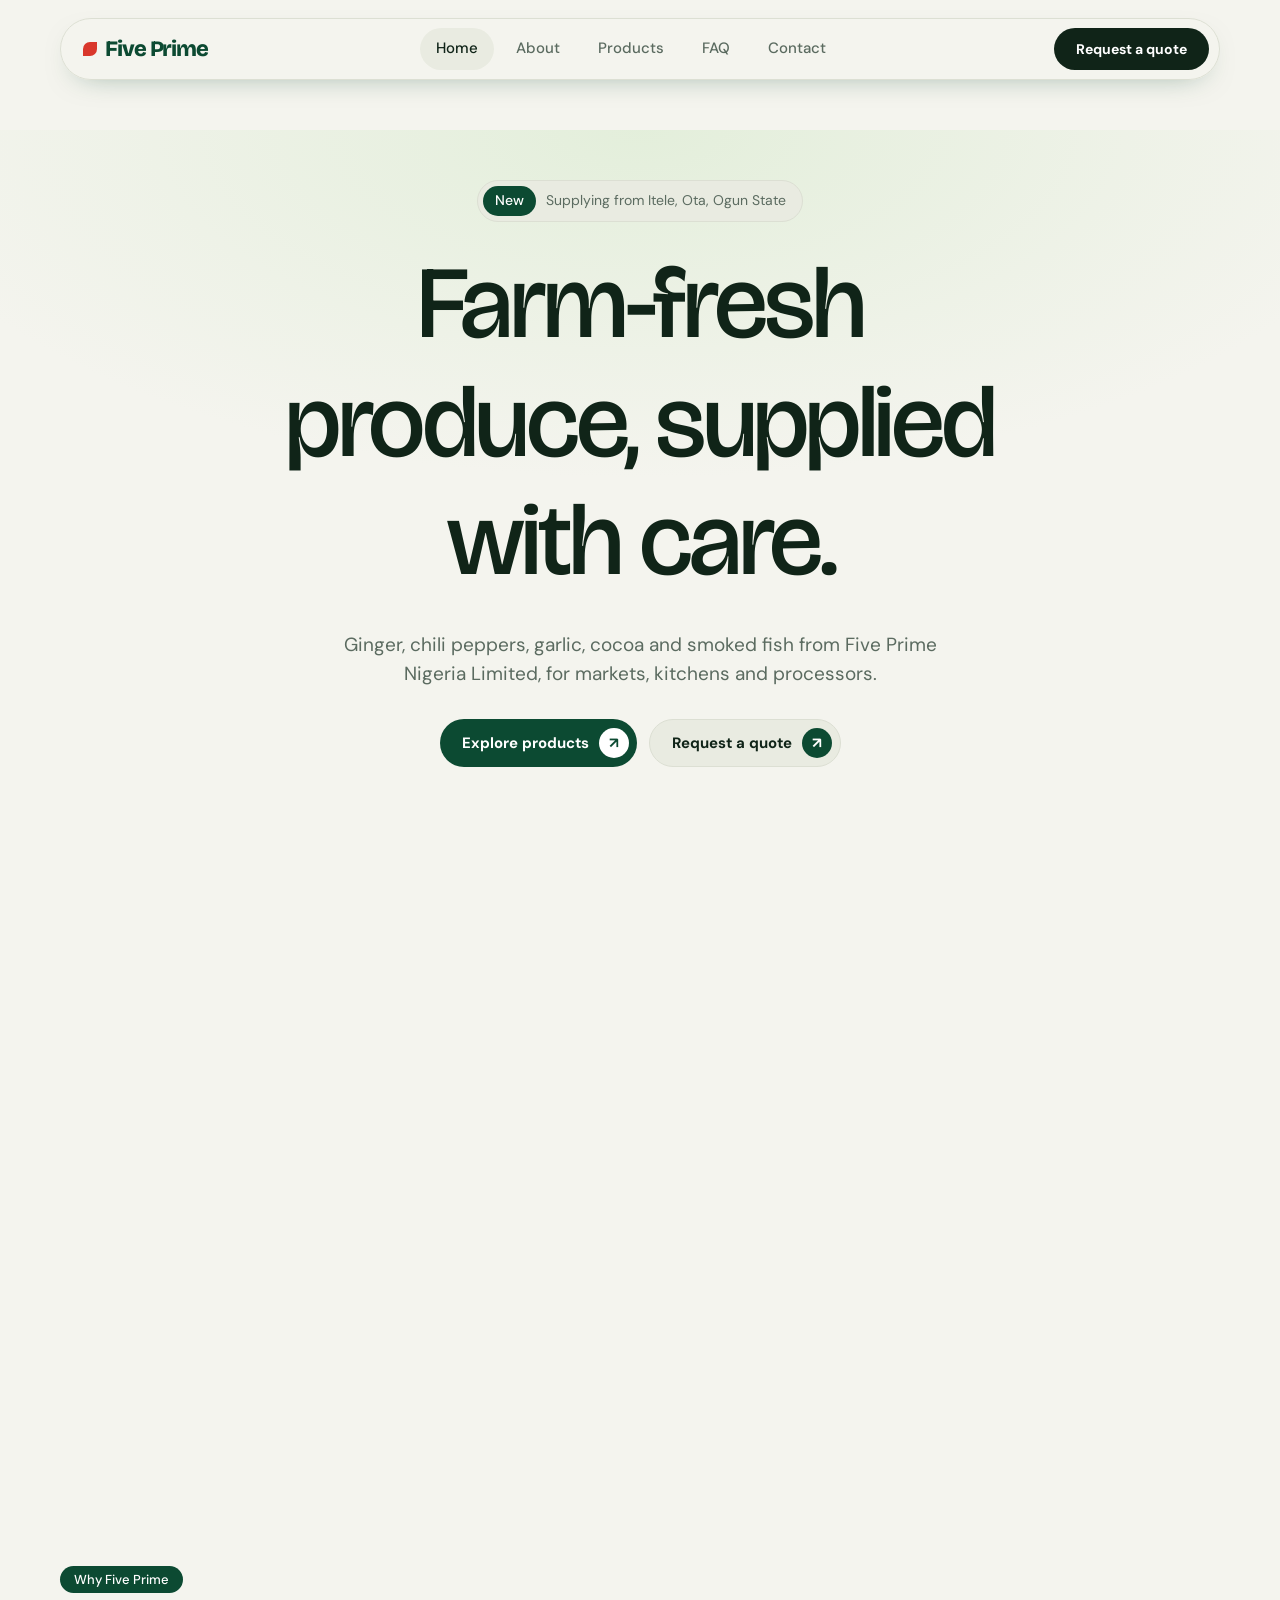
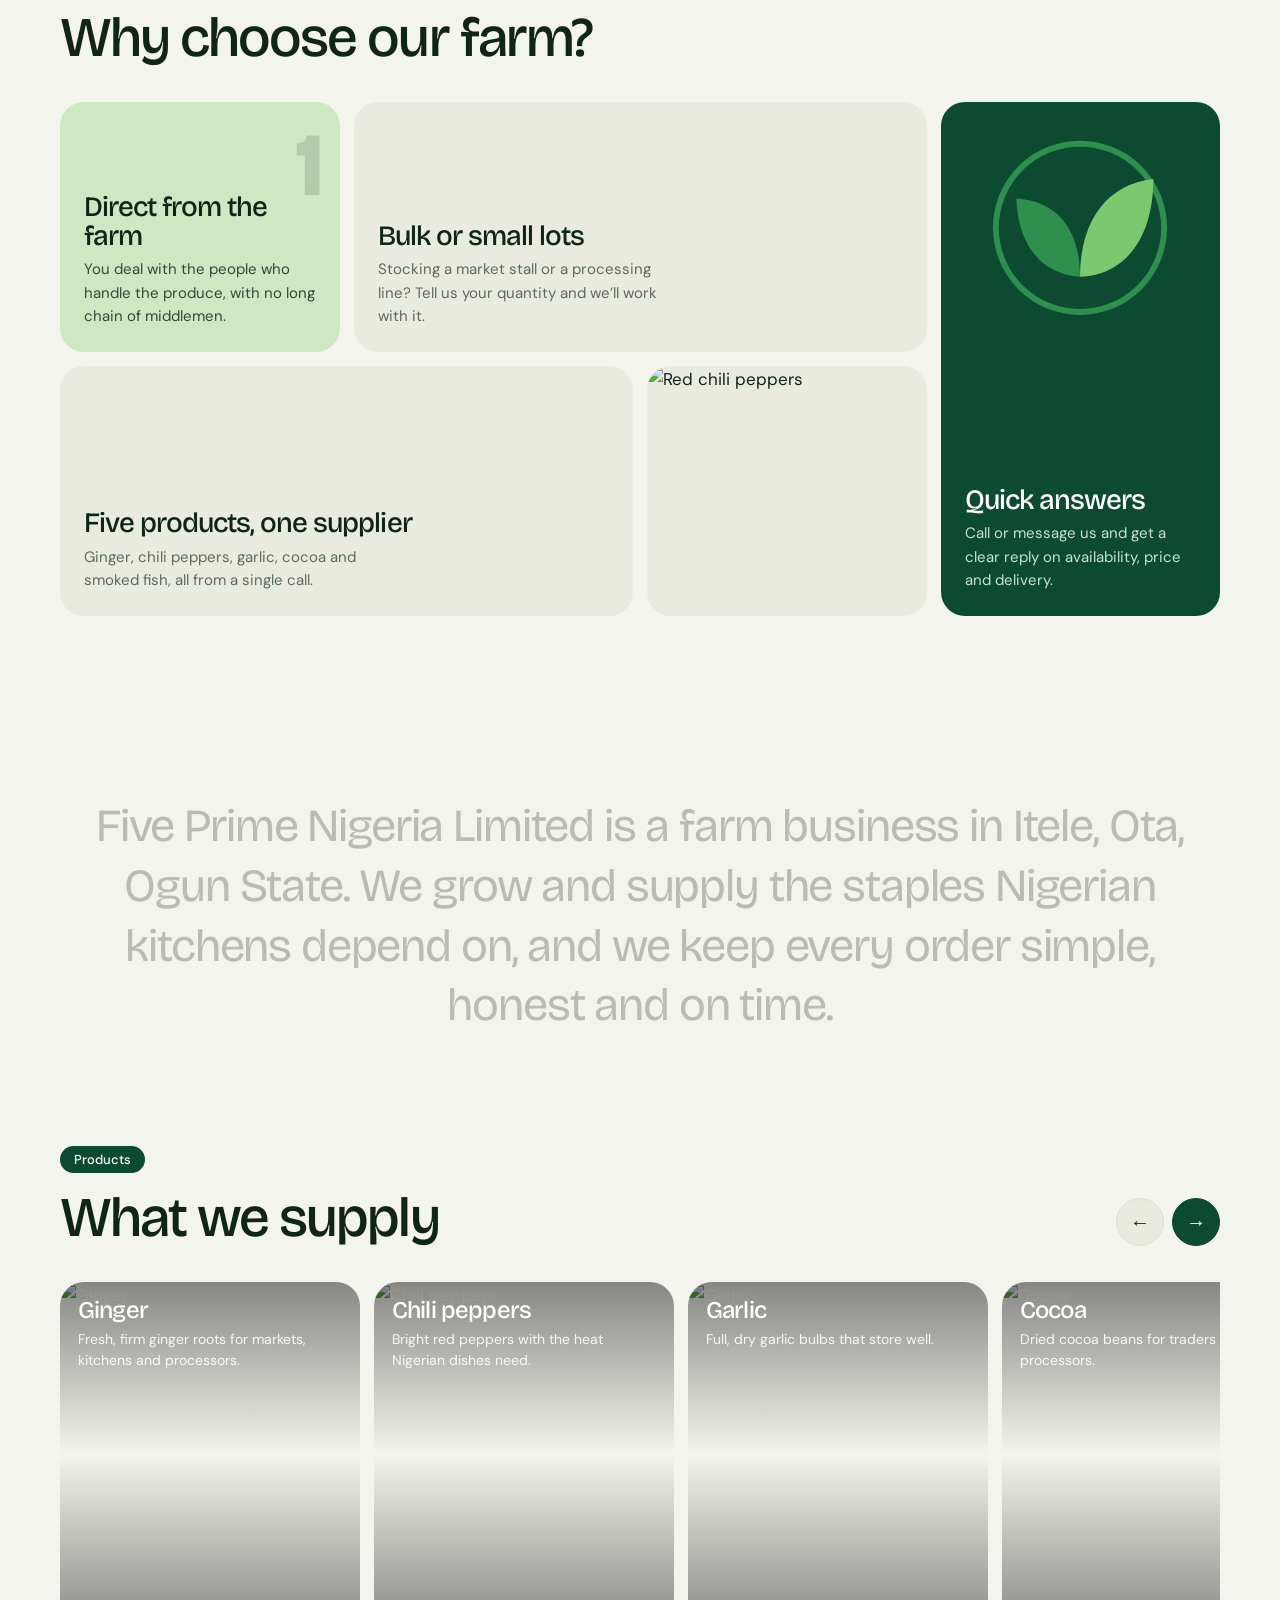
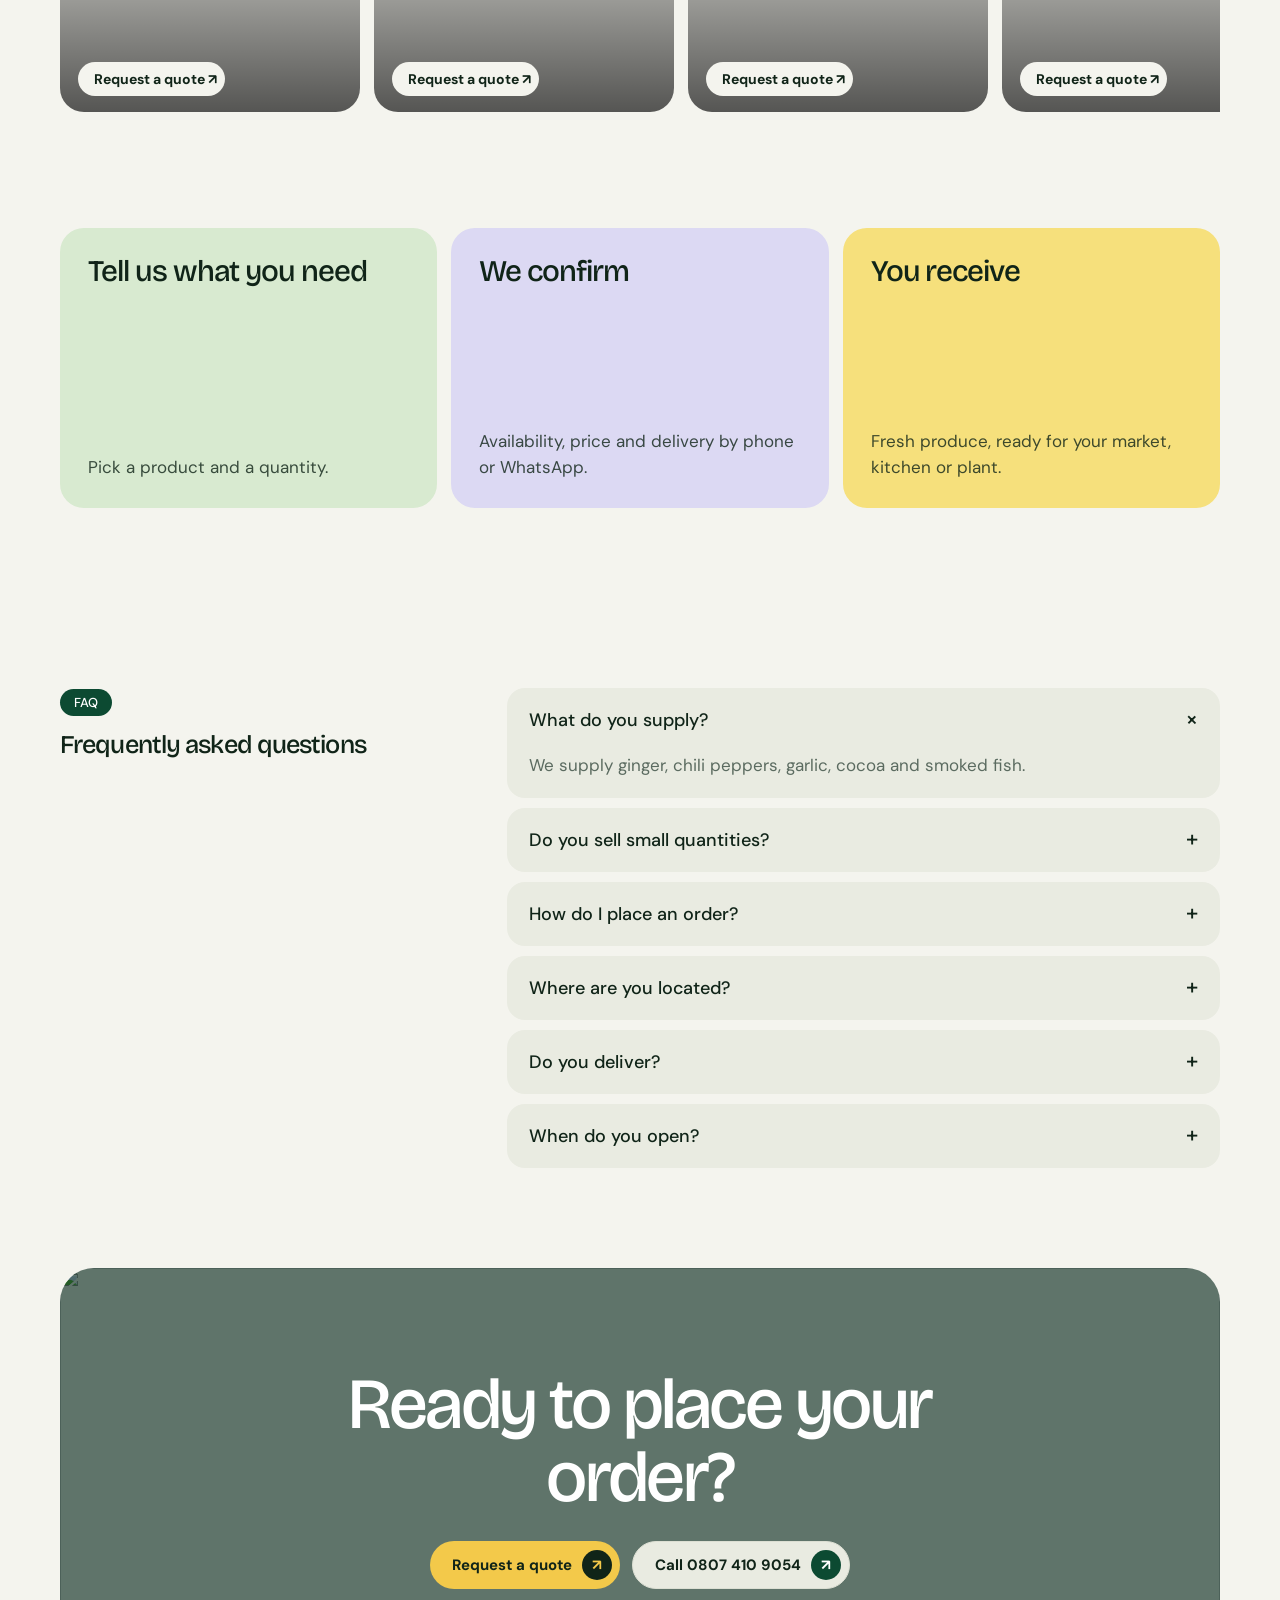
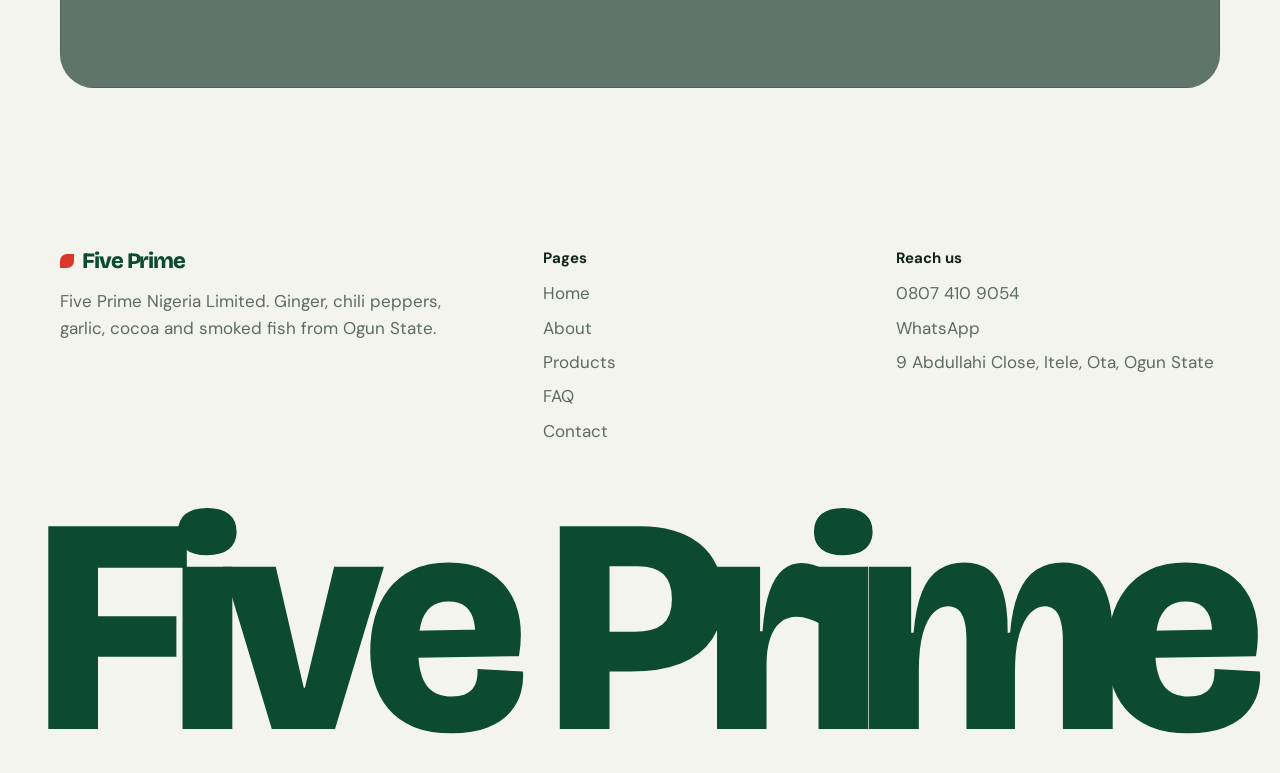
==== index.html @ 63a761da "Add files via upload" ====
<!DOCTYPE html>
<html lang="en"><head>
<meta charset="utf-8">
<meta name="viewport" content="width=device-width, initial-scale=1, viewport-fit=cover">
<link rel="icon" href="data:image/svg+xml,%3Csvg xmlns=%27http://www.w3.org/2000/svg%27 viewBox=%270 0 100 100%27%3E%3Ctext y=%27.9em%27 font-size=%2790%27%3E%F0%9F%AB%9A%3C/text%3E%3C/svg%3E">
<title>Five Prime Nigeria Limited</title>
<link href="https://fonts.googleapis.com/css2?family=Bricolage+Grotesque:opsz,wght@12..96,400;12..96,500;12..96,800&family=DM+Sans:wght@400;500;700&display=swap" rel="stylesheet">
<link rel="stylesheet" href="style.css"></head>
<body>
<div id="intro" aria-hidden="true"><div id="iw"></div></div>
<header><div class="nav">
 <a class="logo" href="#home"><i></i>Five Prime</a>
 <nav class="links" id="links" aria-label="Main"><a href="#home" data-p="home">Home</a><a href="#about" data-p="about">About</a><a href="#products" data-p="products">Products</a><a href="#faq" data-p="faq">FAQ</a><a href="#contact" data-p="contact">Contact</a></nav>
 <a class="cta" href="#contact">Request a quote</a>
 <button class="burger" id="bg" aria-label="Menu" aria-expanded="false">☰</button>
</div></header>

<main>
<!-- HOME -->
<section class="pg" id="p-home">
 <div class="hero"><div class="w">
  <div class="badge"><b>New</b>Supplying from Itele, Ota, Ogun State</div>
  <h1><span class="m" style="--n:0"><span>Farm-fresh</span></span><span class="m" style="--n:1"><span>produce, supplied</span></span><span class="m" style="--n:2"><span>with care.</span></span></h1>
  <p class="sub">Ginger, chili peppers, garlic, cocoa and smoked fish from Five Prime Nigeria Limited, for markets, kitchens and processors.</p>
  <div class="row"><a class="btn" href="#products">Explore products</a><a class="btn l" href="#contact">Request a quote</a></div>
 </div></div>
 <div class="xp" data-xp><img src="images/hero.jpg" alt="Farmer holding a basket of fresh ginger"></div>

 <div class="s"><div class="w">
  <div class="hd"><div><span class="tag rv">Why Five Prime</span><h2 class="rv">Why choose our farm?</h2></div></div>
  <div class="bn">
   <div class="bc m rv" style="--d:0"><span class="big">1</span><h3>Direct from the farm</h3><p>You deal with the people who handle the produce, with no long chain of middlemen.</p></div>
   <div class="bc w2 rv" style="--d:1"><h3>Bulk or small lots</h3><p>Stocking a market stall or a processing line? Tell us your quantity and we’ll work with it.</p></div>
   <div class="bc d rv" style="--d:2"><svg viewBox="0 0 200 200" fill="none"><circle cx="100" cy="100" r="86" stroke="#2f8f4e" stroke-width="6"/><path d="M100 150C100 90 130 55 175 50C175 105 150 148 100 150Z" fill="#7bc96f"/><path d="M100 150C100 100 75 72 35 70C36 118 62 148 100 150Z" fill="#2f8f4e"/></svg><h3>Quick answers</h3><p>Call or message us and get a clear reply on availability, price and delivery.</p></div>
   <div class="bc w2 rv" style="--d:3"><h3>Five products, one supplier</h3><p>Ginger, chili peppers, garlic, cocoa and smoked fish, all from a single call.</p></div>
   <div class="bc ph rv" style="--d:4"><img src="images/chili.jpg" alt="Red chili peppers"></div>
  </div>
 </div></div>

 <div class="s"><div class="w"><p class="st" id="st">Five Prime Nigeria Limited is a farm business in Itele, Ota, Ogun State. We grow and supply the staples Nigerian kitchens depend on, and we keep every order simple, honest and on time.</p></div></div>

 <div class="s" style="padding-top:20px"><div class="w">
  <div class="hd"><div><span class="tag rv">Products</span><h2 class="rv">What we supply</h2></div><div class="ar"><button aria-label="Previous" data-c="-1">←</button><button aria-label="Next" data-c="1">→</button></div></div>
  <div class="car" id="car"></div>
 </div></div>

 <div class="s" style="padding-top:20px"><div class="w">
  <div class="pas">
   <div class="pa rv" style="--d:0"><h3>Tell us what you need</h3><p>Pick a product and a quantity.</p></div>
   <div class="pa rv" style="--d:1"><h3>We confirm</h3><p>Availability, price and delivery by phone or WhatsApp.</p></div>
   <div class="pa rv" style="--d:2"><h3>You receive</h3><p>Fresh produce, ready for your market, kitchen or plant.</p></div>
  </div>
 </div></div>

 <div class="s"><div class="w"><div class="fq"><div><span class="tag">FAQ</span><h2>Frequently asked questions</h2></div><div class="fl"></div></div></div></div>
 <div class="w" style="padding-bottom:90px"><div class="cb rv"><img src="images/ginger.jpg" alt=""><div><h2>Ready to place your order?</h2><div class="row"><a class="btn y" href="#contact">Request a quote</a><a class="btn l" href="tel:+2348074109054">Call 0807 410 9054</a></div></div></div></div>
</section>

<!-- ABOUT -->
<section class="pg" id="p-about"><div class="w">
 <span class="tag">About us</span><h1 class="ph1">A farm business built on trust.</h1>
 <p class="lead">Five Prime Nigeria Limited is based at Onifade Bus-stop, Itele, Ota in Ogun State. We supply ginger, chili peppers, garlic, cocoa and smoked fish.</p>
 <div class="s two"><img class="rv" src="images/market.jpg" alt="Trader with smoked fish at a market"><div class="rv"><h2 style="font-size:clamp(30px,4vw,48px)">Fresh produce, honest dealing.</h2><p class="lead" style="font-size:18px">We keep things simple. You tell us what you need, we confirm what we have and the price, and we get it to you. Whether you buy for a family, a stall or a factory, you get the same attention.</p><div class="row" style="justify-content:flex-start;margin-top:26px"><a class="btn" href="#contact">Request a quote</a></div></div></div>
 <div class="bn" style="padding-bottom:90px">
  <div class="bc m rv"><h3>Direct from the farm</h3><p>No long chain of middlemen.</p></div>
  <div class="bc w2 rv" style="--d:1"><h3>Bulk or small lots</h3><p>From a few bags to large orders.</p></div>
  <div class="bc d rv" style="--d:2;grid-row:auto;grid-column:auto"><h3>Quick answers</h3><p>Clear replies by phone or WhatsApp.</p></div>
 </div>
</div></section>

<!-- PRODUCTS -->
<section class="pg" id="p-products"><div class="w">
 <span class="tag">Products</span><h1 class="ph1">Everything we supply.</h1>
 <p class="lead">Choose a product to request a quote. We confirm availability and price with you directly.</p>
 <div class="pg2" id="pgrid" style="margin:44px 0 90px"></div>
</div></section>

<!-- FAQ -->
<section class="pg" id="p-faq"><div class="w">
 <span class="tag">FAQ</span><h1 class="ph1">Questions, answered.</h1>
 <div class="s"><div class="fl"></div></div>
 <div class="row" style="padding-bottom:90px"><a class="btn" href="#contact">Still have a question? Contact us</a></div>
</div></section>

<!-- CONTACT -->
<section class="pg" id="p-contact"><div class="w">
 <span class="tag">Contact</span><h1 class="ph1" style="font-size:clamp(38px,6vw,76px)">Request a quote.</h1>
 <p class="lead" style="margin-bottom:36px">Fill in the form and send it by email or WhatsApp.</p>
 <div class="ct">
  <div class="fm" id="form">
   <div class="fr"><div><label for="fn">Your name</label><input id="fn" autocomplete="name"></div><div><label for="fp">Phone number</label><input id="fp" type="tel" autocomplete="tel"></div></div>
   <div class="fr"><div><label for="fe">Email</label><input id="fe" type="email" autocomplete="email"></div><div><label for="fq">Product</label><select id="fq"></select></div></div>
   <div class="fr"><div><label for="fa">Quantity</label><input id="fa" placeholder="e.g. 500 kg"></div><div><label for="fl">Delivery location</label><input id="fl"></div></div>
   <label for="fm">Message</label><textarea id="fm" rows="4" placeholder="Tell us what you need"></textarea>
   <div class="row"><a class="btn" id="sm" href="#contact" target="_blank" rel="noopener">Send by email</a><a class="btn y" id="sw" href="#contact" target="_blank" rel="noopener">Send on WhatsApp</a></div>
   <p class="note" id="note" role="status"></p>
  </div>
  <div class="info">
   <div class="ic"><h3>Visit us</h3><p>Onifade Bus-stop, 9 Abdullahi Close, Itele, Ota 102213, Ogun State</p></div>
   <div class="ic m"><h3>Call</h3><a href="tel:+2348074109054">0807 410 9054</a><p>Opens at 6 am</p></div>
   <div class="ic"><h3>WhatsApp</h3><a href="https://wa.me/2348074109054" target="_blank" rel="noopener">Chat with us</a></div>
  </div>
 </div>
 <div class="map"><iframe title="Five Prime Nigeria Limited on Google Maps" loading="lazy" referrerpolicy="no-referrer-when-downgrade" src="https://www.google.com/maps?q=9+Abdullahi+Close,+Itele,+Ota,+Ogun+State,+Nigeria&amp;output=embed"></iframe><p><span>9 Abdullahi Close, Itele, Ota, Ogun State</span><a href="https://www.google.com/maps/search/?api=1&amp;query=9+Abdullahi+Close+Itele+Ota+Ogun+State+Nigeria" target="_blank" rel="noopener"><b>Open in Google Maps</b></a></p></div>
 <div style="height:90px"></div>
</div></section>
</main>

<footer><div class="w"><div class="fc">
 <div><a class="logo" href="#home" style="margin-bottom:14px"><i></i>Five Prime</a><p style="max-width:34ch">Five Prime Nigeria Limited. Ginger, chili peppers, garlic, cocoa and smoked fish from Ogun State.</p></div>
 <div><h3>Pages</h3><a href="#home">Home</a><a href="#about">About</a><a href="#products">Products</a><a href="#faq">FAQ</a><a href="#contact">Contact</a></div>
 <div><h3>Reach us</h3><a href="tel:+2348074109054">0807 410 9054</a><a href="https://wa.me/2348074109054" target="_blank" rel="noopener">WhatsApp</a><p>9 Abdullahi Close, Itele, Ota, Ogun State</p></div>
</div></div><div class="wm" id="wm" aria-label="Five Prime"></div></footer>

<script src="script.js"></script>
</body></html>
---- style.css ----
:root{--bg:#f4f4ee;--ink:#102418;--mute:#5b6b60;--card:#e9ebe1;--g:#0c4a32;--mint:#cfe8c4;--gold:#f3c94a;--red:#d9372b;--line:#dcdfd3;--f1:"Bricolage Grotesque","Arial Narrow",Arial,sans-serif;--f2:"DM Sans",system-ui,Arial,sans-serif;box-sizing:border-box;padding-top:env(safe-area-inset-top,0px);padding-bottom:env(safe-area-inset-bottom,0px)}
@media(prefers-color-scheme:dark){:root:not([data-theme="light"]){--bg:#0b150f;--ink:#f0efe6;--mute:#a4b3a8;--card:#15241b;--line:#233629;--g:#1a6b49}}
:root[data-theme="dark"]{--bg:#0b150f;--ink:#f0efe6;--mute:#a4b3a8;--card:#15241b;--line:#233629;--g:#1a6b49}
html{scroll-padding-top:calc(env(safe-area-inset-top,0px) + 90px)}
*{box-sizing:border-box}
body{margin:0;background:var(--bg);color:var(--ink);font:17px/1.55 var(--f2);overflow-x:hidden}
h1,h2,h3{font-family:var(--f1);margin:0;letter-spacing:-.035em;line-height:1.02;font-weight:500}
a{color:inherit}p{margin:0}
:focus-visible{outline:3px solid var(--red);outline-offset:3px}
.w{max-width:1200px;margin:0 auto;padding:0 20px}
.btn{display:inline-flex;align-items:center;gap:10px;font:700 15px var(--f2);padding:8px 8px 8px 22px;border-radius:999px;background:var(--g);color:#fff;text-decoration:none;border:0;cursor:pointer;transition:transform .25s,box-shadow .25s}
.btn:after{content:"↗";display:grid;place-items:center;width:30px;height:30px;border-radius:50%;background:#fff;color:var(--g);transition:transform .3s}
.btn:hover{transform:translateY(-2px)}.btn:hover:after{transform:rotate(45deg)}
.btn.l{background:var(--card);color:var(--ink);border:1px solid var(--line)}.btn.l:after{background:var(--g);color:#fff}
.btn.y{background:var(--gold);color:#102418}.btn.y:after{background:#102418;color:var(--gold)}
/* intro */
#intro{position:fixed;inset:0;z-index:99;background:#f4f4f1;display:grid;place-items:center;transition:transform 1s cubic-bezier(.77,0,.18,1)}
#intro.go{transform:translateY(-100%)}
#iw{display:flex;overflow:hidden;font:800 clamp(52px,15vw,170px)/1.05 var(--f1);letter-spacing:-.05em;color:#9aa19b;padding:0 .06em}
#iw span,.wm span{display:inline-block}
#iw span{transform:translateY(105%);animation:up .8s cubic-bezier(.2,.8,.2,1) forwards,ink .6s forwards;animation-delay:calc(var(--i)*55ms),calc(1s + var(--i)*30ms)}
@keyframes up{to{transform:none}}@keyframes ink{to{color:#0c4a32}}
/* nav */
header{position:fixed;z-index:50;top:calc(env(safe-area-inset-top,0px) + 18px);left:0;right:0;pointer-events:none}
.nav{pointer-events:auto;max-width:1160px;margin:0 auto;width:calc(100% - 28px);display:flex;align-items:center;justify-content:space-between;gap:12px;padding:9px 10px 9px 22px;border-radius:999px;background:color-mix(in srgb,var(--bg) 82%,transparent);backdrop-filter:blur(14px);-webkit-backdrop-filter:blur(14px);border:1px solid var(--line);box-shadow:0 10px 30px -18px rgba(12,74,50,.5)}
.logo{font:800 22px var(--f1);letter-spacing:-.05em;text-decoration:none;color:var(--g);display:flex;align-items:center;gap:8px}
.logo i{width:14px;height:14px;border-radius:50% 0 50% 0;background:var(--red)}
.links{display:flex;gap:6px}
.links a{padding:9px 16px;border-radius:999px;text-decoration:none;font-weight:500;font-size:15px;color:var(--mute);transition:.2s}
.links a:hover{color:var(--ink)}.links a.on{background:var(--card);color:var(--ink)}
.cta{display:inline-flex;font:700 14px var(--f2);padding:12px 22px;border-radius:999px;background:#102418;color:#fff;text-decoration:none}
.burger{display:none;width:44px;height:44px;border-radius:50%;border:1px solid var(--line);background:var(--card);color:var(--ink);font-size:20px;cursor:pointer}
@media(max-width:860px){.links{position:absolute;top:calc(100% + 10px);left:0;right:0;flex-direction:column;background:var(--bg);border:1px solid var(--line);border-radius:26px;padding:10px;display:none;pointer-events:auto}.links.open{display:flex}.links a{font-size:18px}.burger{display:block}.cta{display:none}.nav{padding:8px 8px 8px 20px}}
/* pages */
.pg{display:none;padding-top:130px}.pg.on{display:block}
.rv{opacity:0;transform:translateY(46px);transition:opacity .9s,transform 1s cubic-bezier(.2,.8,.2,1);transition-delay:calc(var(--d,0)*110ms)}
.rv.in{opacity:1;transform:none}
.tag{display:inline-block;font:500 13px var(--f2);padding:5px 14px;border-radius:999px;background:var(--g);color:#fff;margin-bottom:16px}
sec,section{display:block}
.s{padding:90px 0}
.hd{display:flex;justify-content:space-between;align-items:end;gap:20px;margin-bottom:36px}
.hd h2{font-size:clamp(32px,4.6vw,56px);max-width:18ch}
/* hero */
.hero{text-align:center;padding:50px 0 60px;background:radial-gradient(60% 50% at 50% 0,rgba(207,232,196,.45),transparent)}
.badge{display:inline-flex;align-items:center;gap:10px;padding:5px 16px 5px 5px;border-radius:999px;border:1px solid var(--line);font-size:14px;color:var(--mute);margin-bottom:26px;background:var(--card)}
.badge b{background:var(--g);color:#fff;padding:4px 12px;border-radius:999px;font-weight:500}
.hero h1{font-size:clamp(42px,8vw,108px);max-width:13ch;margin:0 auto;font-weight:500}
.hero h1 .m{display:block;overflow:hidden;padding:.04em 0 .1em}
.hero h1 .m span{display:block;transform:translateY(112%);transition:transform 1.1s cubic-bezier(.2,.8,.2,1);transition-delay:calc(var(--n)*130ms + 150ms)}
.go2 .hero h1 .m span{transform:none}
.hero p.sub{max-width:46ch;margin:26px auto 30px;color:var(--mute);font-size:19px}
.row{display:flex;gap:12px;justify-content:center;flex-wrap:wrap}
/* expanding image */
.xp{height:clamp(300px,72vh,680px);overflow:hidden;clip-path:inset(0 12vw round 44px);will-change:clip-path}
.xp img{width:100%;height:100%;object-fit:cover;object-position:50% 30%;display:block;transform:scale(1.2);will-change:transform}
/* bento */
.bn{display:grid;grid-template-columns:repeat(4,1fr);gap:14px}
.bc{border-radius:24px;padding:24px;min-height:250px;display:flex;flex-direction:column;justify-content:flex-end;gap:8px;background:var(--card);overflow:hidden;position:relative;transition:transform .4s cubic-bezier(.2,.8,.2,1)}
.bc:hover{transform:translateY(-6px)}
.bc h3{font-size:28px}.bc p{font-size:15px;color:var(--mute);max-width:30ch}
.bc.m{background:var(--mint);color:#102418}.bc.m p{color:#2f4a38}
.bc.d{background:var(--g);color:#fff;grid-column:4;grid-row:1/3}.bc.d p{color:#c9e2d2}
.bc.w2{grid-column:span 2}.bc.ph{padding:0}.bc.ph img{position:absolute;inset:0;width:100%;height:100%;object-fit:cover}
.bc svg{position:absolute;top:28px;left:50%;width:70%;max-width:260px;transform:translateX(-50%)}
.bc .big{position:absolute;top:18px;right:22px;font:800 90px/1 var(--f1);opacity:.14;letter-spacing:-.06em}
@media(max-width:860px){.bn{grid-template-columns:1fr 1fr}.bc.d{grid-column:span 2;grid-row:auto;min-height:340px}.bc.w2{grid-column:span 2}.bc{min-height:210px}}
/* statement */
.st{font:400 clamp(26px,3.6vw,46px)/1.3 var(--f1);letter-spacing:-.025em;text-align:center;max-width:26em;margin:0 auto}
.st span{color:#b8bdb4;transition:color .3s}.st span.on{color:var(--ink)}
/* carousel */
.car{display:flex;gap:14px;overflow-x:auto;scroll-snap-type:x mandatory;scrollbar-width:none;padding-bottom:6px}
.car::-webkit-scrollbar{display:none}
.pc{flex:0 0 min(300px,78vw);height:430px;border-radius:24px;position:relative;overflow:hidden;scroll-snap-align:start;color:#fff;text-decoration:none;display:block}
.pc img{position:absolute;inset:0;width:100%;height:100%;object-fit:cover;transition:transform 1.2s cubic-bezier(.2,.8,.2,1)}
.pc:hover img{transform:scale(1.08)}
.pc:before{content:"";position:absolute;inset:0;background:linear-gradient(rgba(0,0,0,.45),transparent 40%,rgba(0,0,0,.65));z-index:1}
.pc div{position:absolute;z-index:2;left:18px;right:18px;top:16px}.pc h3{font-size:24px}.pc p{font-size:14px;opacity:.9;margin-top:6px}
.pc em{position:absolute;z-index:2;left:18px;bottom:16px;font:700 14px var(--f2);font-style:normal;background:var(--bg);color:var(--ink);padding:8px 8px 8px 16px;border-radius:999px}
.ar{display:flex;gap:8px}.ar button{width:48px;height:48px;border-radius:50%;border:1px solid var(--line);background:var(--card);color:var(--ink);font-size:20px;cursor:pointer}.ar button:last-child{background:var(--g);color:#fff;border-color:var(--g)}
/* pastel cards */
.pas{display:grid;grid-template-columns:repeat(3,1fr);gap:14px}
.pa{border-radius:24px;padding:28px;min-height:280px;display:flex;flex-direction:column;justify-content:space-between;color:#102418}
.pa:nth-child(1){background:#d8ead0}.pa:nth-child(2){background:#dcd9f3}.pa:nth-child(3){background:#f6e07c}
.pa h3{font-size:30px}.pa p{opacity:.8}
@media(max-width:860px){.pas{grid-template-columns:1fr}}
/* faq */
.fq{display:grid;grid-template-columns:.8fr 1.4fr;gap:40px}
.fi{background:var(--card);border-radius:18px;margin-bottom:10px;overflow:hidden}
.fi button{width:100%;text-align:left;background:none;border:0;color:inherit;font:500 18px var(--f2);padding:20px 22px;display:flex;justify-content:space-between;gap:16px;cursor:pointer}
.fi button:after{content:"+";font-size:22px;line-height:1;transition:transform .3s}
.fi.o button:after{transform:rotate(45deg)}
.fi div{max-height:0;overflow:hidden;transition:max-height .45s cubic-bezier(.2,.8,.2,1)}
.fi div p{padding:0 22px 20px;color:var(--mute)}
@media(max-width:860px){.fq{grid-template-columns:1fr}}
/* cta */
.cb{position:relative;border-radius:34px;overflow:hidden;min-height:420px;display:grid;place-items:center;text-align:center;color:#fff;padding:40px 20px}
.cb img{position:absolute;inset:0;width:100%;height:100%;object-fit:cover}.cb:before{content:"";position:absolute;inset:0;background:rgba(6,40,27,.62);z-index:1}
.cb>div{position:relative;z-index:2}.cb h2{font-size:clamp(34px,6vw,72px);max-width:14ch;margin:0 auto 26px}
/* about/products */
.two{display:grid;grid-template-columns:1fr 1fr;gap:40px;align-items:center}
.two img{width:100%;border-radius:28px;display:block}
.ph1{font-size:clamp(40px,6.4vw,84px);max-width:14ch}
.pg .lead{font-size:20px;color:var(--mute);max-width:52ch;margin-top:20px}
.pg2{display:grid;grid-template-columns:1fr 1fr;gap:14px}
.pb{border-radius:28px;overflow:hidden;background:var(--card);display:flex;flex-direction:column}
.pb img{width:100%;height:280px;object-fit:cover;display:block;transition:transform 1.2s cubic-bezier(.2,.8,.2,1)}.pb:hover img{transform:scale(1.05)}
.pb .im{overflow:hidden}.pb .tx{padding:24px;display:flex;flex-direction:column;gap:12px;align-items:flex-start}.pb h3{font-size:32px}.pb p{color:var(--mute)}
@media(max-width:860px){.two,.pg2{grid-template-columns:1fr}}
/* contact */
.ct{display:grid;grid-template-columns:1.1fr .9fr;gap:24px;align-items:start}
.fm{background:var(--card);border-radius:28px;padding:28px}
.fm label{display:block;font:500 14px var(--f2);margin:0 0 6px;color:var(--mute)}
.fm input,.fm select,.fm textarea{width:100%;font:16px var(--f2);padding:14px 16px;border-radius:14px;border:1px solid var(--line);background:var(--bg);color:var(--ink);margin-bottom:16px}
.fr{display:grid;grid-template-columns:1fr 1fr;gap:14px}
.fm .row{justify-content:flex-start;margin-top:6px}
.note{margin-top:14px;font-size:14px;color:var(--red);min-height:20px}
.info{display:grid;gap:12px}.ic{background:var(--g);color:#fff;border-radius:24px;padding:24px}.ic h3{font-size:22px;margin-bottom:6px}.ic p,.ic a{color:#d4e9dc;display:block}
.ic.m{background:var(--mint);color:#102418}.ic.m p,.ic.m a{color:#2f4a38}
.map{margin-top:24px;border-radius:28px;overflow:hidden;border:1px solid var(--line);background:var(--card)}
.map iframe{width:100%;height:420px;border:0;display:block}
.map p{padding:14px 20px;display:flex;justify-content:space-between;flex-wrap:wrap;gap:10px;font-size:15px}
@media(max-width:860px){.ct{grid-template-columns:1fr}.fr{grid-template-columns:1fr}}
/* footer */
footer{padding:70px 0 0;overflow:hidden}
.fc{display:grid;grid-template-columns:1.4fr 1fr 1fr;gap:30px;padding-bottom:50px}
footer h3{font:700 15px var(--f2);margin-bottom:12px;letter-spacing:0}footer a,footer p{display:block;margin-bottom:8px;text-decoration:none;color:var(--mute)}footer a:hover{color:var(--ink)}
.wm{font:800 clamp(70px,24vw,330px)/.82 var(--f1);letter-spacing:-.07em;color:var(--g);display:flex;justify-content:center;white-space:nowrap;overflow:hidden;padding:0 0 1.5vw;user-select:none}
.wm span{transform:translateY(105%);transition:transform 1.1s cubic-bezier(.2,.8,.2,1);transition-delay:calc(var(--i)*60ms)}
.wm.in span{transform:none}
@media(max-width:760px){.fc{grid-template-columns:1fr}}
@media(prefers-reduced-motion:reduce){*{animation:none!important;transition:none!important}#intro{display:none}.rv{opacity:1;transform:none}.hero h1 .m span,.wm span{transform:none}.xp{clip-path:none}.xp img{transform:none}}
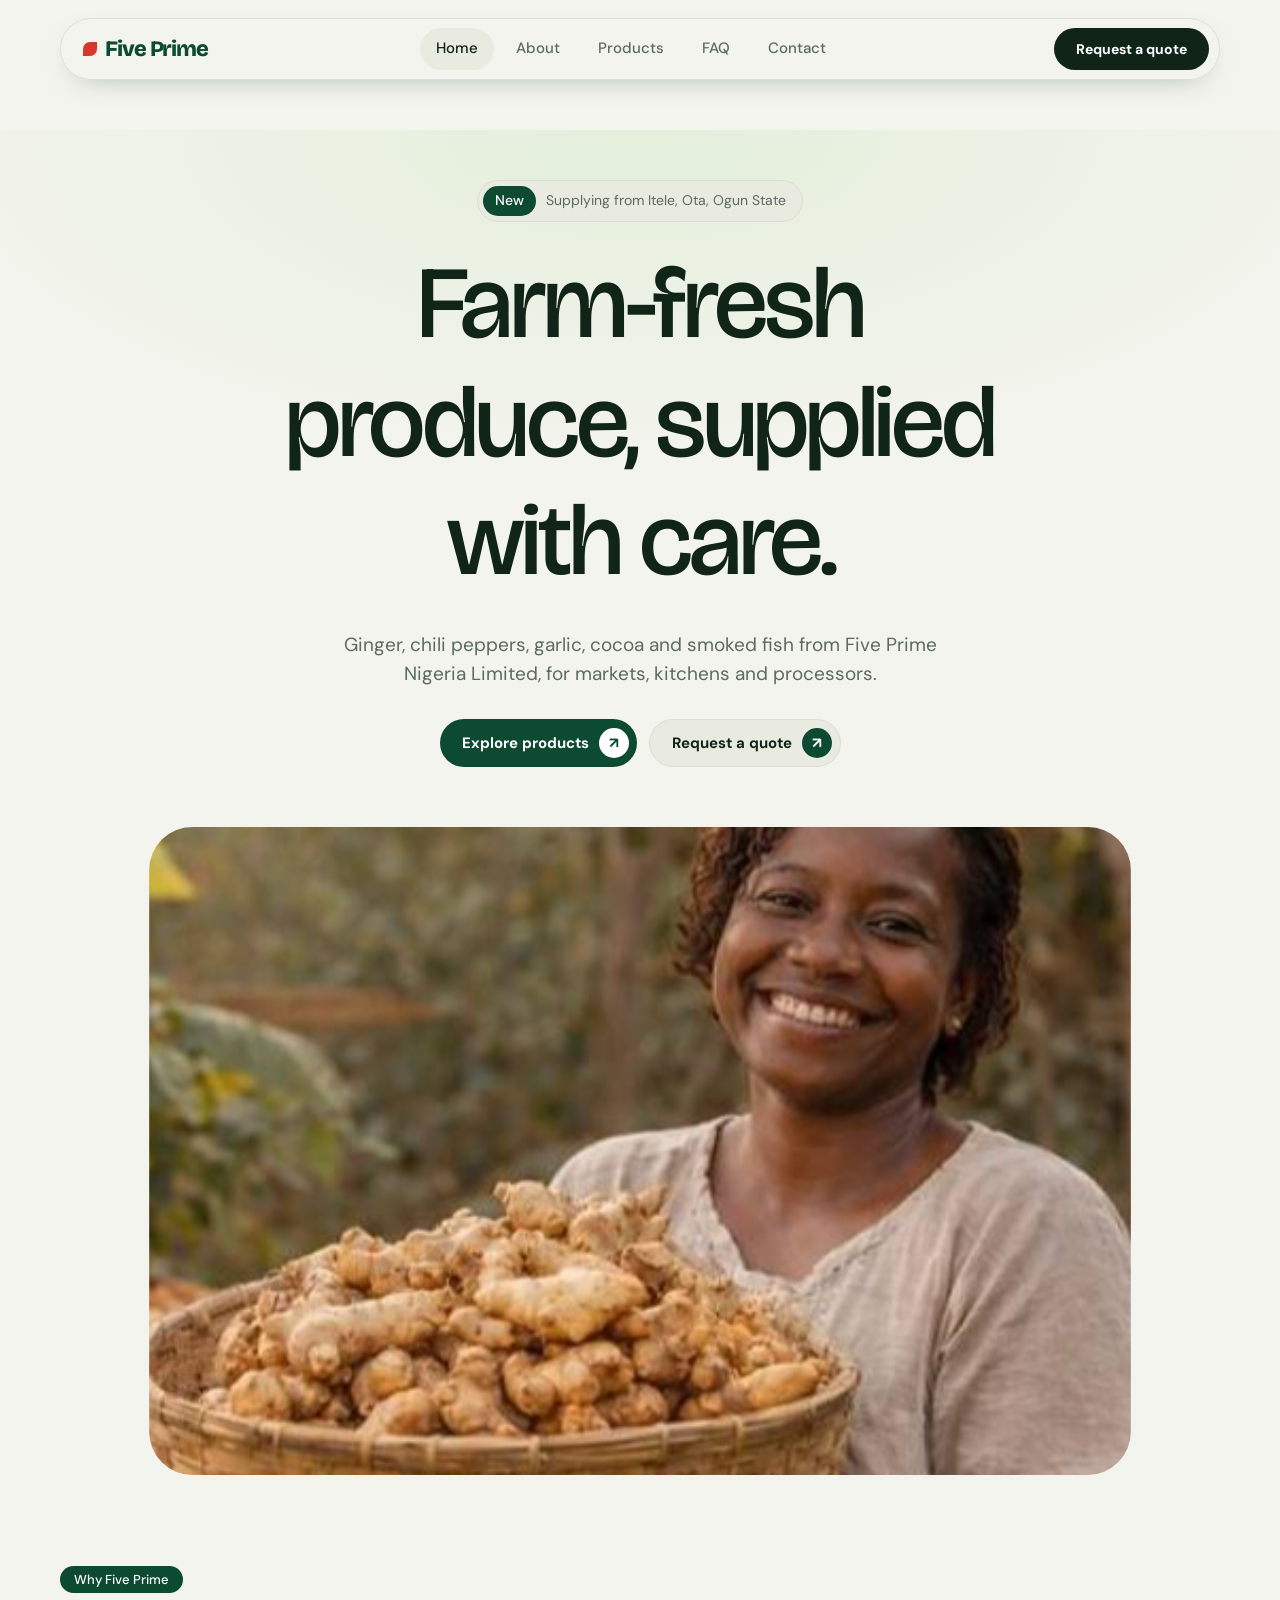
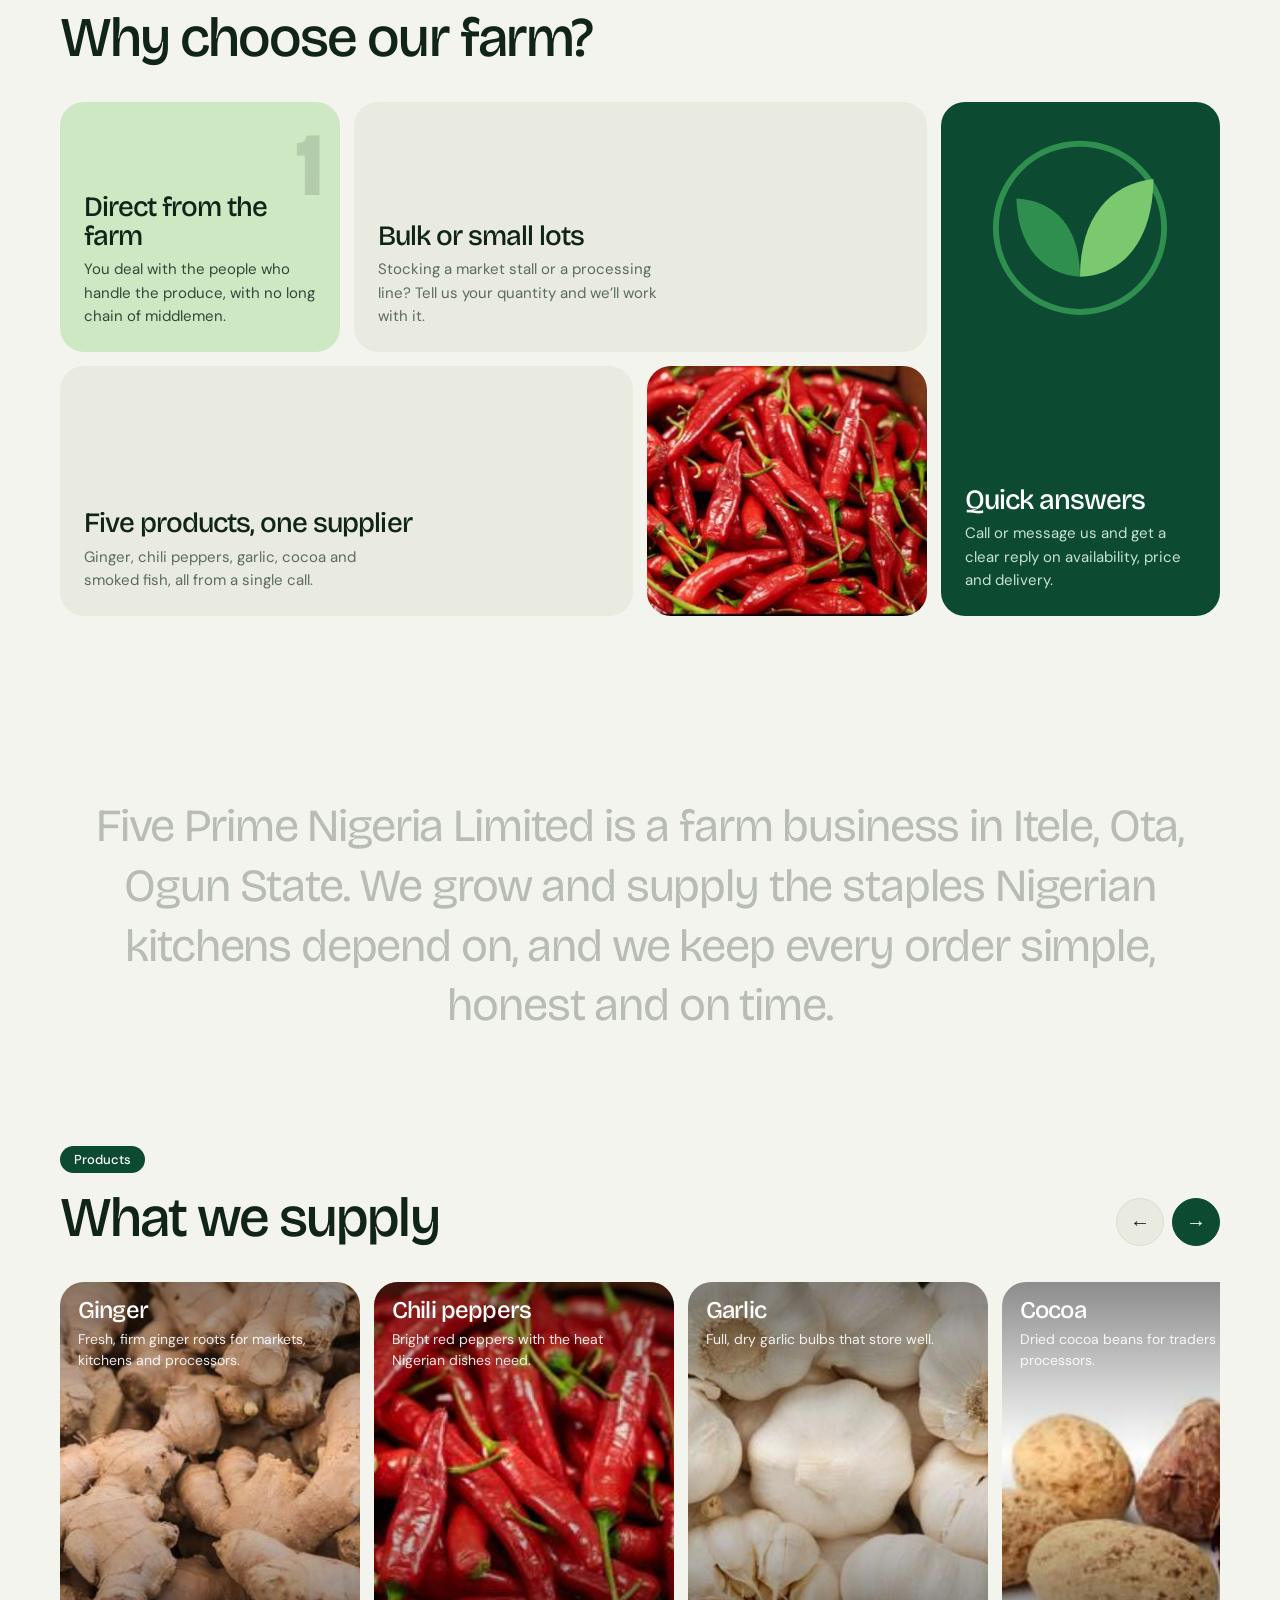
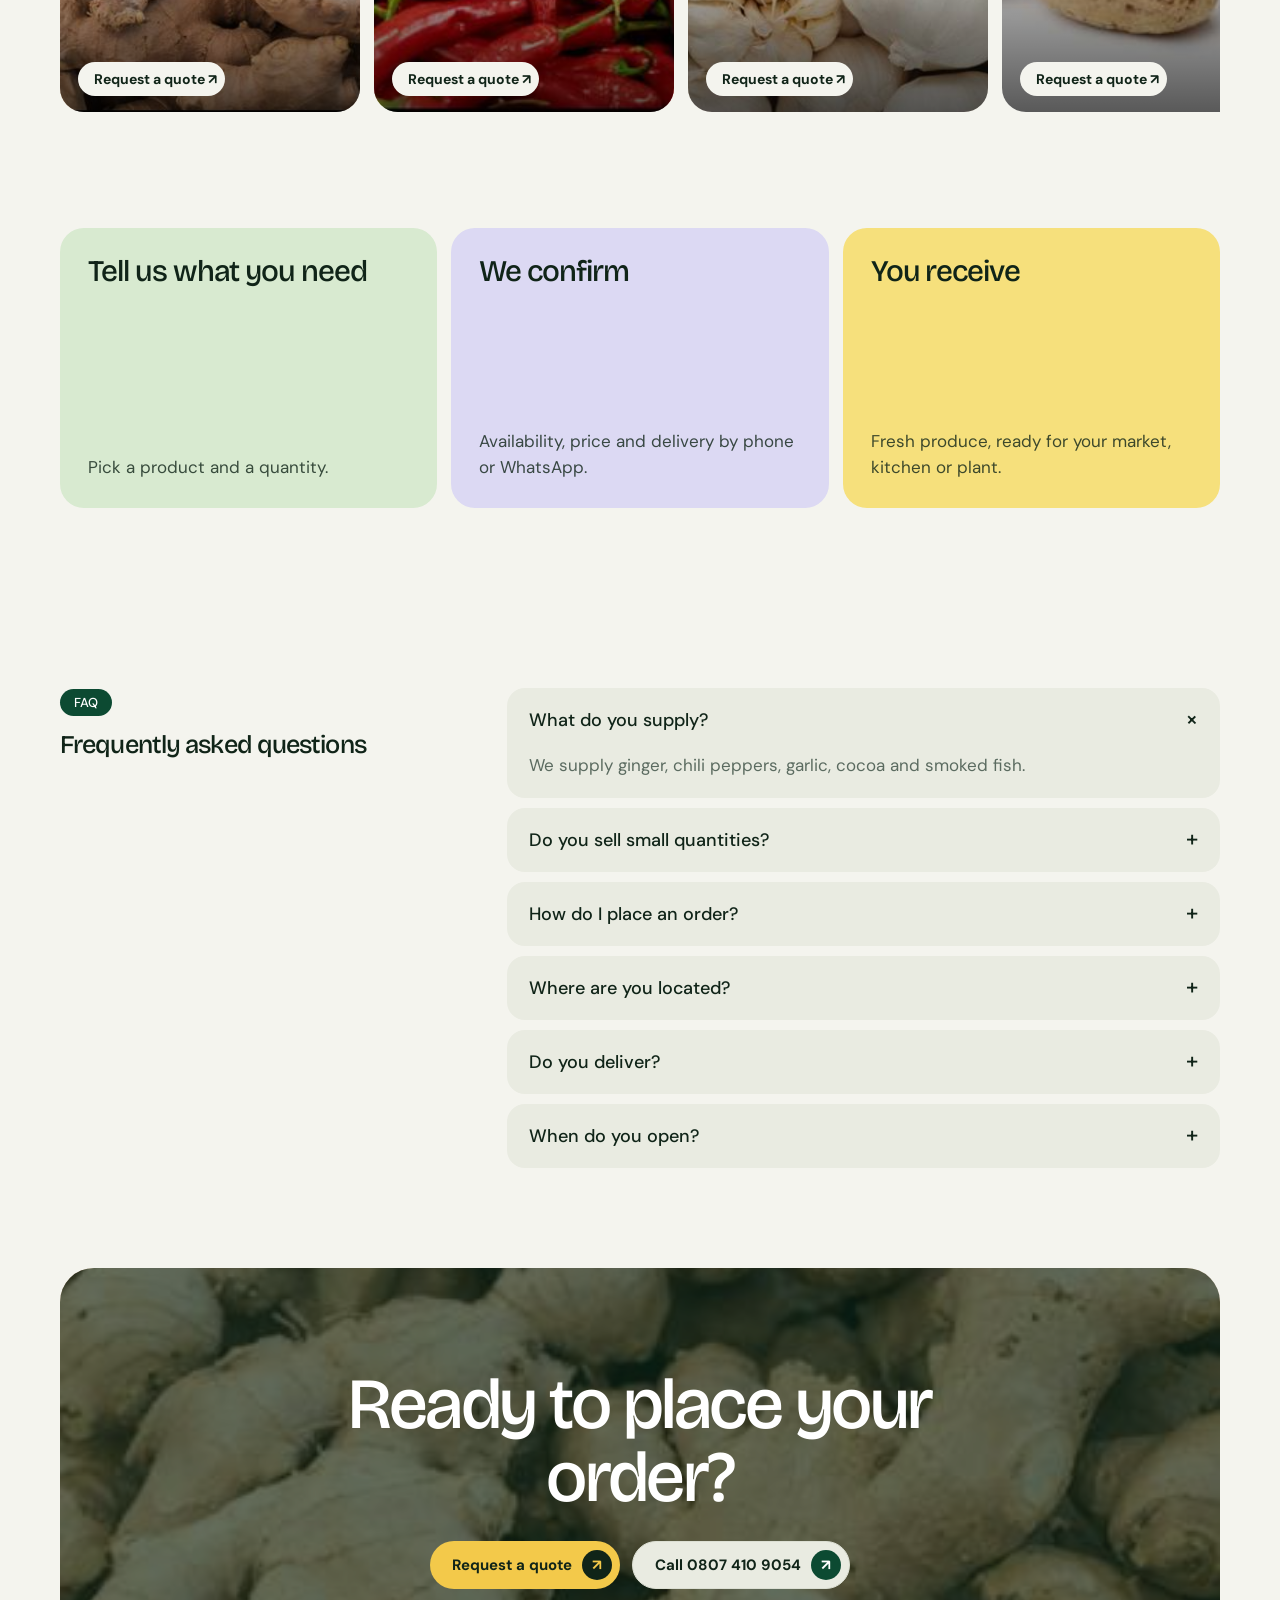
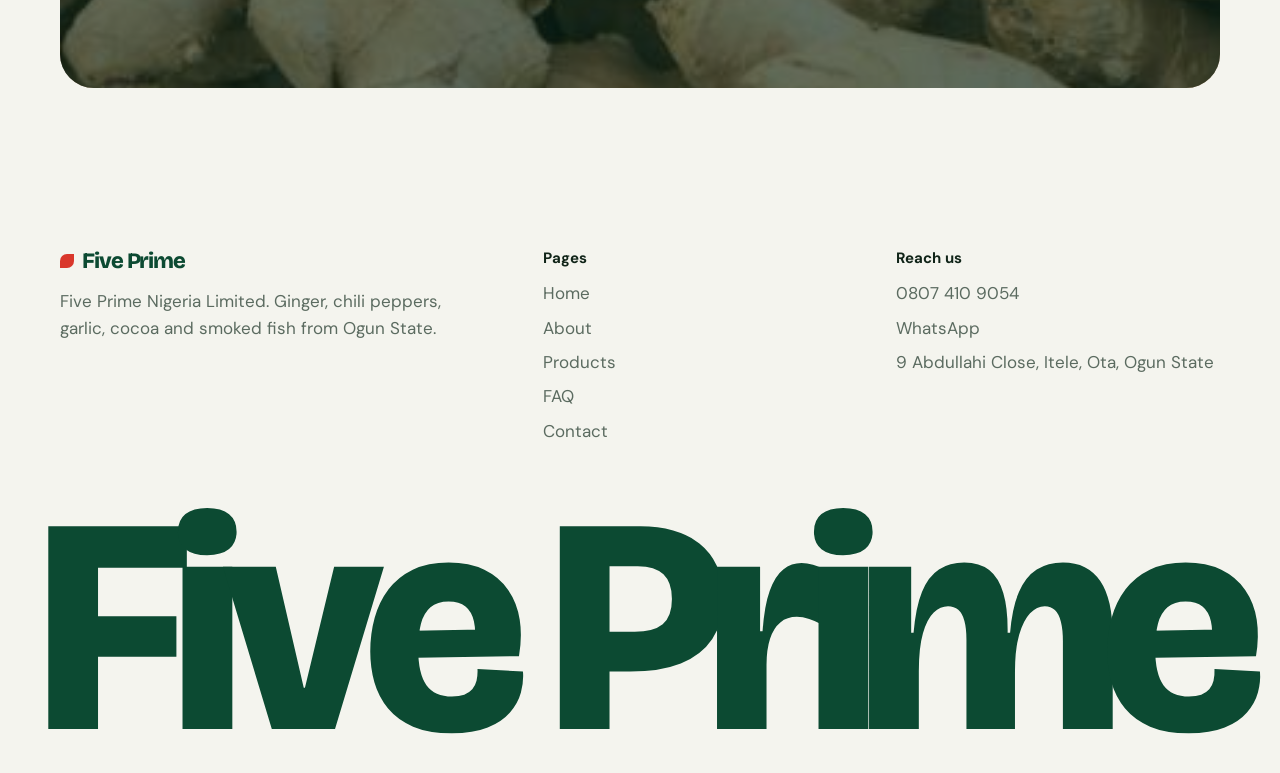
==== commit 5ff05b91: "Fix css and js paths" ====
--- a/index.html
+++ b/index.html
@@ -5,7 +5,7 @@
 <link rel="icon" href="data:image/svg+xml,%3Csvg xmlns=%27http://www.w3.org/2000/svg%27 viewBox=%270 0 100 100%27%3E%3Ctext y=%27.9em%27 font-size=%2790%27%3E%F0%9F%AB%9A%3C/text%3E%3C/svg%3E">
 <title>Five Prime Nigeria Limited</title>
 <link href="https://fonts.googleapis.com/css2?family=Bricolage+Grotesque:opsz,wght@12..96,400;12..96,500;12..96,800&family=DM+Sans:wght@400;500;700&display=swap" rel="stylesheet">
-<link rel="stylesheet" href="style.css"></head>
+<link rel="stylesheet" href="css/style.css"></head>
 <body>
 <div id="intro" aria-hidden="true"><div id="iw"></div></div>
 <header><div class="nav">
@@ -112,5 +112,5 @@
  <div><h3>Reach us</h3><a href="tel:+2348074109054">0807 410 9054</a><a href="https://wa.me/2348074109054" target="_blank" rel="noopener">WhatsApp</a><p>9 Abdullahi Close, Itele, Ota, Ogun State</p></div>
 </div></div><div class="wm" id="wm" aria-label="Five Prime"></div></footer>
 
-<script src="script.js"></script>
+<script src="js/script.js"></script>
 </body></html>
--- a/css/style.css
+++ b/css/style.css
@@ -0,0 +1,131 @@
+:root{--bg:#f4f4ee;--ink:#102418;--mute:#5b6b60;--card:#e9ebe1;--g:#0c4a32;--mint:#cfe8c4;--gold:#f3c94a;--red:#d9372b;--line:#dcdfd3;--f1:"Bricolage Grotesque","Arial Narrow",Arial,sans-serif;--f2:"DM Sans",system-ui,Arial,sans-serif;box-sizing:border-box;padding-top:env(safe-area-inset-top,0px);padding-bottom:env(safe-area-inset-bottom,0px)}
+@media(prefers-color-scheme:dark){:root:not([data-theme="light"]){--bg:#0b150f;--ink:#f0efe6;--mute:#a4b3a8;--card:#15241b;--line:#233629;--g:#1a6b49}}
+:root[data-theme="dark"]{--bg:#0b150f;--ink:#f0efe6;--mute:#a4b3a8;--card:#15241b;--line:#233629;--g:#1a6b49}
+html{scroll-padding-top:calc(env(safe-area-inset-top,0px) + 90px)}
+*{box-sizing:border-box}
+body{margin:0;background:var(--bg);color:var(--ink);font:17px/1.55 var(--f2);overflow-x:hidden}
+h1,h2,h3{font-family:var(--f1);margin:0;letter-spacing:-.035em;line-height:1.02;font-weight:500}
+a{color:inherit}p{margin:0}
+:focus-visible{outline:3px solid var(--red);outline-offset:3px}
+.w{max-width:1200px;margin:0 auto;padding:0 20px}
+.btn{display:inline-flex;align-items:center;gap:10px;font:700 15px var(--f2);padding:8px 8px 8px 22px;border-radius:999px;background:var(--g);color:#fff;text-decoration:none;border:0;cursor:pointer;transition:transform .25s,box-shadow .25s}
+.btn:after{content:"↗";display:grid;place-items:center;width:30px;height:30px;border-radius:50%;background:#fff;color:var(--g);transition:transform .3s}
+.btn:hover{transform:translateY(-2px)}.btn:hover:after{transform:rotate(45deg)}
+.btn.l{background:var(--card);color:var(--ink);border:1px solid var(--line)}.btn.l:after{background:var(--g);color:#fff}
+.btn.y{background:var(--gold);color:#102418}.btn.y:after{background:#102418;color:var(--gold)}
+/* intro */
+#intro{position:fixed;inset:0;z-index:99;background:#f4f4f1;display:grid;place-items:center;transition:transform 1s cubic-bezier(.77,0,.18,1)}
+#intro.go{transform:translateY(-100%)}
+#iw{display:flex;overflow:hidden;font:800 clamp(52px,15vw,170px)/1.05 var(--f1);letter-spacing:-.05em;color:#9aa19b;padding:0 .06em}
+#iw span,.wm span{display:inline-block}
+#iw span{transform:translateY(105%);animation:up .8s cubic-bezier(.2,.8,.2,1) forwards,ink .6s forwards;animation-delay:calc(var(--i)*55ms),calc(1s + var(--i)*30ms)}
+@keyframes up{to{transform:none}}@keyframes ink{to{color:#0c4a32}}
+/* nav */
+header{position:fixed;z-index:50;top:calc(env(safe-area-inset-top,0px) + 18px);left:0;right:0;pointer-events:none}
+.nav{pointer-events:auto;max-width:1160px;margin:0 auto;width:calc(100% - 28px);display:flex;align-items:center;justify-content:space-between;gap:12px;padding:9px 10px 9px 22px;border-radius:999px;background:color-mix(in srgb,var(--bg) 82%,transparent);backdrop-filter:blur(14px);-webkit-backdrop-filter:blur(14px);border:1px solid var(--line);box-shadow:0 10px 30px -18px rgba(12,74,50,.5)}
+.logo{font:800 22px var(--f1);letter-spacing:-.05em;text-decoration:none;color:var(--g);display:flex;align-items:center;gap:8px}
+.logo i{width:14px;height:14px;border-radius:50% 0 50% 0;background:var(--red)}
+.links{display:flex;gap:6px}
+.links a{padding:9px 16px;border-radius:999px;text-decoration:none;font-weight:500;font-size:15px;color:var(--mute);transition:.2s}
+.links a:hover{color:var(--ink)}.links a.on{background:var(--card);color:var(--ink)}
+.cta{display:inline-flex;font:700 14px var(--f2);padding:12px 22px;border-radius:999px;background:#102418;color:#fff;text-decoration:none}
+.burger{display:none;width:44px;height:44px;border-radius:50%;border:1px solid var(--line);background:var(--card);color:var(--ink);font-size:20px;cursor:pointer}
+@media(max-width:860px){.links{position:absolute;top:calc(100% + 10px);left:0;right:0;flex-direction:column;background:var(--bg);border:1px solid var(--line);border-radius:26px;padding:10px;display:none;pointer-events:auto}.links.open{display:flex}.links a{font-size:18px}.burger{display:block}.cta{display:none}.nav{padding:8px 8px 8px 20px}}
+/* pages */
+.pg{display:none;padding-top:130px}.pg.on{display:block}
+.rv{opacity:0;transform:translateY(46px);transition:opacity .9s,transform 1s cubic-bezier(.2,.8,.2,1);transition-delay:calc(var(--d,0)*110ms)}
+.rv.in{opacity:1;transform:none}
+.tag{display:inline-block;font:500 13px var(--f2);padding:5px 14px;border-radius:999px;background:var(--g);color:#fff;margin-bottom:16px}
+sec,section{display:block}
+.s{padding:90px 0}
+.hd{display:flex;justify-content:space-between;align-items:end;gap:20px;margin-bottom:36px}
+.hd h2{font-size:clamp(32px,4.6vw,56px);max-width:18ch}
+/* hero */
+.hero{text-align:center;padding:50px 0 60px;background:radial-gradient(60% 50% at 50% 0,rgba(207,232,196,.45),transparent)}
+.badge{display:inline-flex;align-items:center;gap:10px;padding:5px 16px 5px 5px;border-radius:999px;border:1px solid var(--line);font-size:14px;color:var(--mute);margin-bottom:26px;background:var(--card)}
+.badge b{background:var(--g);color:#fff;padding:4px 12px;border-radius:999px;font-weight:500}
+.hero h1{font-size:clamp(42px,8vw,108px);max-width:13ch;margin:0 auto;font-weight:500}
+.hero h1 .m{display:block;overflow:hidden;padding:.04em 0 .1em}
+.hero h1 .m span{display:block;transform:translateY(112%);transition:transform 1.1s cubic-bezier(.2,.8,.2,1);transition-delay:calc(var(--n)*130ms + 150ms)}
+.go2 .hero h1 .m span{transform:none}
+.hero p.sub{max-width:46ch;margin:26px auto 30px;color:var(--mute);font-size:19px}
+.row{display:flex;gap:12px;justify-content:center;flex-wrap:wrap}
+/* expanding image */
+.xp{height:clamp(300px,72vh,680px);overflow:hidden;clip-path:inset(0 12vw round 44px);will-change:clip-path}
+.xp img{width:100%;height:100%;object-fit:cover;object-position:50% 30%;display:block;transform:scale(1.2);will-change:transform}
+/* bento */
+.bn{display:grid;grid-template-columns:repeat(4,1fr);gap:14px}
+.bc{border-radius:24px;padding:24px;min-height:250px;display:flex;flex-direction:column;justify-content:flex-end;gap:8px;background:var(--card);overflow:hidden;position:relative;transition:transform .4s cubic-bezier(.2,.8,.2,1)}
+.bc:hover{transform:translateY(-6px)}
+.bc h3{font-size:28px}.bc p{font-size:15px;color:var(--mute);max-width:30ch}
+.bc.m{background:var(--mint);color:#102418}.bc.m p{color:#2f4a38}
+.bc.d{background:var(--g);color:#fff;grid-column:4;grid-row:1/3}.bc.d p{color:#c9e2d2}
+.bc.w2{grid-column:span 2}.bc.ph{padding:0}.bc.ph img{position:absolute;inset:0;width:100%;height:100%;object-fit:cover}
+.bc svg{position:absolute;top:28px;left:50%;width:70%;max-width:260px;transform:translateX(-50%)}
+.bc .big{position:absolute;top:18px;right:22px;font:800 90px/1 var(--f1);opacity:.14;letter-spacing:-.06em}
+@media(max-width:860px){.bn{grid-template-columns:1fr 1fr}.bc.d{grid-column:span 2;grid-row:auto;min-height:340px}.bc.w2{grid-column:span 2}.bc{min-height:210px}}
+/* statement */
+.st{font:400 clamp(26px,3.6vw,46px)/1.3 var(--f1);letter-spacing:-.025em;text-align:center;max-width:26em;margin:0 auto}
+.st span{color:#b8bdb4;transition:color .3s}.st span.on{color:var(--ink)}
+/* carousel */
+.car{display:flex;gap:14px;overflow-x:auto;scroll-snap-type:x mandatory;scrollbar-width:none;padding-bottom:6px}
+.car::-webkit-scrollbar{display:none}
+.pc{flex:0 0 min(300px,78vw);height:430px;border-radius:24px;position:relative;overflow:hidden;scroll-snap-align:start;color:#fff;text-decoration:none;display:block}
+.pc img{position:absolute;inset:0;width:100%;height:100%;object-fit:cover;transition:transform 1.2s cubic-bezier(.2,.8,.2,1)}
+.pc:hover img{transform:scale(1.08)}
+.pc:before{content:"";position:absolute;inset:0;background:linear-gradient(rgba(0,0,0,.45),transparent 40%,rgba(0,0,0,.65));z-index:1}
+.pc div{position:absolute;z-index:2;left:18px;right:18px;top:16px}.pc h3{font-size:24px}.pc p{font-size:14px;opacity:.9;margin-top:6px}
+.pc em{position:absolute;z-index:2;left:18px;bottom:16px;font:700 14px var(--f2);font-style:normal;background:var(--bg);color:var(--ink);padding:8px 8px 8px 16px;border-radius:999px}
+.ar{display:flex;gap:8px}.ar button{width:48px;height:48px;border-radius:50%;border:1px solid var(--line);background:var(--card);color:var(--ink);font-size:20px;cursor:pointer}.ar button:last-child{background:var(--g);color:#fff;border-color:var(--g)}
+/* pastel cards */
+.pas{display:grid;grid-template-columns:repeat(3,1fr);gap:14px}
+.pa{border-radius:24px;padding:28px;min-height:280px;display:flex;flex-direction:column;justify-content:space-between;color:#102418}
+.pa:nth-child(1){background:#d8ead0}.pa:nth-child(2){background:#dcd9f3}.pa:nth-child(3){background:#f6e07c}
+.pa h3{font-size:30px}.pa p{opacity:.8}
+@media(max-width:860px){.pas{grid-template-columns:1fr}}
+/* faq */
+.fq{display:grid;grid-template-columns:.8fr 1.4fr;gap:40px}
+.fi{background:var(--card);border-radius:18px;margin-bottom:10px;overflow:hidden}
+.fi button{width:100%;text-align:left;background:none;border:0;color:inherit;font:500 18px var(--f2);padding:20px 22px;display:flex;justify-content:space-between;gap:16px;cursor:pointer}
+.fi button:after{content:"+";font-size:22px;line-height:1;transition:transform .3s}
+.fi.o button:after{transform:rotate(45deg)}
+.fi div{max-height:0;overflow:hidden;transition:max-height .45s cubic-bezier(.2,.8,.2,1)}
+.fi div p{padding:0 22px 20px;color:var(--mute)}
+@media(max-width:860px){.fq{grid-template-columns:1fr}}
+/* cta */
+.cb{position:relative;border-radius:34px;overflow:hidden;min-height:420px;display:grid;place-items:center;text-align:center;color:#fff;padding:40px 20px}
+.cb img{position:absolute;inset:0;width:100%;height:100%;object-fit:cover}.cb:before{content:"";position:absolute;inset:0;background:rgba(6,40,27,.62);z-index:1}
+.cb>div{position:relative;z-index:2}.cb h2{font-size:clamp(34px,6vw,72px);max-width:14ch;margin:0 auto 26px}
+/* about/products */
+.two{display:grid;grid-template-columns:1fr 1fr;gap:40px;align-items:center}
+.two img{width:100%;border-radius:28px;display:block}
+.ph1{font-size:clamp(40px,6.4vw,84px);max-width:14ch}
+.pg .lead{font-size:20px;color:var(--mute);max-width:52ch;margin-top:20px}
+.pg2{display:grid;grid-template-columns:1fr 1fr;gap:14px}
+.pb{border-radius:28px;overflow:hidden;background:var(--card);display:flex;flex-direction:column}
+.pb img{width:100%;height:280px;object-fit:cover;display:block;transition:transform 1.2s cubic-bezier(.2,.8,.2,1)}.pb:hover img{transform:scale(1.05)}
+.pb .im{overflow:hidden}.pb .tx{padding:24px;display:flex;flex-direction:column;gap:12px;align-items:flex-start}.pb h3{font-size:32px}.pb p{color:var(--mute)}
+@media(max-width:860px){.two,.pg2{grid-template-columns:1fr}}
+/* contact */
+.ct{display:grid;grid-template-columns:1.1fr .9fr;gap:24px;align-items:start}
+.fm{background:var(--card);border-radius:28px;padding:28px}
+.fm label{display:block;font:500 14px var(--f2);margin:0 0 6px;color:var(--mute)}
+.fm input,.fm select,.fm textarea{width:100%;font:16px var(--f2);padding:14px 16px;border-radius:14px;border:1px solid var(--line);background:var(--bg);color:var(--ink);margin-bottom:16px}
+.fr{display:grid;grid-template-columns:1fr 1fr;gap:14px}
+.fm .row{justify-content:flex-start;margin-top:6px}
+.note{margin-top:14px;font-size:14px;color:var(--red);min-height:20px}
+.info{display:grid;gap:12px}.ic{background:var(--g);color:#fff;border-radius:24px;padding:24px}.ic h3{font-size:22px;margin-bottom:6px}.ic p,.ic a{color:#d4e9dc;display:block}
+.ic.m{background:var(--mint);color:#102418}.ic.m p,.ic.m a{color:#2f4a38}
+.map{margin-top:24px;border-radius:28px;overflow:hidden;border:1px solid var(--line);background:var(--card)}
+.map iframe{width:100%;height:420px;border:0;display:block}
+.map p{padding:14px 20px;display:flex;justify-content:space-between;flex-wrap:wrap;gap:10px;font-size:15px}
+@media(max-width:860px){.ct{grid-template-columns:1fr}.fr{grid-template-columns:1fr}}
+/* footer */
+footer{padding:70px 0 0;overflow:hidden}
+.fc{display:grid;grid-template-columns:1.4fr 1fr 1fr;gap:30px;padding-bottom:50px}
+footer h3{font:700 15px var(--f2);margin-bottom:12px;letter-spacing:0}footer a,footer p{display:block;margin-bottom:8px;text-decoration:none;color:var(--mute)}footer a:hover{color:var(--ink)}
+.wm{font:800 clamp(70px,24vw,330px)/.82 var(--f1);letter-spacing:-.07em;color:var(--g);display:flex;justify-content:center;white-space:nowrap;overflow:hidden;padding:0 0 1.5vw;user-select:none}
+.wm span{transform:translateY(105%);transition:transform 1.1s cubic-bezier(.2,.8,.2,1);transition-delay:calc(var(--i)*60ms)}
+.wm.in span{transform:none}
+@media(max-width:760px){.fc{grid-template-columns:1fr}}
+@media(prefers-reduced-motion:reduce){*{animation:none!important;transition:none!important}#intro{display:none}.rv{opacity:1;transform:none}.hero h1 .m span,.wm span{transform:none}.xp{clip-path:none}.xp img{transform:none}}
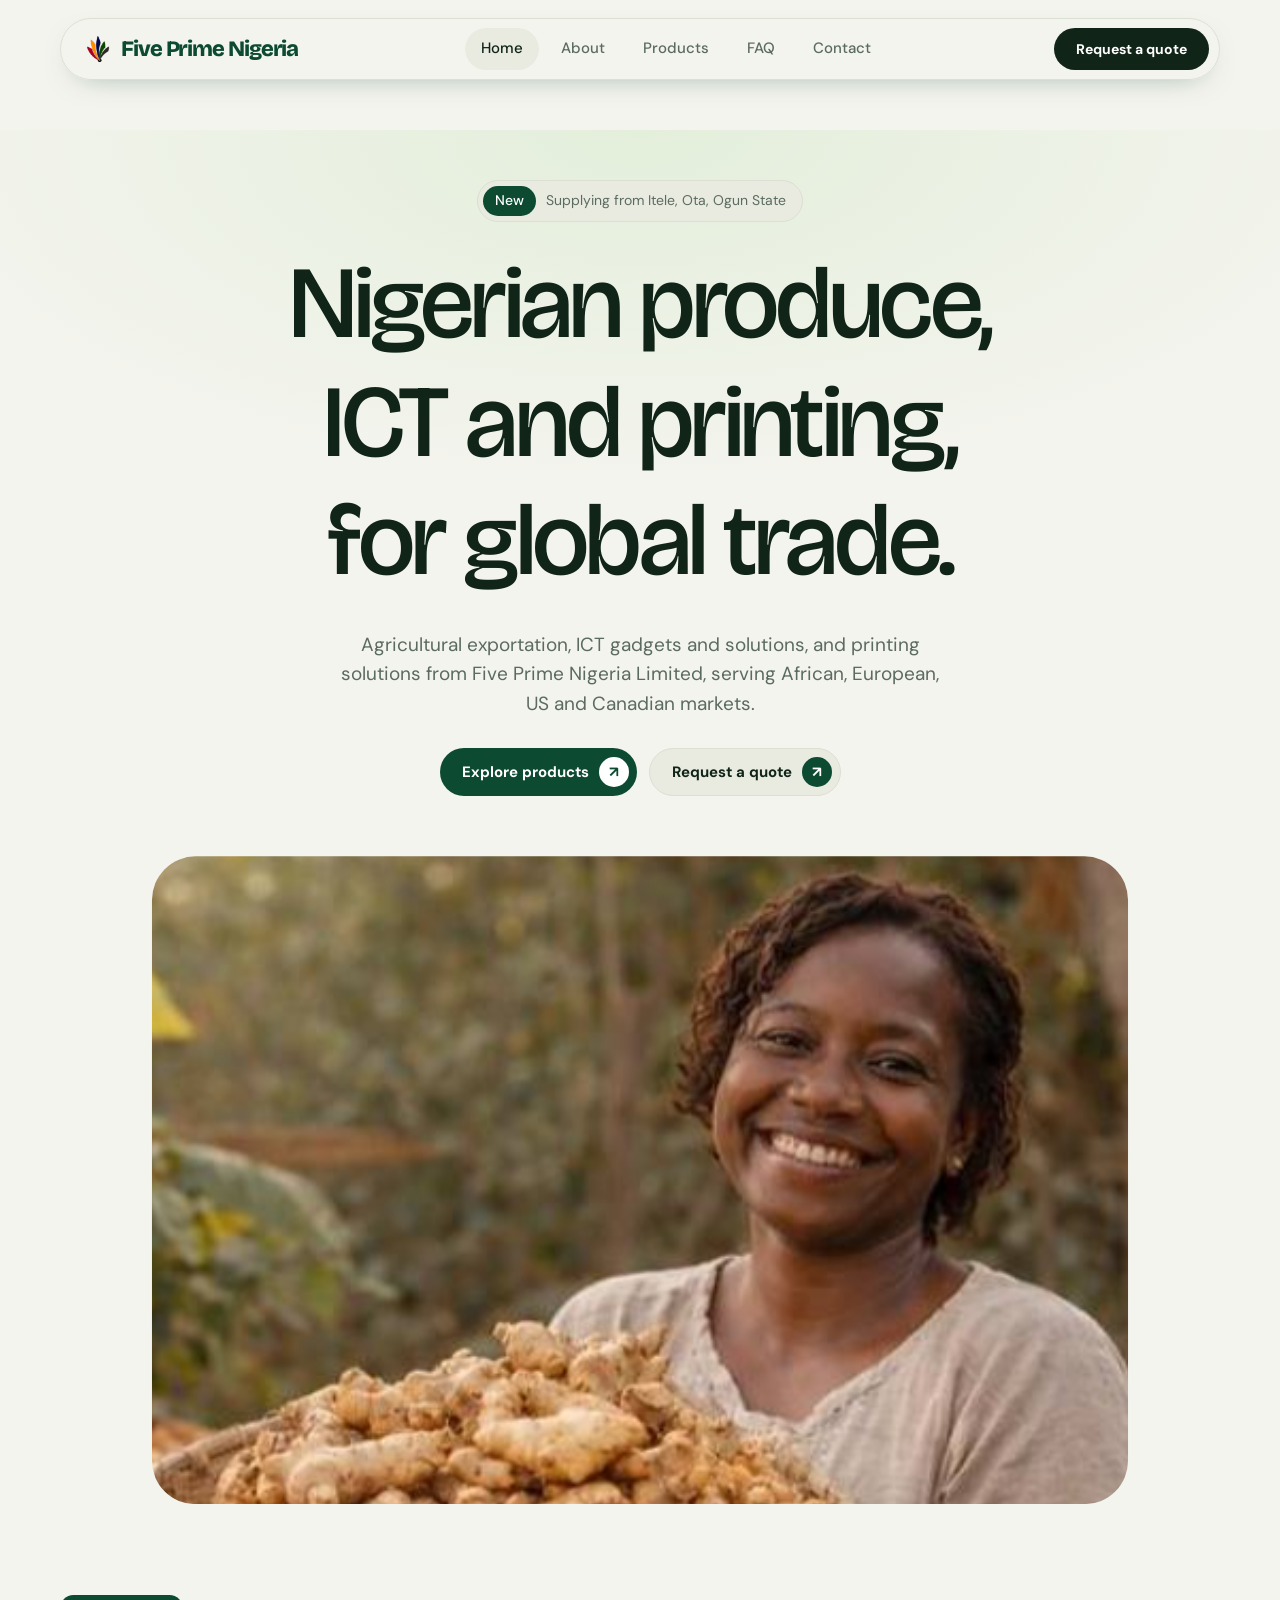
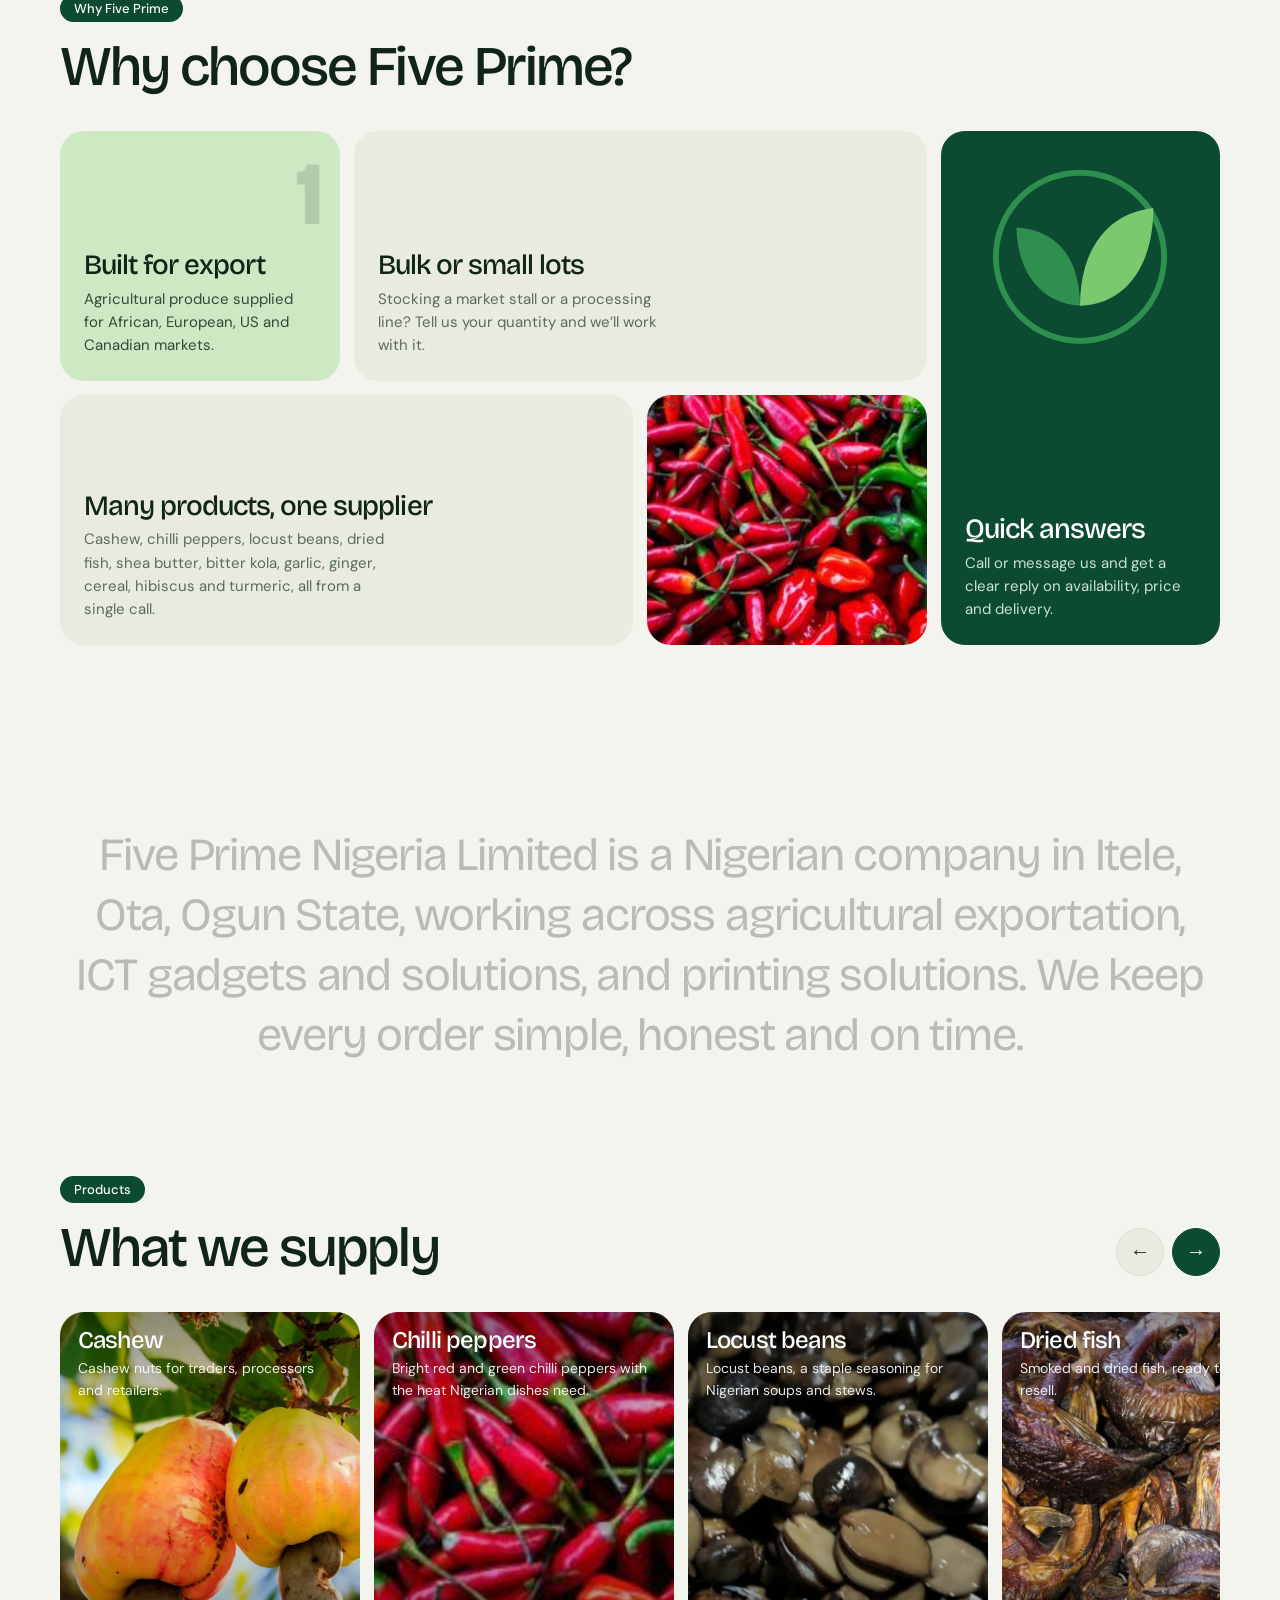
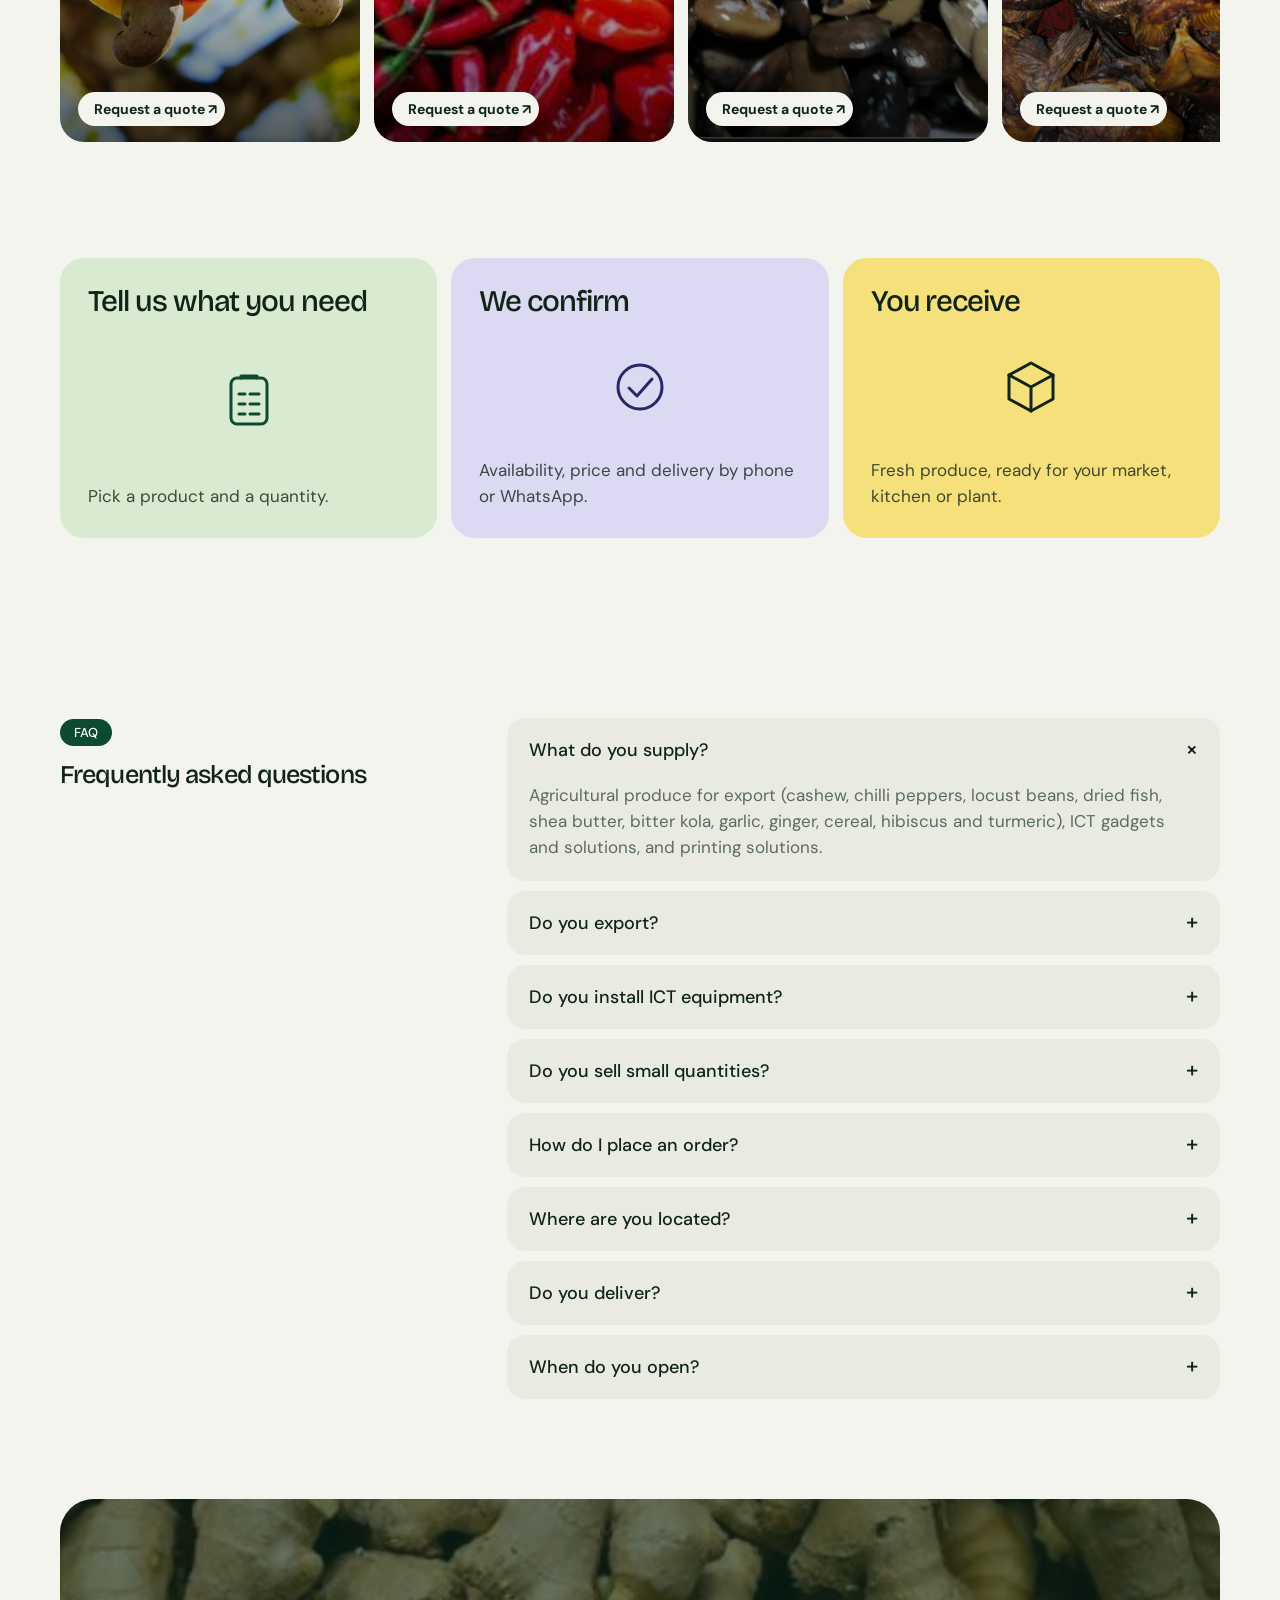
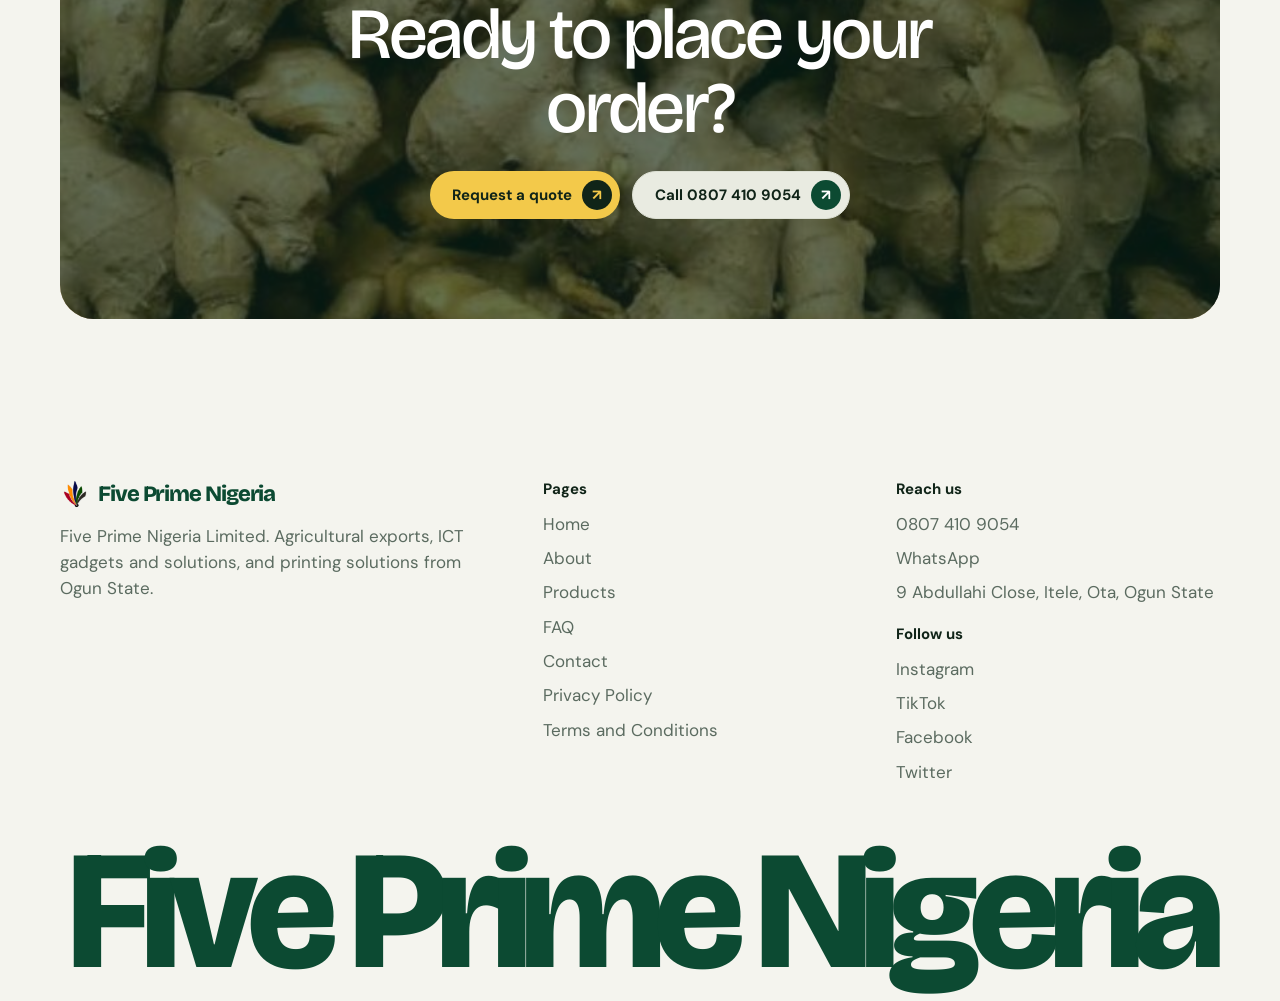
==== commit 1d321333: "Replace Five Prime website with updated version" ====
--- a/index.html
+++ b/index.html
@@ -2,14 +2,34 @@
 <html lang="en"><head>
 <meta charset="utf-8">
 <meta name="viewport" content="width=device-width, initial-scale=1, viewport-fit=cover">
-<link rel="icon" href="data:image/svg+xml,%3Csvg xmlns=%27http://www.w3.org/2000/svg%27 viewBox=%270 0 100 100%27%3E%3Ctext y=%27.9em%27 font-size=%2790%27%3E%F0%9F%AB%9A%3C/text%3E%3C/svg%3E">
-<title>Five Prime Nigeria Limited</title>
+<link rel="icon" href="/favicon.ico" sizes="48x48">
+<link rel="icon" type="image/png" sizes="32x32" href="/favicon-32.png">
+<link rel="icon" type="image/png" sizes="192x192" href="/images/favicon-192.png">
+<link rel="apple-touch-icon" href="/images/apple-touch-icon.png">
+<meta name="theme-color" content="#0c4a32">
+<title>Five Prime Nigeria Limited | Agricultural Exports, ICT Solutions and Printing</title>
+<meta name="description" content="Five Prime Nigeria Limited, Itele, Ota, Ogun State: agricultural exportation, ICT gadgets and solutions, and printing solutions. Request a quote by phone, email or WhatsApp.">
+<link rel="canonical" href="https://fiveprimenigeria.com/">
+<meta property="og:type" content="website">
+<meta property="og:site_name" content="Five Prime Nigeria Limited">
+<meta property="og:title" content="Five Prime Nigeria Limited | Agricultural Exports, ICT Solutions and Printing">
+<meta property="og:description" content="Agricultural exportation, ICT gadgets and solutions, and printing solutions from Nigeria. Request a quote today.">
+<meta property="og:url" content="https://fiveprimenigeria.com/">
+<meta property="og:image" content="https://fiveprimenigeria.com/images/og-image.jpg">
+<meta property="og:image:width" content="1200"><meta property="og:image:height" content="630">
+<meta property="og:image:alt" content="Smiling woman holding a basket of fresh ginger">
+<meta property="og:locale" content="en_NG">
+<meta name="twitter:card" content="summary_large_image">
+<meta name="twitter:title" content="Five Prime Nigeria Limited">
+<meta name="twitter:description" content="Agricultural exportation, ICT gadgets and solutions, and printing solutions from Nigeria.">
+<meta name="twitter:image" content="https://fiveprimenigeria.com/images/og-image.jpg">
+<script type="application/ld+json">{"@context":"https://schema.org","@type":"Organization","name":"Five Prime Nigeria Limited","url":"https://fiveprimenigeria.com/","logo":"https://fiveprimenigeria.com/images/favicon-512.png","telephone":"+2348074109054","address":{"@type":"PostalAddress","streetAddress":"Onifade Bus-stop, 9 Abdullahi Close, Itele","addressLocality":"Ota","addressRegion":"Ogun State","postalCode":"102213","addressCountry":"NG"},"contactPoint":{"@type":"ContactPoint","telephone":"+2348074109054","contactType":"sales","availableLanguage":"English"},"description":"Agricultural exportation, ICT gadgets and solutions, and printing solutions."}</script>
 <link href="https://fonts.googleapis.com/css2?family=Bricolage+Grotesque:opsz,wght@12..96,400;12..96,500;12..96,800&family=DM+Sans:wght@400;500;700&display=swap" rel="stylesheet">
 <link rel="stylesheet" href="css/style.css"></head>
 <body>
-<div id="intro" aria-hidden="true"><div id="iw"></div></div>
+<div id="intro" aria-hidden="true"><div id="il"><img src="images/logo-red.png" alt="" style="--k:0;--x:-80%;--y:35%;--r:-75deg"><img src="images/logo-orange.png" alt="" style="--k:1;--x:-55%;--y:-35%;--r:-50deg"><img src="images/logo-navy.png" alt="" style="--k:2;--x:0%;--y:-80%;--r:25deg"><img src="images/logo-green.png" alt="" style="--k:3;--x:55%;--y:-35%;--r:50deg"><img src="images/logo-dark.png" alt="" style="--k:4;--x:80%;--y:35%;--r:75deg"><img src="images/logo-dot.png" alt="" style="--k:5;--x:0%;--y:0%;--r:0deg"></div><div id="iw"></div></div>
 <header><div class="nav">
- <a class="logo" href="#home"><i></i>Five Prime</a>
+ <a class="logo" href="#home" aria-label="Five Prime Nigeria Limited, home"><img class="lm" src="images/logo-mark.png" alt="" width="30" height="30">Five Prime Nigeria</a>
  <nav class="links" id="links" aria-label="Main"><a href="#home" data-p="home">Home</a><a href="#about" data-p="about">About</a><a href="#products" data-p="products">Products</a><a href="#faq" data-p="faq">FAQ</a><a href="#contact" data-p="contact">Contact</a></nav>
  <a class="cta" href="#contact">Request a quote</a>
  <button class="burger" id="bg" aria-label="Menu" aria-expanded="false">☰</button>
@@ -20,24 +40,24 @@
 <section class="pg" id="p-home">
  <div class="hero"><div class="w">
   <div class="badge"><b>New</b>Supplying from Itele, Ota, Ogun State</div>
-  <h1><span class="m" style="--n:0"><span>Farm-fresh</span></span><span class="m" style="--n:1"><span>produce, supplied</span></span><span class="m" style="--n:2"><span>with care.</span></span></h1>
-  <p class="sub">Ginger, chili peppers, garlic, cocoa and smoked fish from Five Prime Nigeria Limited, for markets, kitchens and processors.</p>
+  <h1><span class="m" style="--n:0"><span>Nigerian produce,</span></span><span class="m" style="--n:1"><span>ICT and printing,</span></span><span class="m" style="--n:2"><span>for global trade.</span></span></h1>
+  <p class="sub">Agricultural exportation, ICT gadgets and solutions, and printing solutions from Five Prime Nigeria Limited, serving African, European, US and Canadian markets.</p>
   <div class="row"><a class="btn" href="#products">Explore products</a><a class="btn l" href="#contact">Request a quote</a></div>
  </div></div>
- <div class="xp" data-xp><img src="images/hero.jpg" alt="Farmer holding a basket of fresh ginger"></div>
+ <div class="xp" data-xp><img src="images/hero.jpg" alt="Smiling woman holding a basket of fresh ginger"></div>
 
  <div class="s"><div class="w">
-  <div class="hd"><div><span class="tag rv">Why Five Prime</span><h2 class="rv">Why choose our farm?</h2></div></div>
+  <div class="hd"><div><span class="tag rv">Why Five Prime</span><h2 class="rv">Why choose Five Prime?</h2></div></div>
   <div class="bn">
-   <div class="bc m rv" style="--d:0"><span class="big">1</span><h3>Direct from the farm</h3><p>You deal with the people who handle the produce, with no long chain of middlemen.</p></div>
+   <div class="bc m rv" style="--d:0"><span class="big">1</span><h3>Built for export</h3><p>Agricultural produce supplied for African, European, US and Canadian markets.</p></div>
    <div class="bc w2 rv" style="--d:1"><h3>Bulk or small lots</h3><p>Stocking a market stall or a processing line? Tell us your quantity and we’ll work with it.</p></div>
    <div class="bc d rv" style="--d:2"><svg viewBox="0 0 200 200" fill="none"><circle cx="100" cy="100" r="86" stroke="#2f8f4e" stroke-width="6"/><path d="M100 150C100 90 130 55 175 50C175 105 150 148 100 150Z" fill="#7bc96f"/><path d="M100 150C100 100 75 72 35 70C36 118 62 148 100 150Z" fill="#2f8f4e"/></svg><h3>Quick answers</h3><p>Call or message us and get a clear reply on availability, price and delivery.</p></div>
-   <div class="bc w2 rv" style="--d:3"><h3>Five products, one supplier</h3><p>Ginger, chili peppers, garlic, cocoa and smoked fish, all from a single call.</p></div>
-   <div class="bc ph rv" style="--d:4"><img src="images/chili.jpg" alt="Red chili peppers"></div>
+   <div class="bc w2 rv" style="--d:3"><h3>Many products, one supplier</h3><p>Cashew, chilli peppers, locust beans, dried fish, shea butter, bitter kola, garlic, ginger, cereal, hibiscus and turmeric, all from a single call.</p></div>
+   <div class="bc ph rv" style="--d:4"><img src="images/products/chili.jpg" alt="Red and green chilli peppers" loading="lazy" decoding="async"></div>
   </div>
  </div></div>
 
- <div class="s"><div class="w"><p class="st" id="st">Five Prime Nigeria Limited is a farm business in Itele, Ota, Ogun State. We grow and supply the staples Nigerian kitchens depend on, and we keep every order simple, honest and on time.</p></div></div>
+ <div class="s"><div class="w"><p class="st" id="st">Five Prime Nigeria Limited is a Nigerian company in Itele, Ota, Ogun State, working across agricultural exportation, ICT gadgets and solutions, and printing solutions. We keep every order simple, honest and on time.</p></div></div>
 
  <div class="s" style="padding-top:20px"><div class="w">
   <div class="hd"><div><span class="tag rv">Products</span><h2 class="rv">What we supply</h2></div><div class="ar"><button aria-label="Previous" data-c="-1">←</button><button aria-label="Next" data-c="1">→</button></div></div>
@@ -46,32 +66,42 @@
 
  <div class="s" style="padding-top:20px"><div class="w">
   <div class="pas">
-   <div class="pa rv" style="--d:0"><h3>Tell us what you need</h3><p>Pick a product and a quantity.</p></div>
-   <div class="pa rv" style="--d:1"><h3>We confirm</h3><p>Availability, price and delivery by phone or WhatsApp.</p></div>
-   <div class="pa rv" style="--d:2"><h3>You receive</h3><p>Fresh produce, ready for your market, kitchen or plant.</p></div>
+   <div class="pa rv" style="--d:0"><h3>Tell us what you need</h3><svg viewBox="0 0 64 64" width="64" height="64" fill="none" stroke="#0c4a32" stroke-width="3" stroke-linecap="round" stroke-linejoin="round" aria-hidden="true"><rect x="14" y="10" width="36" height="46" rx="6"/><path d="M24 10v-2h16v2M22 26h6M33 26h9M22 36h6M33 36h9M22 46h6M33 46h9"/></svg><p>Pick a product and a quantity.</p></div>
+   <div class="pa rv" style="--d:1"><h3>We confirm</h3><svg viewBox="0 0 64 64" width="64" height="64" fill="none" stroke="#2b2766" stroke-width="3" stroke-linecap="round" stroke-linejoin="round" aria-hidden="true"><circle cx="32" cy="32" r="22"/><path d="M21 33l8 8 15-17"/></svg><p>Availability, price and delivery by phone or WhatsApp.</p></div>
+   <div class="pa rv" style="--d:2"><h3>You receive</h3><svg viewBox="0 0 64 64" width="64" height="64" fill="none" stroke="#102418" stroke-width="3" stroke-linecap="round" stroke-linejoin="round" aria-hidden="true"><path d="M32 8l22 12v24L32 56 10 44V20z"/><path d="M10 20l22 12 22-12M32 32v24"/></svg><p>Fresh produce, ready for your market, kitchen or plant.</p></div>
   </div>
  </div></div>
 
  <div class="s"><div class="w"><div class="fq"><div><span class="tag">FAQ</span><h2>Frequently asked questions</h2></div><div class="fl"></div></div></div></div>
- <div class="w" style="padding-bottom:90px"><div class="cb rv"><img src="images/ginger.jpg" alt=""><div><h2>Ready to place your order?</h2><div class="row"><a class="btn y" href="#contact">Request a quote</a><a class="btn l" href="tel:+2348074109054">Call 0807 410 9054</a></div></div></div></div>
+ <div class="w" style="padding-bottom:90px"><div class="cb rv"><img src="images/products/ginger.jpg" alt="" loading="lazy" decoding="async"><div><h2>Ready to place your order?</h2><div class="row"><a class="btn y" href="#contact">Request a quote</a><a class="btn l" href="tel:+2348074109054">Call 0807 410 9054</a></div></div></div></div>
 </section>
 
 <!-- ABOUT -->
 <section class="pg" id="p-about"><div class="w">
  <span class="tag">About us</span><h1 class="ph1">A farm business built on trust.</h1>
- <p class="lead">Five Prime Nigeria Limited is based at Onifade Bus-stop, Itele, Ota in Ogun State. We supply ginger, chili peppers, garlic, cocoa and smoked fish.</p>
- <div class="s two"><img class="rv" src="images/market.jpg" alt="Trader with smoked fish at a market"><div class="rv"><h2 style="font-size:clamp(30px,4vw,48px)">Fresh produce, honest dealing.</h2><p class="lead" style="font-size:18px">We keep things simple. You tell us what you need, we confirm what we have and the price, and we get it to you. Whether you buy for a family, a stall or a factory, you get the same attention.</p><div class="row" style="justify-content:flex-start;margin-top:26px"><a class="btn" href="#contact">Request a quote</a></div></div></div>
+ <p class="lead">Five Prime Nigeria Limited is based at Onifade Bus-stop, Itele, Ota in Ogun State. We work across agricultural exportation, ICT gadgets and solutions, and printing solutions.</p>
+ <div class="s two"><img class="rv" src="images/market.jpg" alt="Trader with smoked fish at a market" loading="lazy" decoding="async"><div class="rv"><h2 style="font-size:clamp(30px,4vw,48px)">Fresh produce, honest dealing.</h2><p class="lead" style="font-size:18px">We keep things simple. You tell us what you need, we confirm what we have and the price, and we get it to you. Whether you buy for a family, a stall or a factory, you get the same attention.</p><div class="row" style="justify-content:flex-start;margin-top:26px"><a class="btn" href="#contact">Request a quote</a></div></div></div>
  <div class="bn" style="padding-bottom:90px">
-  <div class="bc m rv"><h3>Direct from the farm</h3><p>No long chain of middlemen.</p></div>
+  <div class="bc m rv"><h3>Built for export</h3><p>Produce supplied for export markets.</p></div>
   <div class="bc w2 rv" style="--d:1"><h3>Bulk or small lots</h3><p>From a few bags to large orders.</p></div>
   <div class="bc d rv" style="--d:2;grid-row:auto;grid-column:auto"><h3>Quick answers</h3><p>Clear replies by phone or WhatsApp.</p></div>
  </div>
+
+ <div class="s" style="padding:0 0 90px"><div class="hd"><div><span class="tag rv">Our divisions</span><h2 class="rv">Three divisions, one company.</h2></div></div>
+  <div class="pas">
+   <div class="pa rv" style="--d:0"><h3>Agricultural Exportation</h3><p>Fresh and dried agricultural produce, raw commodities and processed products for international supply and distribution.</p></div>
+   <div class="pa rv" style="--d:1"><h3>ICT Gadgets and Solutions</h3><p>Supply and sales of ICT gadgets and equipment, installation of ICT infrastructure, and technology and connectivity solutions.</p></div>
+   <div class="pa rv" style="--d:2"><h3>Printing Solutions</h3><p>Printing solutions and corporate communication services.</p></div>
+  </div></div>
+ <div class="s two" style="padding-top:0"><div class="rv"><span class="tag">Vision</span><h2 style="font-size:clamp(30px,4vw,48px)">Our vision</h2><p class="lead" style="font-size:18px">To be the leading Nigerian conglomerate driving economic growth by connecting local agricultural excellence to global markets, enabling technological transformation through cutting-edge ICT, and setting the benchmark for printing solutions.</p></div><img class="rv" src="images/products/ict.jpg" alt="Technicians installing networking equipment in a server rack" loading="lazy" decoding="async"></div>
+ <div class="s two" style="padding-top:0"><img class="rv" src="images/products/printing-press.jpg" alt="Industrial digital printing press producing printed packaging" loading="lazy" decoding="async"><div class="rv"><span class="tag">Mission</span><h2 style="font-size:clamp(30px,4vw,48px)">Our mission</h2><p class="lead" style="font-size:18px">At Five Prime Nigeria Limited, our mission is to build long-term trust and drive economic growth by connecting Nigerian agriculture to the world and empowering global trade, digital connectivity, and corporate communication by consistently supplying high-grade agricultural exports, cutting-edge ICT infrastructure, and precision printing services that exceed client expectations.</p></div></div>
+ <div class="s" style="padding-top:0;padding-bottom:90px"><span class="tag rv">Export markets</span><h2 class="rv" style="font-size:clamp(30px,4vw,48px);margin-bottom:22px">Where we supply</h2><div class="row rv" style="justify-content:flex-start"><span class="tag">African countries</span><span class="tag">Europe</span><span class="tag">United States of America</span><span class="tag">Canada</span></div></div>
 </div></section>
 
 <!-- PRODUCTS -->
 <section class="pg" id="p-products"><div class="w">
  <span class="tag">Products</span><h1 class="ph1">Everything we supply.</h1>
- <p class="lead">Choose a product to request a quote. We confirm availability and price with you directly.</p>
+ <p class="lead">Choose a product or service to request a quote. We confirm availability and price with you directly.</p>
  <div class="pg2" id="pgrid" style="margin:44px 0 90px"></div>
 </div></section>
 
@@ -89,7 +119,7 @@
  <div class="ct">
   <div class="fm" id="form">
    <div class="fr"><div><label for="fn">Your name</label><input id="fn" autocomplete="name"></div><div><label for="fp">Phone number</label><input id="fp" type="tel" autocomplete="tel"></div></div>
-   <div class="fr"><div><label for="fe">Email</label><input id="fe" type="email" autocomplete="email"></div><div><label for="fq">Product</label><select id="fq"></select></div></div>
+   <div class="fr"><div><label for="fe">Email</label><input id="fe" type="email" autocomplete="email"></div><div><label for="fq">Product or service</label><select id="fq"></select></div></div>
    <div class="fr"><div><label for="fa">Quantity</label><input id="fa" placeholder="e.g. 500 kg"></div><div><label for="fl">Delivery location</label><input id="fl"></div></div>
    <label for="fm">Message</label><textarea id="fm" rows="4" placeholder="Tell us what you need"></textarea>
    <div class="row"><a class="btn" id="sm" href="#contact" target="_blank" rel="noopener">Send by email</a><a class="btn y" id="sw" href="#contact" target="_blank" rel="noopener">Send on WhatsApp</a></div>
@@ -107,10 +137,10 @@
 </main>
 
 <footer><div class="w"><div class="fc">
- <div><a class="logo" href="#home" style="margin-bottom:14px"><i></i>Five Prime</a><p style="max-width:34ch">Five Prime Nigeria Limited. Ginger, chili peppers, garlic, cocoa and smoked fish from Ogun State.</p></div>
- <div><h3>Pages</h3><a href="#home">Home</a><a href="#about">About</a><a href="#products">Products</a><a href="#faq">FAQ</a><a href="#contact">Contact</a></div>
- <div><h3>Reach us</h3><a href="tel:+2348074109054">0807 410 9054</a><a href="https://wa.me/2348074109054" target="_blank" rel="noopener">WhatsApp</a><p>9 Abdullahi Close, Itele, Ota, Ogun State</p></div>
-</div></div><div class="wm" id="wm" aria-label="Five Prime"></div></footer>
+ <div><a class="logo" href="#home" style="margin-bottom:14px"><img class="lm" src="images/logo-mark.png" alt="" width="30" height="30">Five Prime Nigeria</a><p style="max-width:34ch">Five Prime Nigeria Limited. Agricultural exports, ICT gadgets and solutions, and printing solutions from Ogun State.</p></div>
+ <div><h3>Pages</h3><a href="#home">Home</a><a href="#about">About</a><a href="#products">Products</a><a href="#faq">FAQ</a><a href="#contact">Contact</a><a href="/privacy.html">Privacy Policy</a><a href="/terms.html">Terms and Conditions</a></div>
+ <div><h3>Reach us</h3><a href="tel:+2348074109054">0807 410 9054</a><a href="https://wa.me/2348074109054" target="_blank" rel="noopener">WhatsApp</a><p>9 Abdullahi Close, Itele, Ota, Ogun State</p><h3 style="margin-top:18px">Follow us</h3><a href="https://www.instagram.com/" target="_blank" rel="noopener">Instagram</a><a href="https://www.tiktok.com/" target="_blank" rel="noopener">TikTok</a><a href="https://www.facebook.com/" target="_blank" rel="noopener">Facebook</a><a href="https://x.com/" target="_blank" rel="noopener">Twitter</a></div>
+</div></div><div class="wm" id="wm" aria-label="Five Prime Nigeria"></div></footer>
 
 <script src="js/script.js"></script>
 </body></html>
--- a/css/style.css
+++ b/css/style.css
@@ -14,9 +14,12 @@
 .btn.l{background:var(--card);color:var(--ink);border:1px solid var(--line)}.btn.l:after{background:var(--g);color:#fff}
 .btn.y{background:var(--gold);color:#102418}.btn.y:after{background:#102418;color:var(--gold)}
 /* intro */
-#intro{position:fixed;inset:0;z-index:99;background:#f4f4f1;display:grid;place-items:center;transition:transform 1s cubic-bezier(.77,0,.18,1)}
+#intro{position:fixed;inset:0;z-index:99;background:#f4f4f1;display:flex;flex-direction:column;align-items:center;justify-content:center;gap:clamp(6px,2vh,20px);transition:transform 1s cubic-bezier(.77,0,.18,1)}
+#il{position:relative;width:clamp(84px,17vw,170px);aspect-ratio:360/419}
+#il img{position:absolute;inset:0;width:100%;height:100%;opacity:0;transform-origin:57% 92%;animation:pj .95s cubic-bezier(.2,.8,.2,1) forwards;animation-delay:calc(var(--k)*90ms)}
+@keyframes pj{from{opacity:0;transform:translate(var(--x),var(--y)) rotate(var(--r)) scale(.5)}to{opacity:1;transform:none}}
 #intro.go{transform:translateY(-100%)}
-#iw{display:flex;overflow:hidden;font:800 clamp(52px,15vw,170px)/1.05 var(--f1);letter-spacing:-.05em;color:#9aa19b;padding:0 .06em}
+#iw{display:flex;overflow:hidden;font:800 clamp(28px,8.4vw,116px)/1.05 var(--f1);letter-spacing:-.05em;color:#9aa19b;padding:0 .06em}
 #iw span,.wm span{display:inline-block}
 #iw span{transform:translateY(105%);animation:up .8s cubic-bezier(.2,.8,.2,1) forwards,ink .6s forwards;animation-delay:calc(var(--i)*55ms),calc(1s + var(--i)*30ms)}
 @keyframes up{to{transform:none}}@keyframes ink{to{color:#0c4a32}}
@@ -24,7 +27,7 @@
 header{position:fixed;z-index:50;top:calc(env(safe-area-inset-top,0px) + 18px);left:0;right:0;pointer-events:none}
 .nav{pointer-events:auto;max-width:1160px;margin:0 auto;width:calc(100% - 28px);display:flex;align-items:center;justify-content:space-between;gap:12px;padding:9px 10px 9px 22px;border-radius:999px;background:color-mix(in srgb,var(--bg) 82%,transparent);backdrop-filter:blur(14px);-webkit-backdrop-filter:blur(14px);border:1px solid var(--line);box-shadow:0 10px 30px -18px rgba(12,74,50,.5)}
 .logo{font:800 22px var(--f1);letter-spacing:-.05em;text-decoration:none;color:var(--g);display:flex;align-items:center;gap:8px}
-.logo i{width:14px;height:14px;border-radius:50% 0 50% 0;background:var(--red)}
+.logo img.lm{width:30px;height:30px;display:block}.logo i{width:14px;height:14px;border-radius:50% 0 50% 0;background:var(--red)}
 .links{display:flex;gap:6px}
 .links a{padding:9px 16px;border-radius:999px;text-decoration:none;font-weight:500;font-size:15px;color:var(--mute);transition:.2s}
 .links a:hover{color:var(--ink)}.links a.on{background:var(--card);color:var(--ink)}
@@ -52,7 +55,7 @@
 .row{display:flex;gap:12px;justify-content:center;flex-wrap:wrap}
 /* expanding image */
 .xp{height:clamp(300px,72vh,680px);overflow:hidden;clip-path:inset(0 12vw round 44px);will-change:clip-path}
-.xp img{width:100%;height:100%;object-fit:cover;object-position:50% 30%;display:block;transform:scale(1.2);will-change:transform}
+.xp img{width:100%;height:100%;object-fit:cover;object-position:50% 6%;transform-origin:50% 10%;display:block;transform:scale(1.2);will-change:transform}
 /* bento */
 .bn{display:grid;grid-template-columns:repeat(4,1fr);gap:14px}
 .bc{border-radius:24px;padding:24px;min-height:250px;display:flex;flex-direction:column;justify-content:flex-end;gap:8px;background:var(--card);overflow:hidden;position:relative;transition:transform .4s cubic-bezier(.2,.8,.2,1)}
@@ -81,7 +84,7 @@
 .pas{display:grid;grid-template-columns:repeat(3,1fr);gap:14px}
 .pa{border-radius:24px;padding:28px;min-height:280px;display:flex;flex-direction:column;justify-content:space-between;color:#102418}
 .pa:nth-child(1){background:#d8ead0}.pa:nth-child(2){background:#dcd9f3}.pa:nth-child(3){background:#f6e07c}
-.pa h3{font-size:30px}.pa p{opacity:.8}
+.pa h3{font-size:30px}.pa svg{align-self:center;flex:none}.pa p{opacity:.8}
 @media(max-width:860px){.pas{grid-template-columns:1fr}}
 /* faq */
 .fq{display:grid;grid-template-columns:.8fr 1.4fr;gap:40px}
@@ -124,7 +127,7 @@
 footer{padding:70px 0 0;overflow:hidden}
 .fc{display:grid;grid-template-columns:1.4fr 1fr 1fr;gap:30px;padding-bottom:50px}
 footer h3{font:700 15px var(--f2);margin-bottom:12px;letter-spacing:0}footer a,footer p{display:block;margin-bottom:8px;text-decoration:none;color:var(--mute)}footer a:hover{color:var(--ink)}
-.wm{font:800 clamp(70px,24vw,330px)/.82 var(--f1);letter-spacing:-.07em;color:var(--g);display:flex;justify-content:center;white-space:nowrap;overflow:hidden;padding:0 0 1.5vw;user-select:none}
+.wm{font:800 clamp(38px,13.2vw,185px)/.82 var(--f1);letter-spacing:-.07em;color:var(--g);display:flex;justify-content:center;white-space:nowrap;overflow:hidden;padding:0 0 1.5vw;user-select:none}
 .wm span{transform:translateY(105%);transition:transform 1.1s cubic-bezier(.2,.8,.2,1);transition-delay:calc(var(--i)*60ms)}
 .wm.in span{transform:none}
 @media(max-width:760px){.fc{grid-template-columns:1fr}}
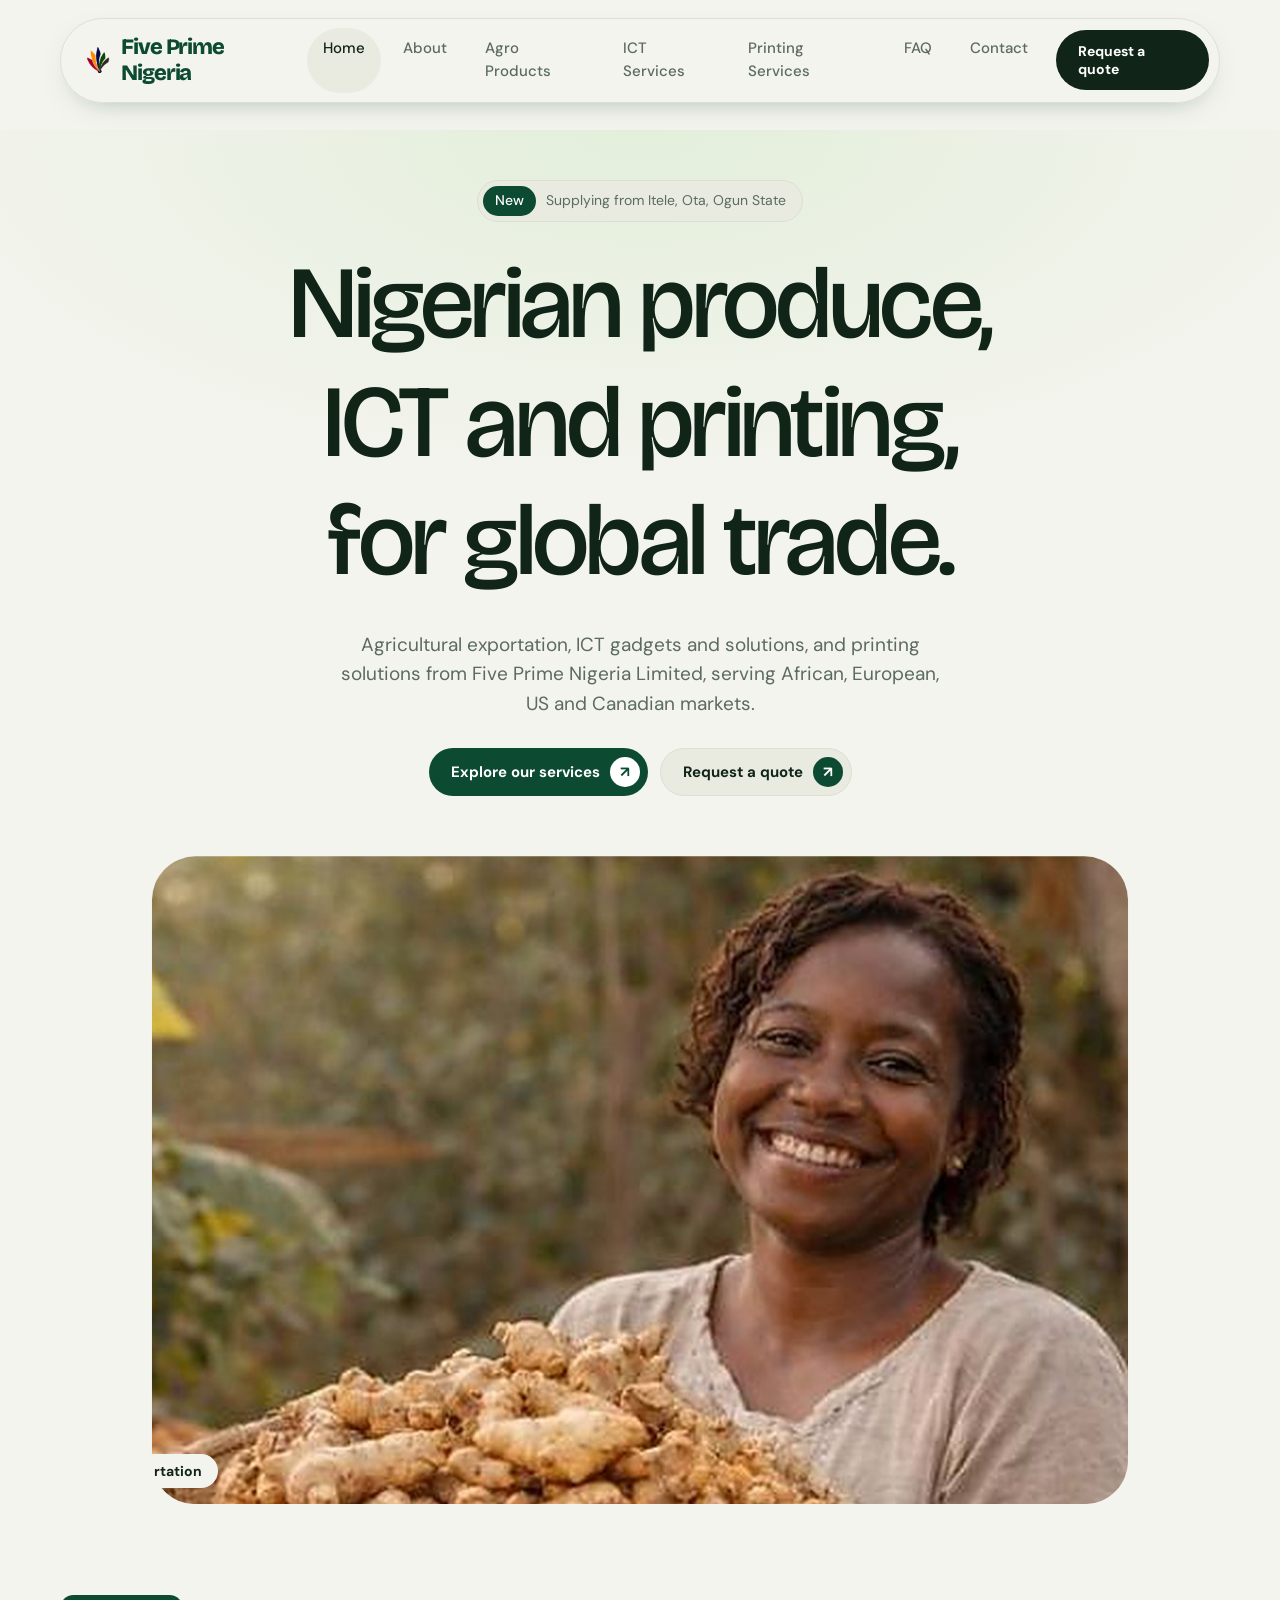
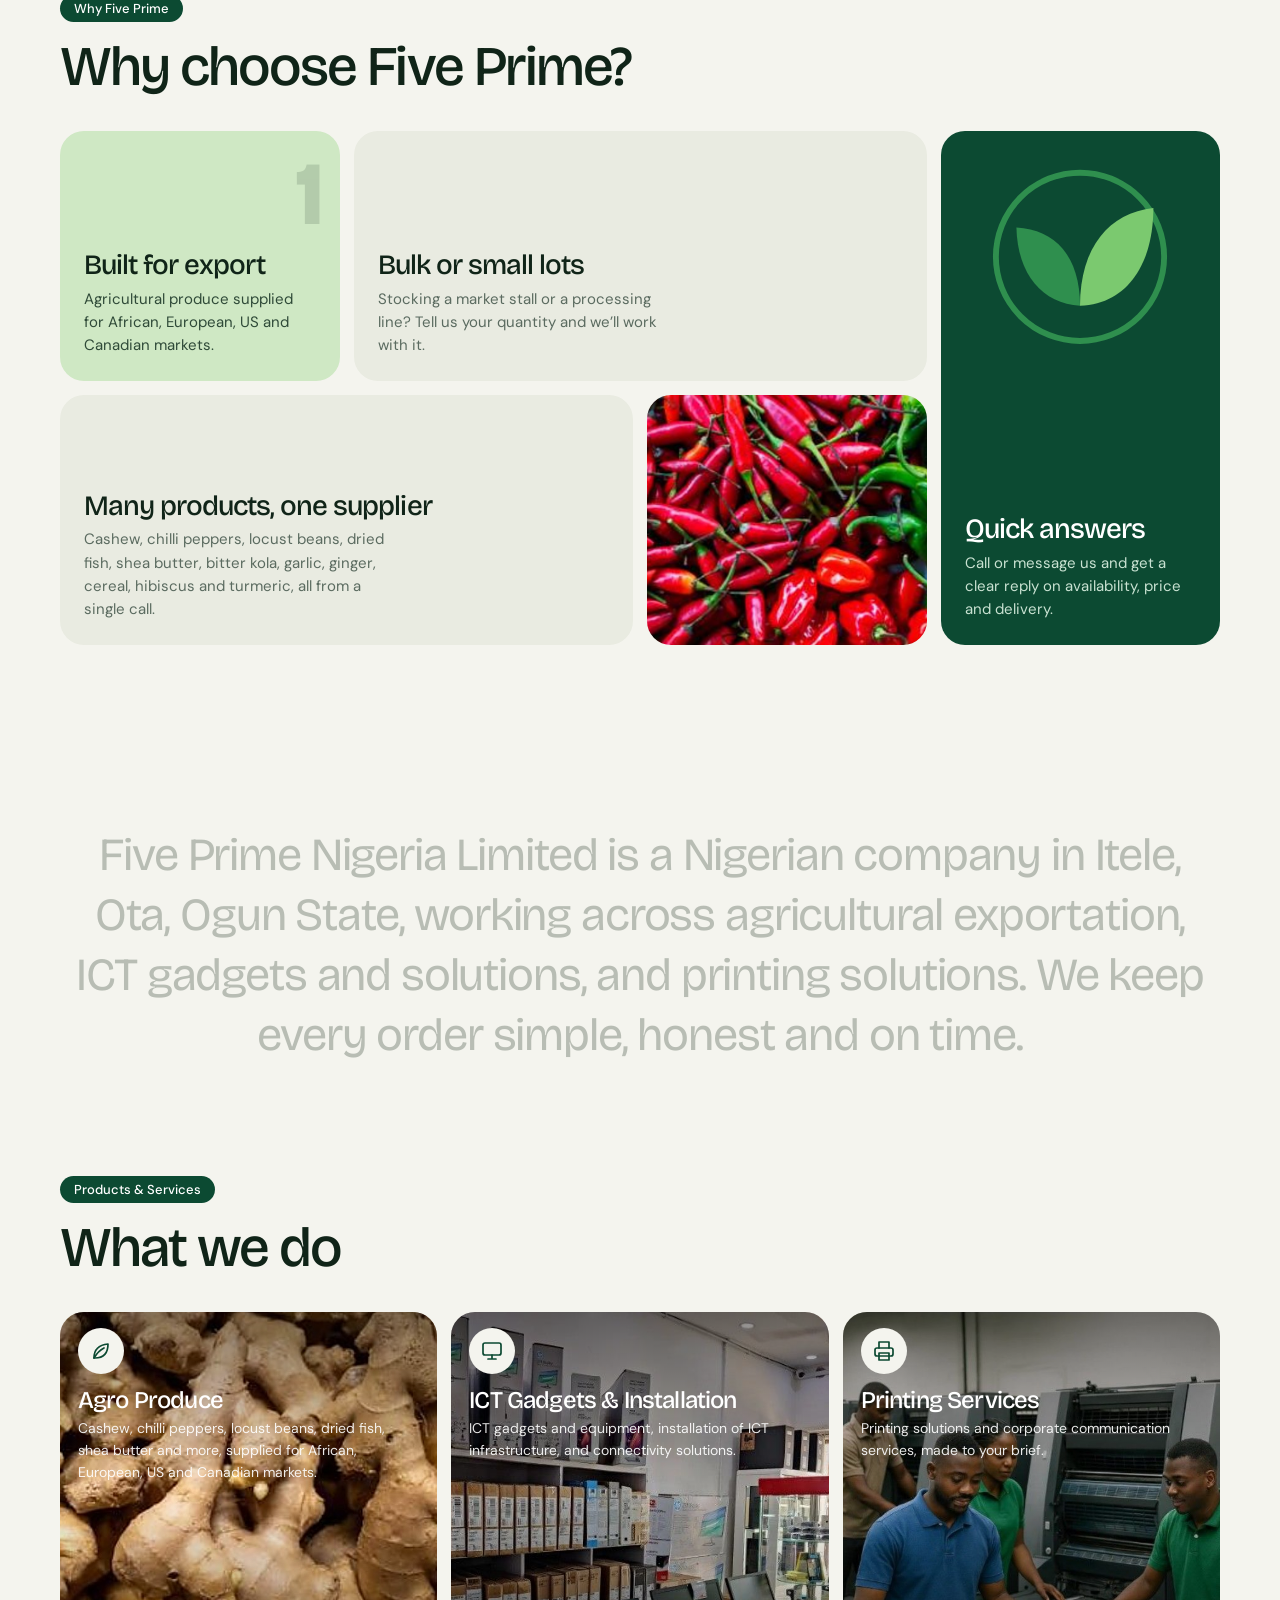
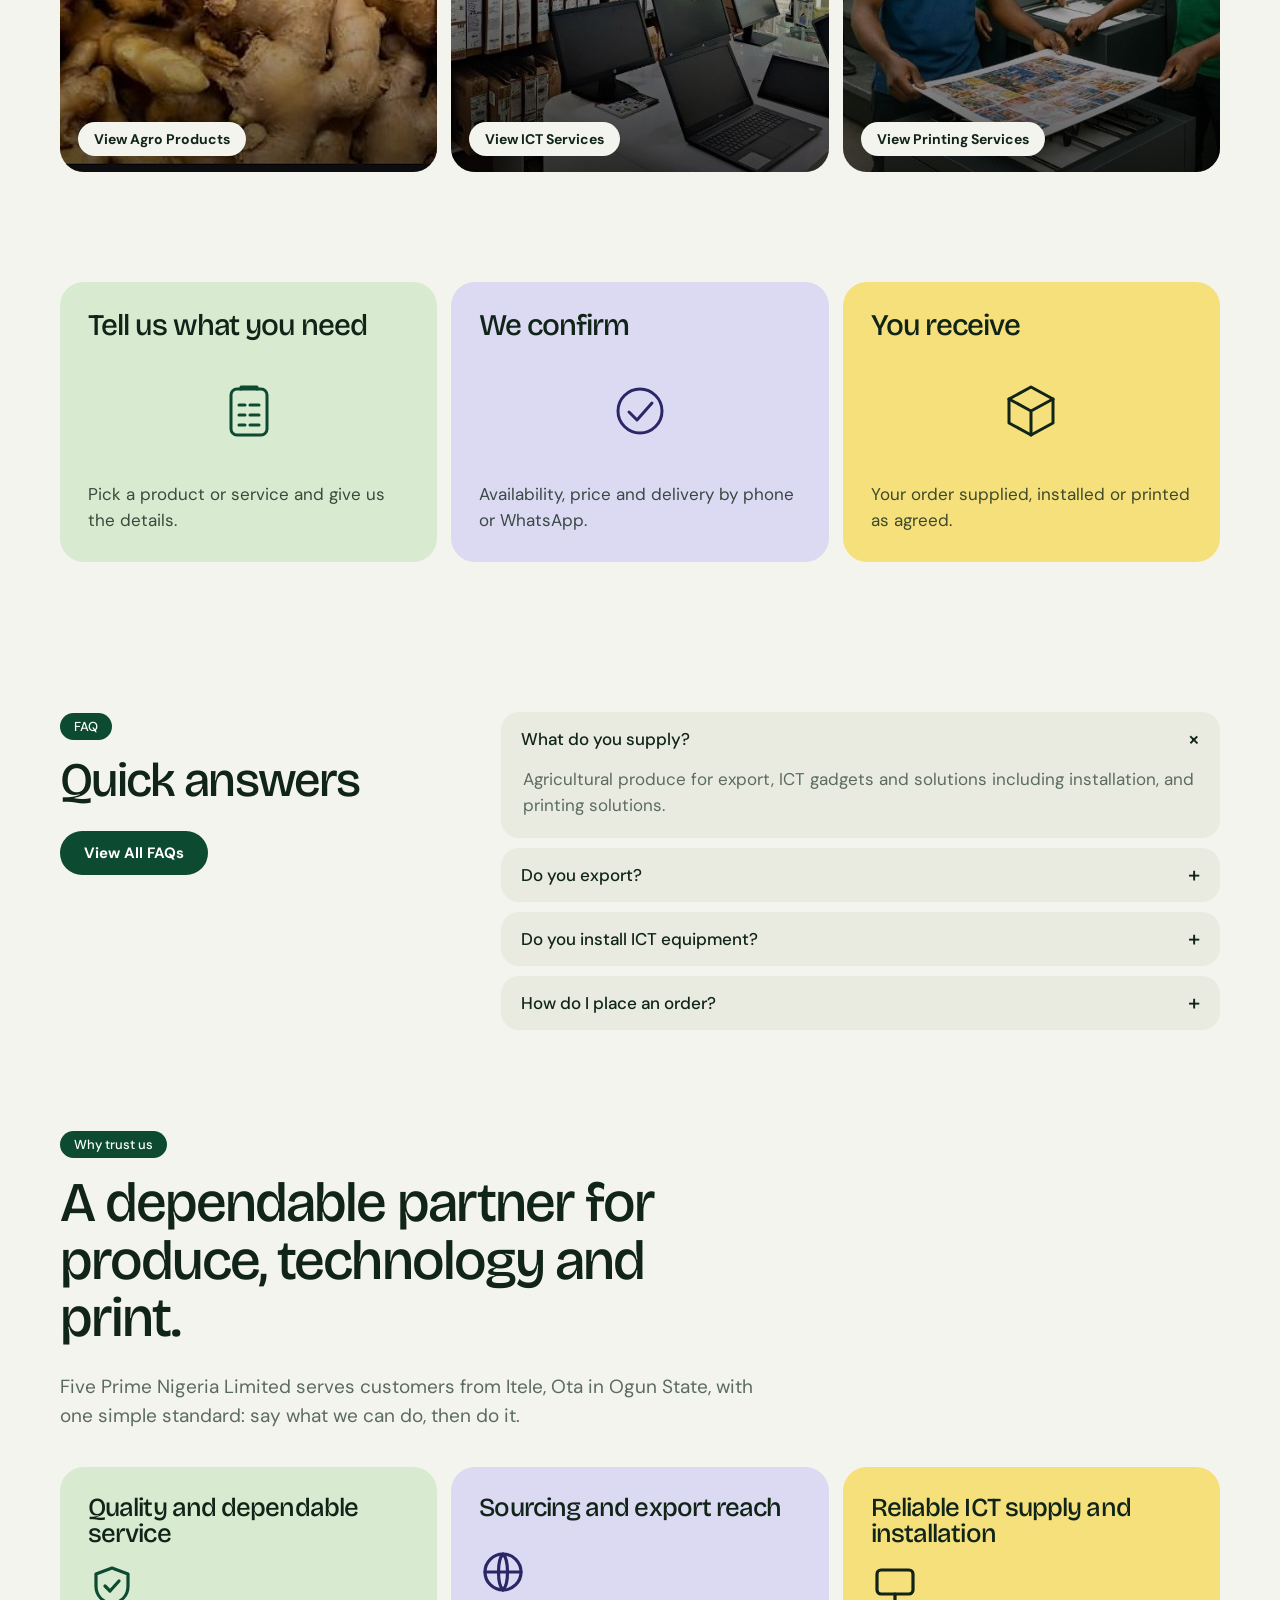
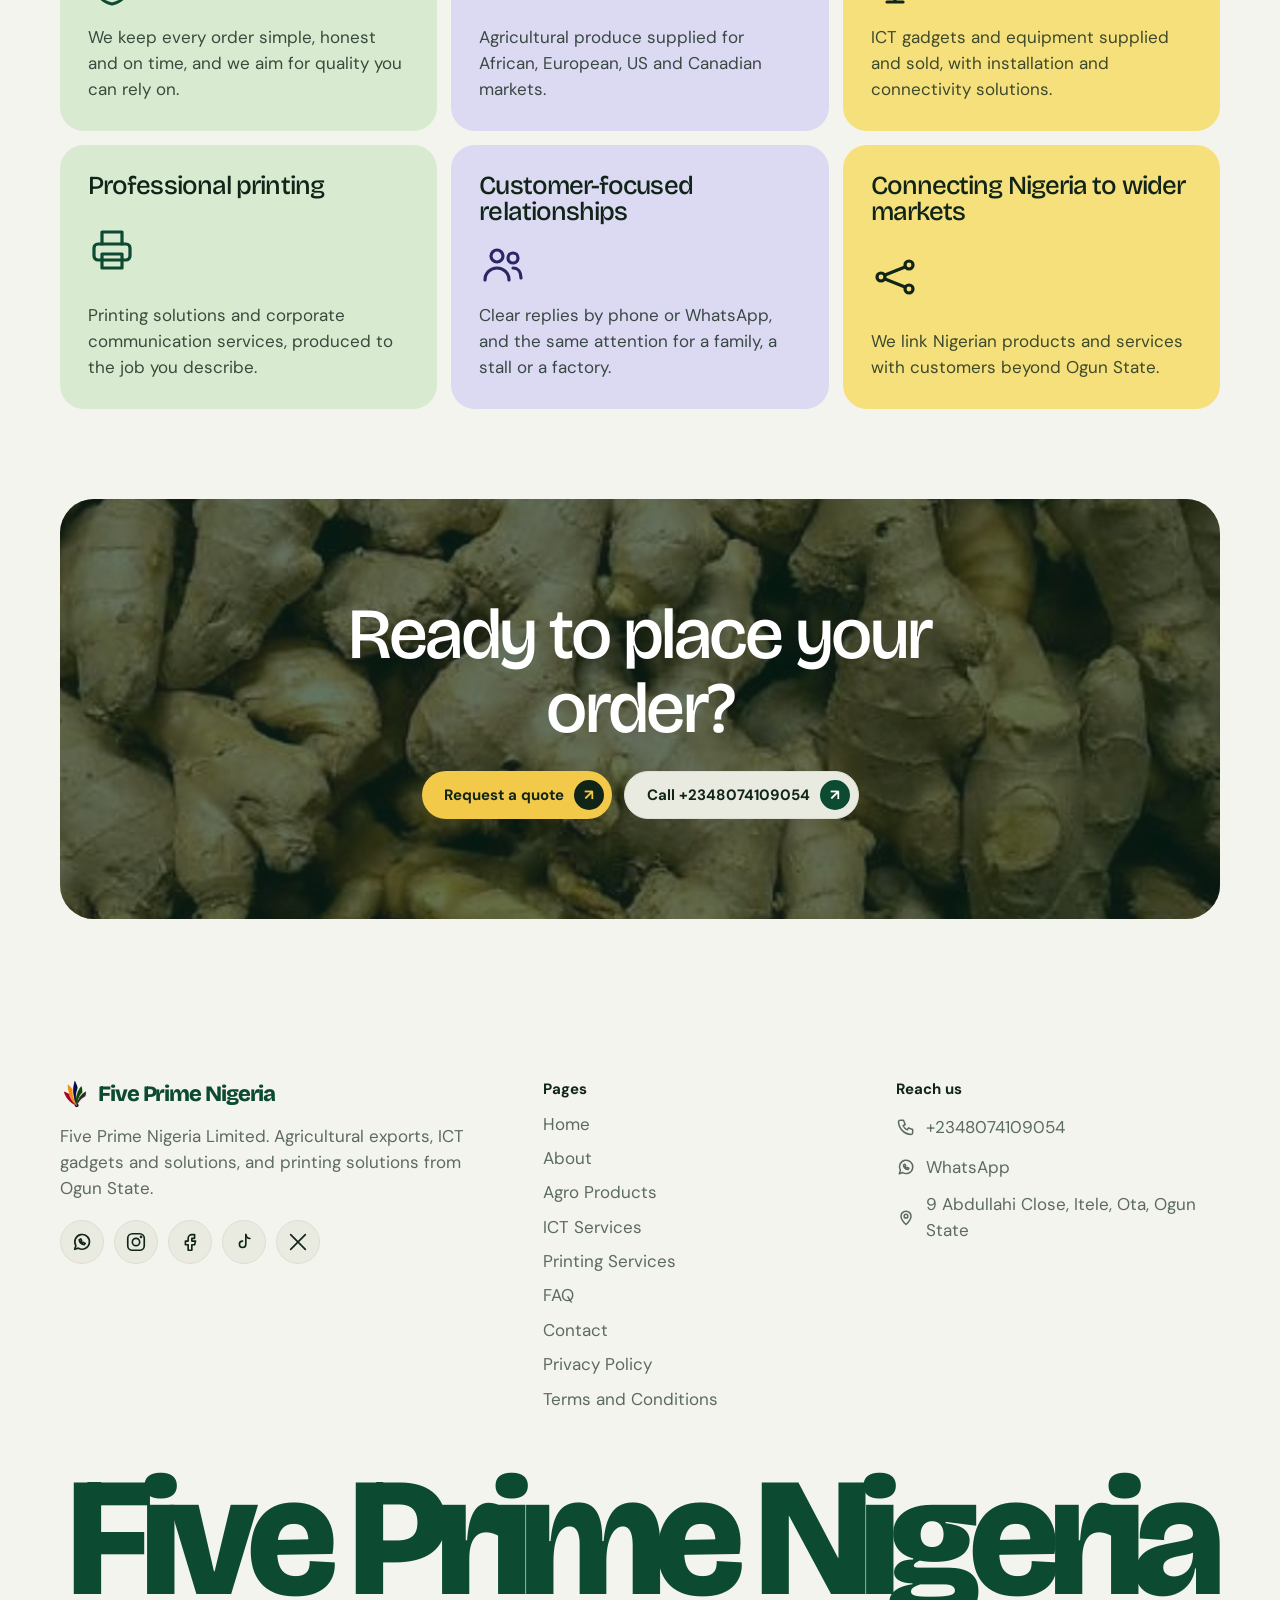
==== commit 3a51ad68: "Update site: new pages, photos, footer" ====
--- a/index.html
+++ b/index.html
@@ -30,7 +30,7 @@
 <div id="intro" aria-hidden="true"><div id="il"><img src="images/logo-red.png" alt="" style="--k:0;--x:-80%;--y:35%;--r:-75deg"><img src="images/logo-orange.png" alt="" style="--k:1;--x:-55%;--y:-35%;--r:-50deg"><img src="images/logo-navy.png" alt="" style="--k:2;--x:0%;--y:-80%;--r:25deg"><img src="images/logo-green.png" alt="" style="--k:3;--x:55%;--y:-35%;--r:50deg"><img src="images/logo-dark.png" alt="" style="--k:4;--x:80%;--y:35%;--r:75deg"><img src="images/logo-dot.png" alt="" style="--k:5;--x:0%;--y:0%;--r:0deg"></div><div id="iw"></div></div>
 <header><div class="nav">
  <a class="logo" href="#home" aria-label="Five Prime Nigeria Limited, home"><img class="lm" src="images/logo-mark.png" alt="" width="30" height="30">Five Prime Nigeria</a>
- <nav class="links" id="links" aria-label="Main"><a href="#home" data-p="home">Home</a><a href="#about" data-p="about">About</a><a href="#products" data-p="products">Products</a><a href="#faq" data-p="faq">FAQ</a><a href="#contact" data-p="contact">Contact</a></nav>
+ <nav class="links" id="links" aria-label="Main"><a href="#home" data-p="home">Home</a><a href="#about" data-p="about">About</a><a href="/agro-products.html">Agro Products</a><a href="/ict-services.html">ICT Services</a><a href="/printing-services.html">Printing Services</a><a href="/faq.html">FAQ</a><a href="#contact" data-p="contact">Contact</a></nav>
  <a class="cta" href="#contact">Request a quote</a>
  <button class="burger" id="bg" aria-label="Menu" aria-expanded="false">☰</button>
 </div></header>
@@ -42,9 +42,9 @@
   <div class="badge"><b>New</b>Supplying from Itele, Ota, Ogun State</div>
   <h1><span class="m" style="--n:0"><span>Nigerian produce,</span></span><span class="m" style="--n:1"><span>ICT and printing,</span></span><span class="m" style="--n:2"><span>for global trade.</span></span></h1>
   <p class="sub">Agricultural exportation, ICT gadgets and solutions, and printing solutions from Five Prime Nigeria Limited, serving African, European, US and Canadian markets.</p>
-  <div class="row"><a class="btn" href="#products">Explore products</a><a class="btn l" href="#contact">Request a quote</a></div>
+  <div class="row"><a class="btn" href="#what-we-do">Explore our services</a><a class="btn l" href="#contact">Request a quote</a></div>
  </div></div>
- <div class="xp" data-xp><img src="images/hero.jpg" alt="Smiling woman holding a basket of fresh ginger"></div>
+ <div class="xp" data-xp><img class="on" src="images/hero.jpg" alt="Smiling woman holding a basket of fresh ginger" width="1600" height="1071"><img src="images/hero-ict.jpg" alt="Technician working on ICT equipment in a workshop" width="1600" height="1067" style="object-position:50% 40%"><img src="images/hero-printing.jpg" alt="Print operator loading a roll of paper on a wide-format printer" width="1600" height="1067" style="object-position:50% 28%"><span class="xc" id="xc">Agricultural Exportation</span></div>
 
  <div class="s"><div class="w">
   <div class="hd"><div><span class="tag rv">Why Five Prime</span><h2 class="rv">Why choose Five Prime?</h2></div></div>
@@ -59,28 +59,37 @@
 
  <div class="s"><div class="w"><p class="st" id="st">Five Prime Nigeria Limited is a Nigerian company in Itele, Ota, Ogun State, working across agricultural exportation, ICT gadgets and solutions, and printing solutions. We keep every order simple, honest and on time.</p></div></div>
 
- <div class="s" style="padding-top:20px"><div class="w">
-  <div class="hd"><div><span class="tag rv">Products</span><h2 class="rv">What we supply</h2></div><div class="ar"><button aria-label="Previous" data-c="-1">←</button><button aria-label="Next" data-c="1">→</button></div></div>
-  <div class="car" id="car"></div>
+ <div class="s" id="what-we-do" style="padding-top:20px"><div class="w">
+  <div class="hd"><div><span class="tag rv">Products &amp; Services</span><h2 class="rv">What we do</h2></div></div>
+  <div class="cat">
+   <a class="pc rv" href="/agro-products.html"><img src="images/products/ginger.jpg" alt="Fresh ginger roots" loading="lazy" decoding="async"><div><span class="ci"><svg viewBox="0 0 24 24" width="24" height="24" fill="none" stroke="currentColor" stroke-width="1.7" stroke-linecap="round" stroke-linejoin="round" aria-hidden="true"><path d="M5 19c0-8 4-13 14-14 0 10-5 14-13 14"/><path d="M5 19c3-5 6-8 10-10"/></svg></span><h3>Agro Produce</h3><p>Cashew, chilli peppers, locust beans, dried fish, shea butter and more, supplied for African, European, US and Canadian markets.</p></div><em>View Agro Products</em></a>
+   <a class="pc rv" href="/ict-services.html"><img src="images/ict-shop.jpg" alt="Shelves of monitors and laptops in an ICT shop" loading="lazy" decoding="async"><div><span class="ci"><svg viewBox="0 0 24 24" width="24" height="24" fill="none" stroke="currentColor" stroke-width="1.7" stroke-linecap="round" stroke-linejoin="round" aria-hidden="true"><rect x="3" y="4" width="18" height="12" rx="2"/><path d="M8 20h8M12 16v4"/></svg></span><h3>ICT Gadgets &amp; Installation</h3><p>ICT gadgets and equipment, installation of ICT infrastructure, and connectivity solutions.</p></div><em>View ICT Services</em></a>
+   <a class="pc rv" href="/printing-services.html"><img src="images/printing-team.jpg" alt="Team checking a freshly printed sheet beside a printing press" loading="lazy" decoding="async"><div><span class="ci"><svg viewBox="0 0 24 24" width="24" height="24" fill="none" stroke="currentColor" stroke-width="1.7" stroke-linecap="round" stroke-linejoin="round" aria-hidden="true"><path d="M7 9V3h10v6"/><rect x="3" y="9" width="18" height="8" rx="2"/><path d="M7 14h10v7H7z"/></svg></span><h3>Printing Services</h3><p>Printing solutions and corporate communication services, made to your brief.</p></div><em>View Printing Services</em></a>
+  </div>
  </div></div>
 
  <div class="s" style="padding-top:20px"><div class="w">
   <div class="pas">
-   <div class="pa rv" style="--d:0"><h3>Tell us what you need</h3><svg viewBox="0 0 64 64" width="64" height="64" fill="none" stroke="#0c4a32" stroke-width="3" stroke-linecap="round" stroke-linejoin="round" aria-hidden="true"><rect x="14" y="10" width="36" height="46" rx="6"/><path d="M24 10v-2h16v2M22 26h6M33 26h9M22 36h6M33 36h9M22 46h6M33 46h9"/></svg><p>Pick a product and a quantity.</p></div>
+   <div class="pa rv" style="--d:0"><h3>Tell us what you need</h3><svg viewBox="0 0 64 64" width="64" height="64" fill="none" stroke="#0c4a32" stroke-width="3" stroke-linecap="round" stroke-linejoin="round" aria-hidden="true"><rect x="14" y="10" width="36" height="46" rx="6"/><path d="M24 10v-2h16v2M22 26h6M33 26h9M22 36h6M33 36h9M22 46h6M33 46h9"/></svg><p>Pick a product or service and give us the details.</p></div>
    <div class="pa rv" style="--d:1"><h3>We confirm</h3><svg viewBox="0 0 64 64" width="64" height="64" fill="none" stroke="#2b2766" stroke-width="3" stroke-linecap="round" stroke-linejoin="round" aria-hidden="true"><circle cx="32" cy="32" r="22"/><path d="M21 33l8 8 15-17"/></svg><p>Availability, price and delivery by phone or WhatsApp.</p></div>
-   <div class="pa rv" style="--d:2"><h3>You receive</h3><svg viewBox="0 0 64 64" width="64" height="64" fill="none" stroke="#102418" stroke-width="3" stroke-linecap="round" stroke-linejoin="round" aria-hidden="true"><path d="M32 8l22 12v24L32 56 10 44V20z"/><path d="M10 20l22 12 22-12M32 32v24"/></svg><p>Fresh produce, ready for your market, kitchen or plant.</p></div>
+   <div class="pa rv" style="--d:2"><h3>You receive</h3><svg viewBox="0 0 64 64" width="64" height="64" fill="none" stroke="#102418" stroke-width="3" stroke-linecap="round" stroke-linejoin="round" aria-hidden="true"><path d="M32 8l22 12v24L32 56 10 44V20z"/><path d="M10 20l22 12 22-12M32 32v24"/></svg><p>Your order supplied, installed or printed as agreed.</p></div>
   </div>
  </div></div>
 
- <div class="s"><div class="w"><div class="fq"><div><span class="tag">FAQ</span><h2>Frequently asked questions</h2></div><div class="fl"></div></div></div></div>
- <div class="w" style="padding-bottom:90px"><div class="cb rv"><img src="images/products/ginger.jpg" alt="" loading="lazy" decoding="async"><div><h2>Ready to place your order?</h2><div class="row"><a class="btn y" href="#contact">Request a quote</a><a class="btn l" href="tel:+2348074109054">Call 0807 410 9054</a></div></div></div></div>
+ <div class="s" style="padding:60px 0"><div class="w"><div class="fq sm"><div><span class="tag">FAQ</span><h2>Quick answers</h2><a class="btn" href="/faq.html">View All FAQs</a></div><div class="fl"></div></div></div></div>
+ <div class="s" style="padding:30px 0 90px"><div class="w">
+  <div class="hd"><div><span class="tag rv">Why trust us</span><h2 class="rv">A dependable partner for produce, technology and print.</h2></div></div>
+  <p class="lead2 rv">Five Prime Nigeria Limited serves customers from Itele, Ota in Ogun State, with one simple standard: say what we can do, then do it.</p>
+  <div class="pas six"><div class="pa rv" style="--d:0"><h3>Quality and dependable service</h3><svg viewBox="0 0 24 24" width="48" height="48" fill="none" stroke="#0c4a32" stroke-width="1.6" stroke-linecap="round" stroke-linejoin="round" aria-hidden="true"><path d="M12 3l8 3v6c0 5-3.5 8-8 9-4.5-1-8-4-8-9V6z"/><path d="M8.5 12l2.5 2.5 4.5-5"/></svg><p>We keep every order simple, honest and on time, and we aim for quality you can rely on.</p></div><div class="pa rv" style="--d:1"><h3>Sourcing and export reach</h3><svg viewBox="0 0 24 24" width="48" height="48" fill="none" stroke="#2b2766" stroke-width="1.6" stroke-linecap="round" stroke-linejoin="round" aria-hidden="true"><circle cx="12" cy="12" r="9"/><path d="M3 12h18M12 3c3 3 3 15 0 18M12 3c-3 3-3 15 0 18"/></svg><p>Agricultural produce supplied for African, European, US and Canadian markets.</p></div><div class="pa rv" style="--d:2"><h3>Reliable ICT supply and installation</h3><svg viewBox="0 0 24 24" width="48" height="48" fill="none" stroke="#102418" stroke-width="1.6" stroke-linecap="round" stroke-linejoin="round" aria-hidden="true"><rect x="3" y="4" width="18" height="12" rx="2"/><path d="M8 20h8M12 16v4"/></svg><p>ICT gadgets and equipment supplied and sold, with installation and connectivity solutions.</p></div><div class="pa rv" style="--d:0"><h3>Professional printing</h3><svg viewBox="0 0 24 24" width="48" height="48" fill="none" stroke="#0c4a32" stroke-width="1.6" stroke-linecap="round" stroke-linejoin="round" aria-hidden="true"><path d="M7 9V3h10v6"/><rect x="3" y="9" width="18" height="8" rx="2"/><path d="M7 14h10v7H7z"/></svg><p>Printing solutions and corporate communication services, produced to the job you describe.</p></div><div class="pa rv" style="--d:1"><h3>Customer-focused relationships</h3><svg viewBox="0 0 24 24" width="48" height="48" fill="none" stroke="#2b2766" stroke-width="1.6" stroke-linecap="round" stroke-linejoin="round" aria-hidden="true"><circle cx="9" cy="8" r="3"/><path d="M3 20c0-3.5 2.7-6 6-6s6 2.5 6 6"/><circle cx="17" cy="9" r="2.5"/><path d="M17 14c2.5 0 4 2 4 5"/></svg><p>Clear replies by phone or WhatsApp, and the same attention for a family, a stall or a factory.</p></div><div class="pa rv" style="--d:2"><h3>Connecting Nigeria to wider markets</h3><svg viewBox="0 0 24 24" width="48" height="48" fill="none" stroke="#102418" stroke-width="1.6" stroke-linecap="round" stroke-linejoin="round" aria-hidden="true"><circle cx="5" cy="12" r="2"/><circle cx="19" cy="6" r="2"/><circle cx="19" cy="18" r="2"/><path d="M7 11l10-4M7 13l10 4"/></svg><p>We link Nigerian products and services with customers beyond Ogun State.</p></div></div>
+ </div></div>
+ <div class="w" style="padding-bottom:90px"><div class="cb rv"><img src="images/products/ginger.jpg" alt="" loading="lazy" decoding="async"><div><h2>Ready to place your order?</h2><div class="row"><a class="btn y" href="#contact">Request a quote</a><a class="btn l" href="tel:+2348074109054">Call +2348074109054</a></div></div></div></div>
 </section>
 
 <!-- ABOUT -->
 <section class="pg" id="p-about"><div class="w">
- <span class="tag">About us</span><h1 class="ph1">A farm business built on trust.</h1>
+ <span class="tag">About us</span><h1 class="ph1">A company built on trust.</h1>
  <p class="lead">Five Prime Nigeria Limited is based at Onifade Bus-stop, Itele, Ota in Ogun State. We work across agricultural exportation, ICT gadgets and solutions, and printing solutions.</p>
- <div class="s two"><img class="rv" src="images/market.jpg" alt="Trader with smoked fish at a market" loading="lazy" decoding="async"><div class="rv"><h2 style="font-size:clamp(30px,4vw,48px)">Fresh produce, honest dealing.</h2><p class="lead" style="font-size:18px">We keep things simple. You tell us what you need, we confirm what we have and the price, and we get it to you. Whether you buy for a family, a stall or a factory, you get the same attention.</p><div class="row" style="justify-content:flex-start;margin-top:26px"><a class="btn" href="#contact">Request a quote</a></div></div></div>
+ <div class="s two"><img class="rv" src="images/about.jpg" alt="Ink cartridges loaded inside an open printer" loading="lazy" decoding="async"><div class="rv"><h2 style="font-size:clamp(30px,4vw,48px)">Honest dealing, every order.</h2><p class="lead" style="font-size:18px">We keep things simple. You tell us what you need, we confirm what we have and the price, and we get it to you. Whether you buy for a family, a stall or a factory, you get the same attention.</p><div class="row" style="justify-content:flex-start;margin-top:26px"><a class="btn" href="#contact">Request a quote</a></div></div></div>
  <div class="bn" style="padding-bottom:90px">
   <div class="bc m rv"><h3>Built for export</h3><p>Produce supplied for export markets.</p></div>
   <div class="bc w2 rv" style="--d:1"><h3>Bulk or small lots</h3><p>From a few bags to large orders.</p></div>
@@ -95,21 +104,7 @@
   </div></div>
  <div class="s two" style="padding-top:0"><div class="rv"><span class="tag">Vision</span><h2 style="font-size:clamp(30px,4vw,48px)">Our vision</h2><p class="lead" style="font-size:18px">To be the leading Nigerian conglomerate driving economic growth by connecting local agricultural excellence to global markets, enabling technological transformation through cutting-edge ICT, and setting the benchmark for printing solutions.</p></div><img class="rv" src="images/products/ict.jpg" alt="Technicians installing networking equipment in a server rack" loading="lazy" decoding="async"></div>
  <div class="s two" style="padding-top:0"><img class="rv" src="images/products/printing-press.jpg" alt="Industrial digital printing press producing printed packaging" loading="lazy" decoding="async"><div class="rv"><span class="tag">Mission</span><h2 style="font-size:clamp(30px,4vw,48px)">Our mission</h2><p class="lead" style="font-size:18px">At Five Prime Nigeria Limited, our mission is to build long-term trust and drive economic growth by connecting Nigerian agriculture to the world and empowering global trade, digital connectivity, and corporate communication by consistently supplying high-grade agricultural exports, cutting-edge ICT infrastructure, and precision printing services that exceed client expectations.</p></div></div>
- <div class="s" style="padding-top:0;padding-bottom:90px"><span class="tag rv">Export markets</span><h2 class="rv" style="font-size:clamp(30px,4vw,48px);margin-bottom:22px">Where we supply</h2><div class="row rv" style="justify-content:flex-start"><span class="tag">African countries</span><span class="tag">Europe</span><span class="tag">United States of America</span><span class="tag">Canada</span></div></div>
-</div></section>
-
-<!-- PRODUCTS -->
-<section class="pg" id="p-products"><div class="w">
- <span class="tag">Products</span><h1 class="ph1">Everything we supply.</h1>
- <p class="lead">Choose a product or service to request a quote. We confirm availability and price with you directly.</p>
- <div class="pg2" id="pgrid" style="margin:44px 0 90px"></div>
-</div></section>
-
-<!-- FAQ -->
-<section class="pg" id="p-faq"><div class="w">
- <span class="tag">FAQ</span><h1 class="ph1">Questions, answered.</h1>
- <div class="s"><div class="fl"></div></div>
- <div class="row" style="padding-bottom:90px"><a class="btn" href="#contact">Still have a question? Contact us</a></div>
+ <div class="s" style="padding-top:0;padding-bottom:90px"><span class="tag rv">Export markets</span><h2 class="rv" style="font-size:clamp(30px,4vw,48px);margin-bottom:22px">Where we supply</h2><div class="row rv" style="justify-content:flex-start"><span class="tag mk"><svg viewBox="0 0 22 15" width="24" height="16" aria-hidden="true" style="border-radius:3px;flex:none"><rect width="22" height="5" fill="#d21034"/><rect y="5" width="22" height="5" fill="#111"/><rect y="10" width="22" height="5" fill="#078930"/></svg>African countries</span><span class="tag mk"><svg viewBox="0 0 22 15" width="24" height="16" aria-hidden="true" style="border-radius:3px;flex:none"><rect width="22" height="15" fill="#039"/><circle cx="15.60" cy="7.50" r=".7" fill="#fc0"/><circle cx="14.98" cy="9.80" r=".7" fill="#fc0"/><circle cx="13.30" cy="11.48" r=".7" fill="#fc0"/><circle cx="11.00" cy="12.10" r=".7" fill="#fc0"/><circle cx="8.70" cy="11.48" r=".7" fill="#fc0"/><circle cx="7.02" cy="9.80" r=".7" fill="#fc0"/><circle cx="6.40" cy="7.50" r=".7" fill="#fc0"/><circle cx="7.02" cy="5.20" r=".7" fill="#fc0"/><circle cx="8.70" cy="3.52" r=".7" fill="#fc0"/><circle cx="11.00" cy="2.90" r=".7" fill="#fc0"/><circle cx="13.30" cy="3.52" r=".7" fill="#fc0"/><circle cx="14.98" cy="5.20" r=".7" fill="#fc0"/></svg>Europe</span><span class="tag mk"><svg viewBox="0 0 22 15" width="24" height="16" aria-hidden="true" style="border-radius:3px;flex:none"><rect width="22" height="15" fill="#fff"/><rect y="0.00" width="22" height="1.15" fill="#b22234"/><rect y="2.31" width="22" height="1.15" fill="#b22234"/><rect y="4.62" width="22" height="1.15" fill="#b22234"/><rect y="6.92" width="22" height="1.15" fill="#b22234"/><rect y="9.23" width="22" height="1.15" fill="#b22234"/><rect y="11.54" width="22" height="1.15" fill="#b22234"/><rect y="13.85" width="22" height="1.15" fill="#b22234"/><rect width="9.5" height="8" fill="#3c3b6e"/><circle cx="1.6" cy="1.5" r=".5" fill="#fff"/><circle cx="3.8000000000000003" cy="1.5" r=".5" fill="#fff"/><circle cx="6.0" cy="1.5" r=".5" fill="#fff"/><circle cx="8.200000000000001" cy="1.5" r=".5" fill="#fff"/><circle cx="1.6" cy="3.7" r=".5" fill="#fff"/><circle cx="3.8000000000000003" cy="3.7" r=".5" fill="#fff"/><circle cx="6.0" cy="3.7" r=".5" fill="#fff"/><circle cx="8.200000000000001" cy="3.7" r=".5" fill="#fff"/><circle cx="1.6" cy="5.9" r=".5" fill="#fff"/><circle cx="3.8000000000000003" cy="5.9" r=".5" fill="#fff"/><circle cx="6.0" cy="5.9" r=".5" fill="#fff"/><circle cx="8.200000000000001" cy="5.9" r=".5" fill="#fff"/></svg>United States of America</span><span class="tag mk"><svg viewBox="0 0 22 15" width="24" height="16" aria-hidden="true" style="border-radius:3px;flex:none"><rect width="22" height="15" fill="#fff"/><rect width="5.5" height="15" fill="#d52b1e"/><rect x="16.5" width="5.5" height="15" fill="#d52b1e"/><polygon fill="#d52b1e" points="11,3 12,5.2 13.8,4.6 13.2,7.4 15,7 14.2,8.8 15.2,9.6 11.6,10.4 11.6,12.6 10.4,12.6 10.4,10.4 6.8,9.6 7.8,8.8 7,7 8.8,7.4 8.2,4.6 10,5.2"/></svg>Canada</span></div></div>
 </div></section>
 
 <!-- CONTACT -->
@@ -126,9 +121,9 @@
    <p class="note" id="note" role="status"></p>
   </div>
   <div class="info">
-   <div class="ic"><h3>Visit us</h3><p>Onifade Bus-stop, 9 Abdullahi Close, Itele, Ota 102213, Ogun State</p></div>
-   <div class="ic m"><h3>Call</h3><a href="tel:+2348074109054">0807 410 9054</a><p>Opens at 6 am</p></div>
-   <div class="ic"><h3>WhatsApp</h3><a href="https://wa.me/2348074109054" target="_blank" rel="noopener">Chat with us</a></div>
+   <div class="ic"><svg viewBox="0 0 24 24" width="30" height="30" fill="none" stroke="currentColor" stroke-width="1.8" stroke-linecap="round" stroke-linejoin="round" aria-hidden="true" style="display:block;margin-bottom:12px"><path d="M12 21s-6-5.6-6-10a6 6 0 1 1 12 0c0 4.4-6 10-6 10z"/><circle cx="12" cy="11" r="2.2"/></svg><h3>Visit us</h3><p>Onifade Bus-stop, 9 Abdullahi Close, Itele, Ota 102213, Ogun State</p></div>
+   <div class="ic m"><svg viewBox="0 0 24 24" width="30" height="30" fill="none" stroke="currentColor" stroke-width="1.8" stroke-linecap="round" stroke-linejoin="round" aria-hidden="true" style="display:block;margin-bottom:12px"><path d="M5 4h4l2 5-2.5 1.5a11 11 0 0 0 5 5L15 13l5 2v4a2 2 0 0 1-2 2A16 16 0 0 1 3 6a2 2 0 0 1 2-2z"/></svg><h3>Call</h3><a href="tel:+2348074109054">+2348074109054</a><p>Opens at 6 am</p></div>
+   <div class="ic"><svg viewBox="0 0 24 24" width="30" height="30" fill="none" stroke="currentColor" stroke-width="1.8" stroke-linecap="round" stroke-linejoin="round" aria-hidden="true" style="display:block;margin-bottom:12px"><path d="M4 20l1.3-4A8 8 0 1 1 8 18.7z"/><path d="M9 9.5c0 3 2.5 5.5 5.5 5.5l1-1.5-2-1-.8.8a4 4 0 0 1-1.8-1.8l.8-.8-1-2z"/></svg><h3>WhatsApp</h3><a href="https://wa.me/2348074109054" target="_blank" rel="noopener">Chat with us</a></div>
   </div>
  </div>
  <div class="map"><iframe title="Five Prime Nigeria Limited on Google Maps" loading="lazy" referrerpolicy="no-referrer-when-downgrade" src="https://www.google.com/maps?q=9+Abdullahi+Close,+Itele,+Ota,+Ogun+State,+Nigeria&amp;output=embed"></iframe><p><span>9 Abdullahi Close, Itele, Ota, Ogun State</span><a href="https://www.google.com/maps/search/?api=1&amp;query=9+Abdullahi+Close+Itele+Ota+Ogun+State+Nigeria" target="_blank" rel="noopener"><b>Open in Google Maps</b></a></p></div>
@@ -137,9 +132,10 @@
 </main>
 
 <footer><div class="w"><div class="fc">
- <div><a class="logo" href="#home" style="margin-bottom:14px"><img class="lm" src="images/logo-mark.png" alt="" width="30" height="30">Five Prime Nigeria</a><p style="max-width:34ch">Five Prime Nigeria Limited. Agricultural exports, ICT gadgets and solutions, and printing solutions from Ogun State.</p></div>
- <div><h3>Pages</h3><a href="#home">Home</a><a href="#about">About</a><a href="#products">Products</a><a href="#faq">FAQ</a><a href="#contact">Contact</a><a href="/privacy.html">Privacy Policy</a><a href="/terms.html">Terms and Conditions</a></div>
- <div><h3>Reach us</h3><a href="tel:+2348074109054">0807 410 9054</a><a href="https://wa.me/2348074109054" target="_blank" rel="noopener">WhatsApp</a><p>9 Abdullahi Close, Itele, Ota, Ogun State</p><h3 style="margin-top:18px">Follow us</h3><a href="https://www.instagram.com/" target="_blank" rel="noopener">Instagram</a><a href="https://www.tiktok.com/" target="_blank" rel="noopener">TikTok</a><a href="https://www.facebook.com/" target="_blank" rel="noopener">Facebook</a><a href="https://x.com/" target="_blank" rel="noopener">Twitter</a></div>
+<div><a class="logo" href="/" style="margin-bottom:14px"><img class="lm" src="/images/logo-mark.png" alt="" width="30" height="30">Five Prime Nigeria</a><p style="max-width:34ch">Five Prime Nigeria Limited. Agricultural exports, ICT gadgets and solutions, and printing solutions from Ogun State.</p><!-- TODO: replace the four social URLs below with the real company profile links -->
+<div class="soc"><a href="https://wa.me/2348074109054" target="_blank" rel="noopener" aria-label="WhatsApp"><svg viewBox="0 0 24 24" width="22" height="22" fill="none" stroke="currentColor" stroke-width="1.8" stroke-linecap="round" stroke-linejoin="round" aria-hidden="true"><path d="M4 20l1.3-4A8 8 0 1 1 8 18.7z"/><path d="M9 9.5c0 3 2.5 5.5 5.5 5.5l1-1.5-2-1-.8.8a4 4 0 0 1-1.8-1.8l.8-.8-1-2z"/></svg></a><a href="https://www.instagram.com/" target="_blank" rel="noopener" aria-label="Instagram"><svg viewBox="0 0 24 24" width="22" height="22" fill="none" stroke="currentColor" stroke-width="1.8" stroke-linecap="round" stroke-linejoin="round" aria-hidden="true"><rect x="3" y="3" width="18" height="18" rx="5"/><circle cx="12" cy="12" r="4"/><circle cx="17.5" cy="6.5" r=".6" fill="currentColor"/></svg></a><a href="https://www.facebook.com/" target="_blank" rel="noopener" aria-label="Facebook"><svg viewBox="0 0 24 24" width="22" height="22" fill="none" stroke="currentColor" stroke-width="1.8" stroke-linecap="round" stroke-linejoin="round" aria-hidden="true"><path d="M14 8h3V4h-3a4 4 0 0 0-4 4v3H7v4h3v6h4v-6h3l1-4h-4V8.5a.5.5 0 0 1 .5-.5z"/></svg></a><a href="https://www.tiktok.com/" target="_blank" rel="noopener" aria-label="TikTok"><svg viewBox="0 0 24 24" width="22" height="22" fill="none" stroke="currentColor" stroke-width="1.8" stroke-linecap="round" stroke-linejoin="round" aria-hidden="true"><path d="M14 4v10.5a3.5 3.5 0 1 1-3.5-3.5"/><path d="M14 4c.4 2.4 2 4 4.5 4.2"/></svg></a><a href="https://x.com/" target="_blank" rel="noopener" aria-label="X (Twitter)"><svg viewBox="0 0 24 24" width="22" height="22" fill="none" stroke="currentColor" stroke-width="1.8" stroke-linecap="round" stroke-linejoin="round" aria-hidden="true"><path d="M4 4l16 16M20 4L4 20"/></svg></a></div></div>
+<div><h3>Pages</h3><a href="/">Home</a><a href="/#about">About</a><a href="/agro-products.html">Agro Products</a><a href="/ict-services.html">ICT Services</a><a href="/printing-services.html">Printing Services</a><a href="/faq.html">FAQ</a><a href="/#contact">Contact</a><a href="/privacy.html">Privacy Policy</a><a href="/terms.html">Terms and Conditions</a></div>
+<div><h3>Reach us</h3><a class="fx" href="tel:+2348074109054"><svg viewBox="0 0 24 24" width="20" height="20" fill="none" stroke="currentColor" stroke-width="1.8" stroke-linecap="round" stroke-linejoin="round" aria-hidden="true"><path d="M5 4h4l2 5-2.5 1.5a11 11 0 0 0 5 5L15 13l5 2v4a2 2 0 0 1-2 2A16 16 0 0 1 3 6a2 2 0 0 1 2-2z"/></svg><span>+2348074109054</span></a><a class="fx" href="https://wa.me/2348074109054" target="_blank" rel="noopener"><svg viewBox="0 0 24 24" width="20" height="20" fill="none" stroke="currentColor" stroke-width="1.8" stroke-linecap="round" stroke-linejoin="round" aria-hidden="true"><path d="M4 20l1.3-4A8 8 0 1 1 8 18.7z"/><path d="M9 9.5c0 3 2.5 5.5 5.5 5.5l1-1.5-2-1-.8.8a4 4 0 0 1-1.8-1.8l.8-.8-1-2z"/></svg><span>WhatsApp</span></a><a class="fx" href="https://www.google.com/maps/search/?api=1&amp;query=9+Abdullahi+Close+Itele+Ota+Ogun+State+Nigeria" target="_blank" rel="noopener"><svg viewBox="0 0 24 24" width="20" height="20" fill="none" stroke="currentColor" stroke-width="1.8" stroke-linecap="round" stroke-linejoin="round" aria-hidden="true"><path d="M12 21s-6-5.6-6-10a6 6 0 1 1 12 0c0 4.4-6 10-6 10z"/><circle cx="12" cy="11" r="2.2"/></svg><span>9 Abdullahi Close, Itele, Ota, Ogun State</span></a></div>
 </div></div><div class="wm" id="wm" aria-label="Five Prime Nigeria"></div></footer>
 
 <script src="js/script.js"></script>
--- a/css/style.css
+++ b/css/style.css
@@ -8,11 +8,11 @@
 a{color:inherit}p{margin:0}
 :focus-visible{outline:3px solid var(--red);outline-offset:3px}
 .w{max-width:1200px;margin:0 auto;padding:0 20px}
-.btn{display:inline-flex;align-items:center;gap:10px;font:700 15px var(--f2);padding:8px 8px 8px 22px;border-radius:999px;background:var(--g);color:#fff;text-decoration:none;border:0;cursor:pointer;transition:transform .25s,box-shadow .25s}
-.btn:after{content:"↗";display:grid;place-items:center;width:30px;height:30px;border-radius:50%;background:#fff;color:var(--g);transition:transform .3s}
-.btn:hover{transform:translateY(-2px)}.btn:hover:after{transform:rotate(45deg)}
-.btn.l{background:var(--card);color:var(--ink);border:1px solid var(--line)}.btn.l:after{background:var(--g);color:#fff}
-.btn.y{background:var(--gold);color:#102418}.btn.y:after{background:#102418;color:var(--gold)}
+.btn{display:inline-flex;align-items:center;gap:10px;font:700 15px var(--f2);padding:12px 24px;border-radius:999px;background:var(--g);color:#fff;text-decoration:none;border:0;cursor:pointer;transition:transform .25s,box-shadow .25s}
+.hero .btn:after,.cb .btn:after{content:"↗";display:grid;place-items:center;width:30px;height:30px;border-radius:50%;background:#fff;color:var(--g);transition:transform .3s}
+.btn:hover{transform:translateY(-2px)}.hero .btn:hover:after,.cb .btn:hover:after{transform:rotate(45deg)}
+.btn.l{background:var(--card);color:var(--ink);border:1px solid var(--line)}.hero .btn.l:after,.cb .btn.l:after{background:var(--g);color:#fff}
+.btn.y{background:var(--gold);color:#102418}.hero .btn.y:after,.cb .btn.y:after{background:#102418;color:var(--gold)}
 /* intro */
 #intro{position:fixed;inset:0;z-index:99;background:#f4f4f1;display:flex;flex-direction:column;align-items:center;justify-content:center;gap:clamp(6px,2vh,20px);transition:transform 1s cubic-bezier(.77,0,.18,1)}
 #il{position:relative;width:clamp(84px,17vw,170px);aspect-ratio:360/419}
@@ -55,7 +55,7 @@
 .row{display:flex;gap:12px;justify-content:center;flex-wrap:wrap}
 /* expanding image */
 .xp{height:clamp(300px,72vh,680px);overflow:hidden;clip-path:inset(0 12vw round 44px);will-change:clip-path}
-.xp img{width:100%;height:100%;object-fit:cover;object-position:50% 6%;transform-origin:50% 10%;display:block;transform:scale(1.2);will-change:transform}
+.xp{position:relative}.xp img{position:absolute;inset:0;opacity:0;transition:opacity 1.2s ease;width:100%;height:100%;object-fit:cover;object-position:50% 6%;transform-origin:50% 10%;display:block;transform:scale(1.2);will-change:transform}
 /* bento */
 .bn{display:grid;grid-template-columns:repeat(4,1fr);gap:14px}
 .bc{border-radius:24px;padding:24px;min-height:250px;display:flex;flex-direction:column;justify-content:flex-end;gap:8px;background:var(--card);overflow:hidden;position:relative;transition:transform .4s cubic-bezier(.2,.8,.2,1)}
@@ -78,12 +78,12 @@
 .pc:hover img{transform:scale(1.08)}
 .pc:before{content:"";position:absolute;inset:0;background:linear-gradient(rgba(0,0,0,.45),transparent 40%,rgba(0,0,0,.65));z-index:1}
 .pc div{position:absolute;z-index:2;left:18px;right:18px;top:16px}.pc h3{font-size:24px}.pc p{font-size:14px;opacity:.9;margin-top:6px}
-.pc em{position:absolute;z-index:2;left:18px;bottom:16px;font:700 14px var(--f2);font-style:normal;background:var(--bg);color:var(--ink);padding:8px 8px 8px 16px;border-radius:999px}
+.pc em{position:absolute;z-index:2;left:18px;bottom:16px;font:700 14px var(--f2);font-style:normal;background:var(--bg);color:var(--ink);padding:8px 16px;border-radius:999px}
 .ar{display:flex;gap:8px}.ar button{width:48px;height:48px;border-radius:50%;border:1px solid var(--line);background:var(--card);color:var(--ink);font-size:20px;cursor:pointer}.ar button:last-child{background:var(--g);color:#fff;border-color:var(--g)}
 /* pastel cards */
 .pas{display:grid;grid-template-columns:repeat(3,1fr);gap:14px}
 .pa{border-radius:24px;padding:28px;min-height:280px;display:flex;flex-direction:column;justify-content:space-between;color:#102418}
-.pa:nth-child(1){background:#d8ead0}.pa:nth-child(2){background:#dcd9f3}.pa:nth-child(3){background:#f6e07c}
+.pa:nth-child(3n+1){background:#d8ead0}.pa:nth-child(3n+2){background:#dcd9f3}.pa:nth-child(3n){background:#f6e07c}
 .pa h3{font-size:30px}.pa svg{align-self:center;flex:none}.pa p{opacity:.8}
 @media(max-width:860px){.pas{grid-template-columns:1fr}}
 /* faq */
@@ -131,4 +131,34 @@
 .wm span{transform:translateY(105%);transition:transform 1.1s cubic-bezier(.2,.8,.2,1);transition-delay:calc(var(--i)*60ms)}
 .wm.in span{transform:none}
 @media(max-width:760px){.fc{grid-template-columns:1fr}}
-@media(prefers-reduced-motion:reduce){*{animation:none!important;transition:none!important}#intro{display:none}.rv{opacity:1;transform:none}.hero h1 .m span,.wm span{transform:none}.xp{clip-path:none}.xp img{transform:none}}+@media(prefers-reduced-motion:reduce){*{animation:none!important;transition:none!important}#intro{display:none}.rv{opacity:1;transform:none}.hero h1 .m span,.wm span{transform:none}.xp{clip-path:none}.xp img{transform:none}}
+.hero .btn,.cb .btn{padding:8px 8px 8px 22px}
+.xp img.on{opacity:1}
+.xc{position:absolute;z-index:2;left:18px;bottom:16px;font:700 14px var(--f2);background:var(--bg);color:var(--ink);padding:8px 16px;border-radius:999px}
+.tag.mk{display:inline-flex;align-items:center;gap:8px;padding:7px 16px 7px 12px;font-size:14px}
+@media(max-width:1040px){.links a{padding:9px 10px;font-size:14px}.cta{padding:12px 16px}}
+@media(max-width:860px){.logo{font-size:17px;gap:6px}.logo img.lm{width:24px;height:24px}}
+
+/* what we do: three category cards */
+.cat{display:grid;grid-template-columns:repeat(3,1fr);gap:14px}
+.cat .pc{flex:none;height:460px}
+.pc .ci{display:grid;place-items:center;width:46px;height:46px;border-radius:50%;background:var(--bg);color:var(--g);margin-bottom:14px}
+.pc .ci svg{width:24px;height:24px}
+@media(max-width:860px){.cat{grid-template-columns:1fr}.cat .pc{height:400px}}
+/* credibility */
+.pas.six{margin-top:0}.pas.six .pa{min-height:240px;gap:14px}.pas.six .pa svg{width:48px;height:48px;align-self:flex-start}.pas.six .pa h3{font-size:26px}
+.lead2{color:var(--mute);font-size:19px;max-width:56ch;margin:-10px 0 36px}
+/* compact homepage faq */
+.fq.sm{gap:30px}.fq.sm h2{font-size:clamp(30px,4vw,48px);margin-bottom:20px}.fq.sm .btn{margin-top:6px}
+.fq.sm .fi button{font-size:17px;padding:16px 20px}
+/* dedicated page call-to-action */
+.cs{background:var(--g);color:#fff;border-radius:34px;padding:60px 28px;text-align:center;margin:0 0 90px}
+.cs h2{font-size:clamp(30px,5vw,56px);max-width:18ch;margin:0 auto 14px}
+.cs p{color:#c9e2d2;max-width:50ch;margin:0 auto 28px;font-size:18px}
+.cs .btn{background:var(--gold);color:#102418;padding:16px 34px;font-size:16px;min-height:52px;justify-content:center}
+@media(max-width:560px){.cs{padding:44px 20px;border-radius:26px}.cs .btn{display:flex;width:100%}}
+/* footer icons */
+.soc{display:flex;gap:10px;flex-wrap:wrap;margin-top:18px}
+.soc a{display:grid;place-items:center;width:44px;height:44px;border-radius:50%;background:var(--card);color:var(--ink);border:1px solid var(--line);margin:0;transition:.2s}
+.soc a:hover{background:var(--g);color:#fff;border-color:var(--g)}
+.fx{display:flex;align-items:center;gap:10px;min-height:32px}.fx svg{flex:none}
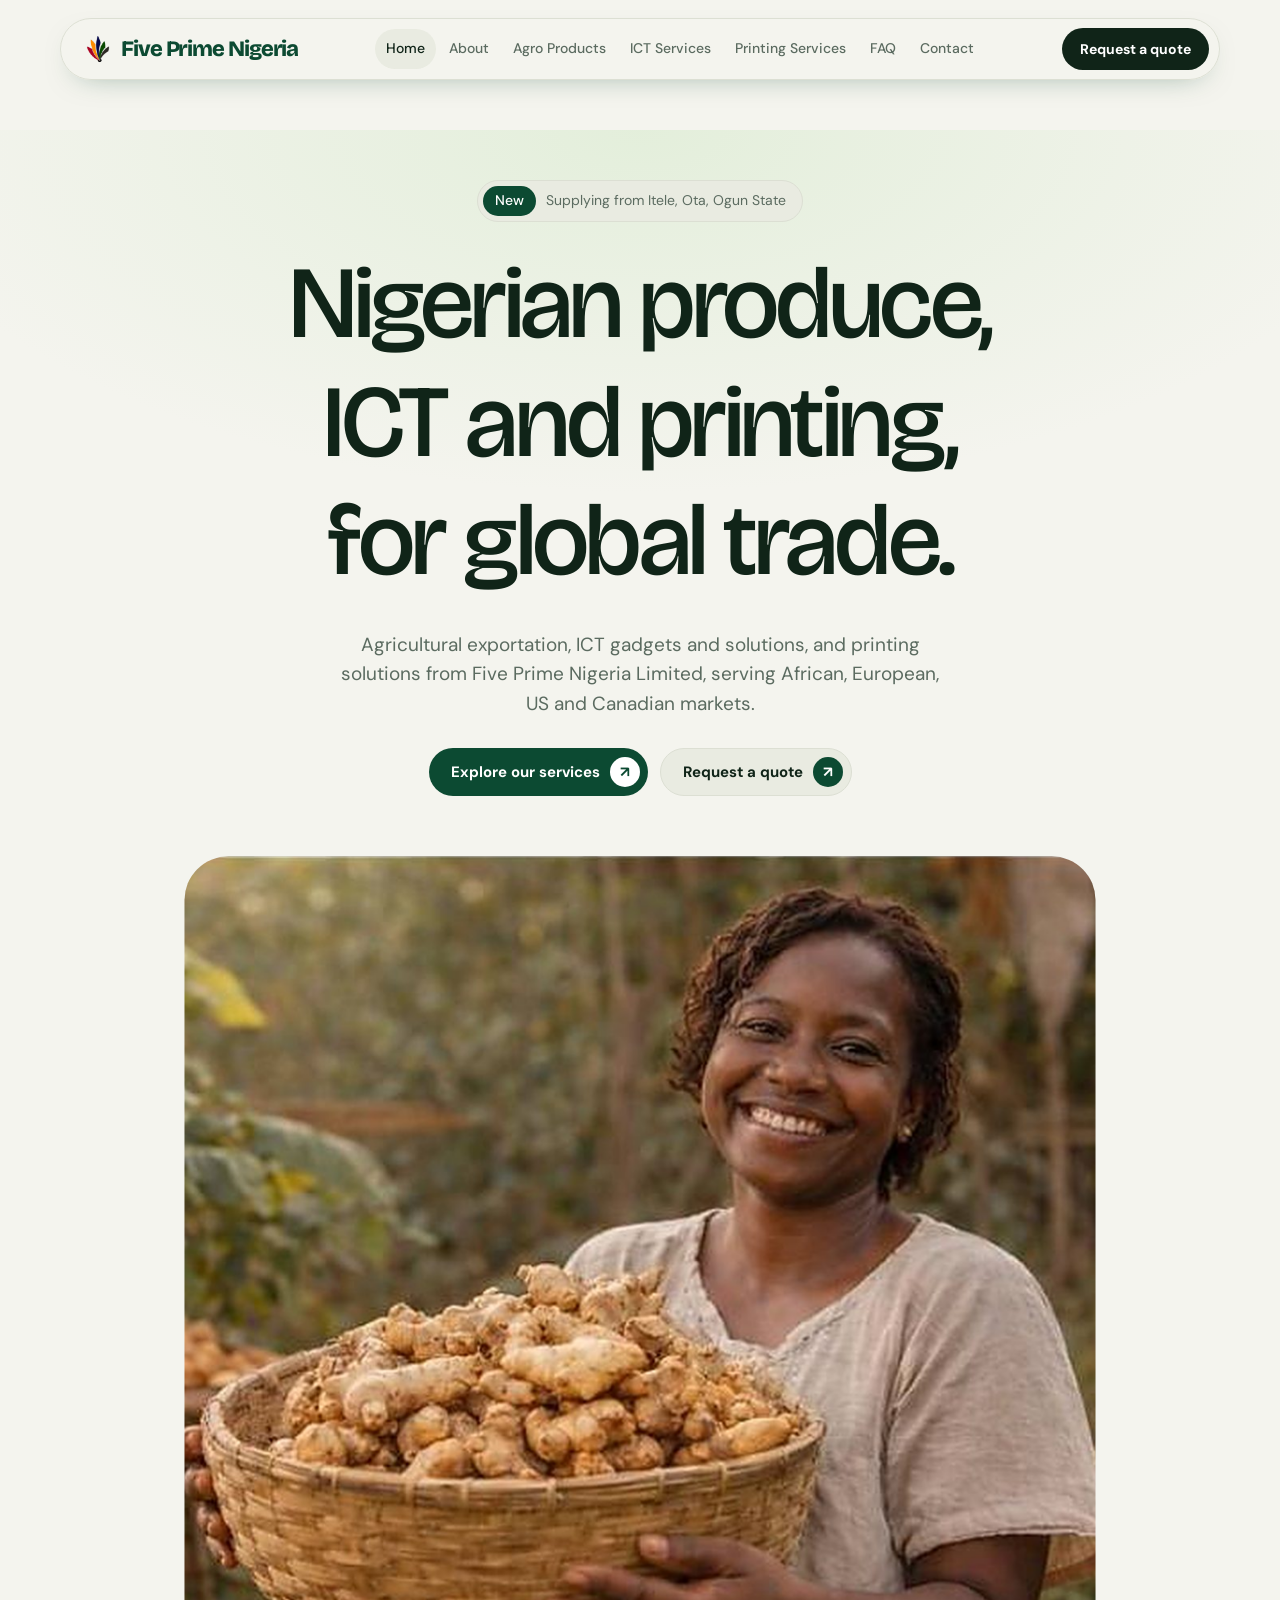
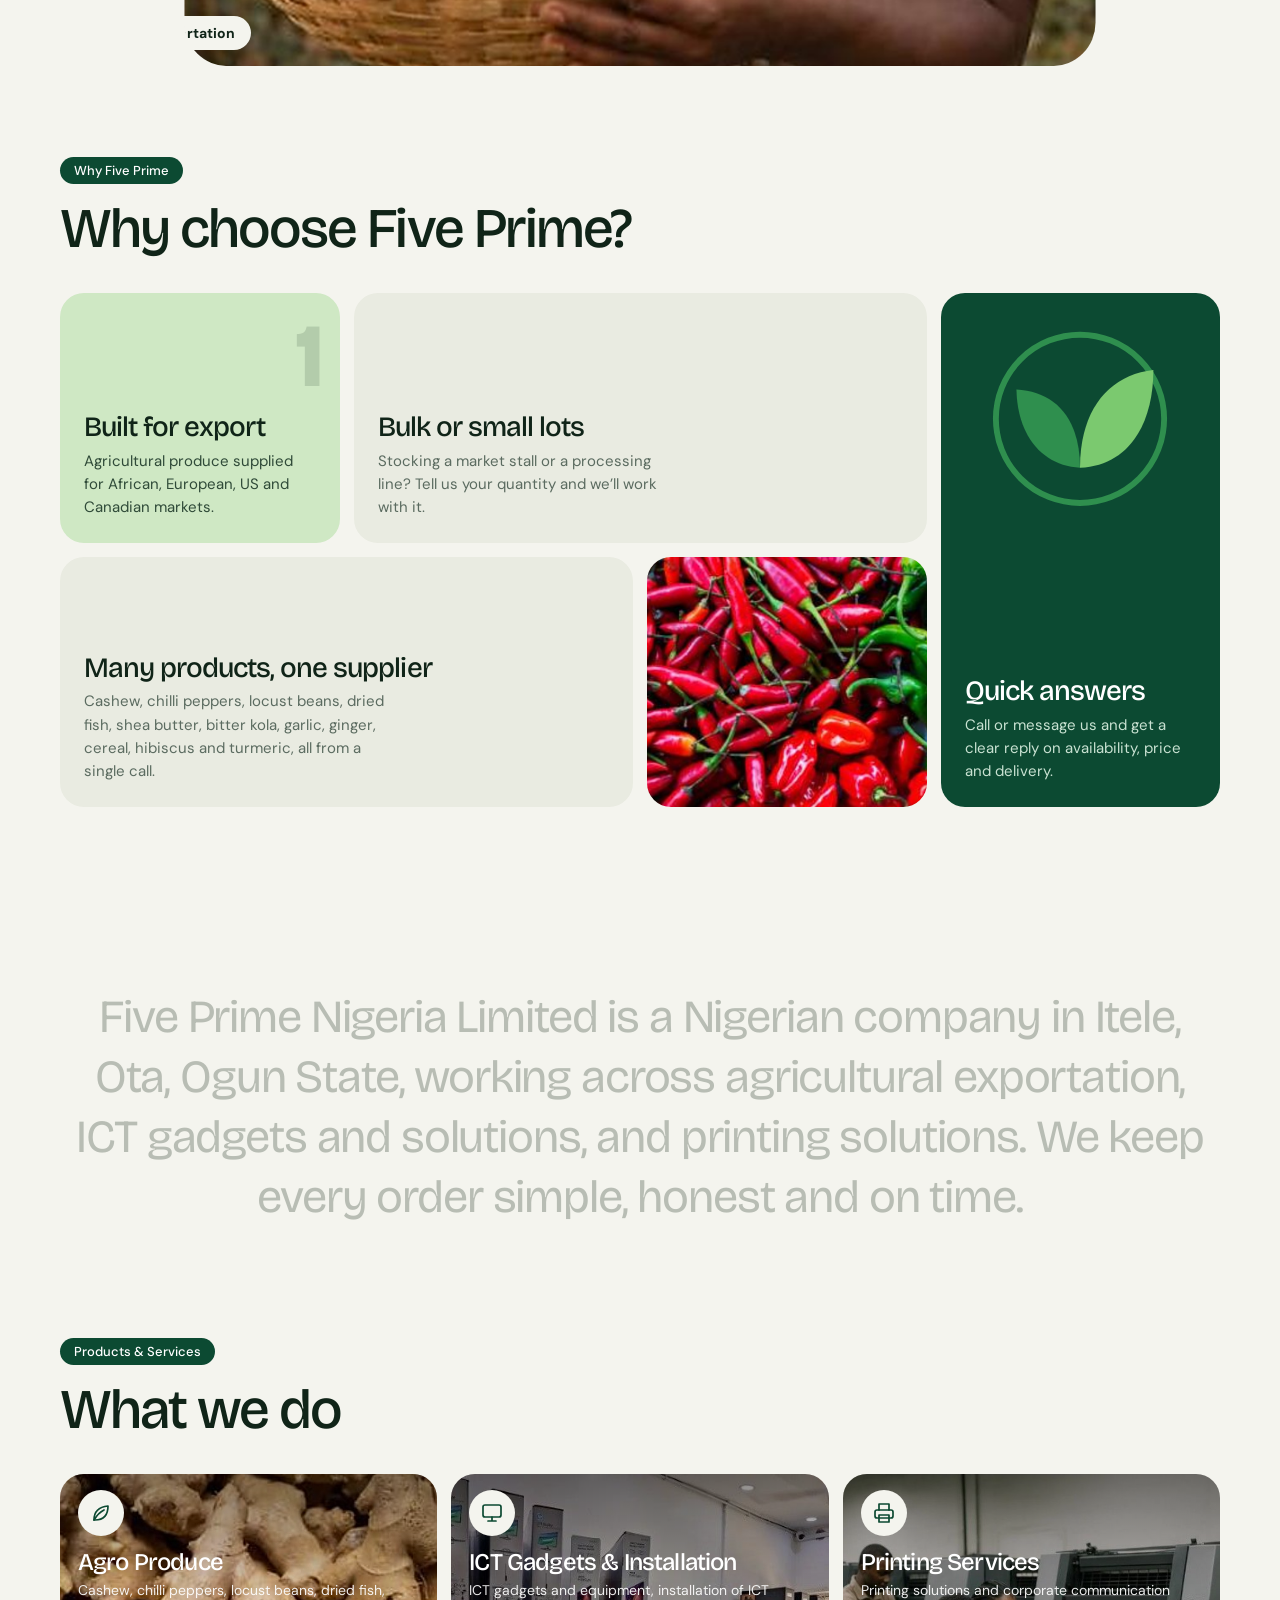
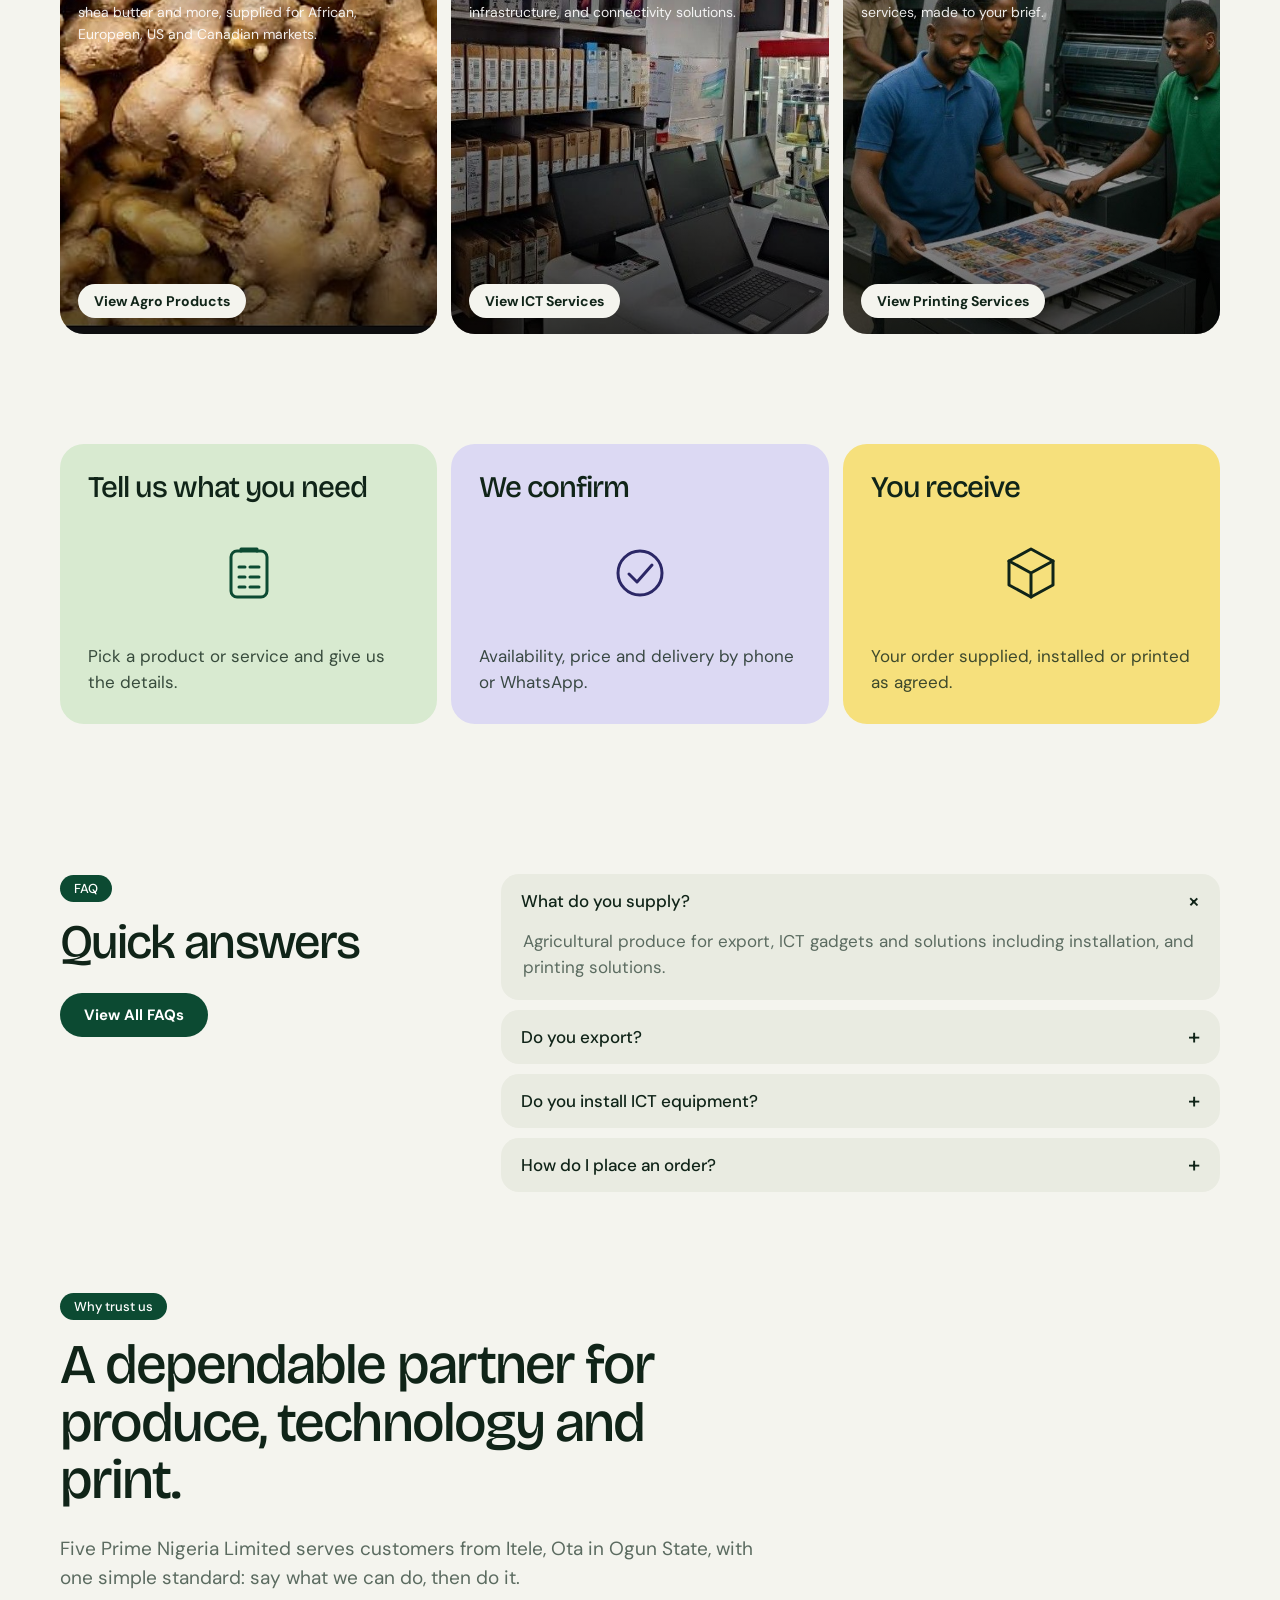
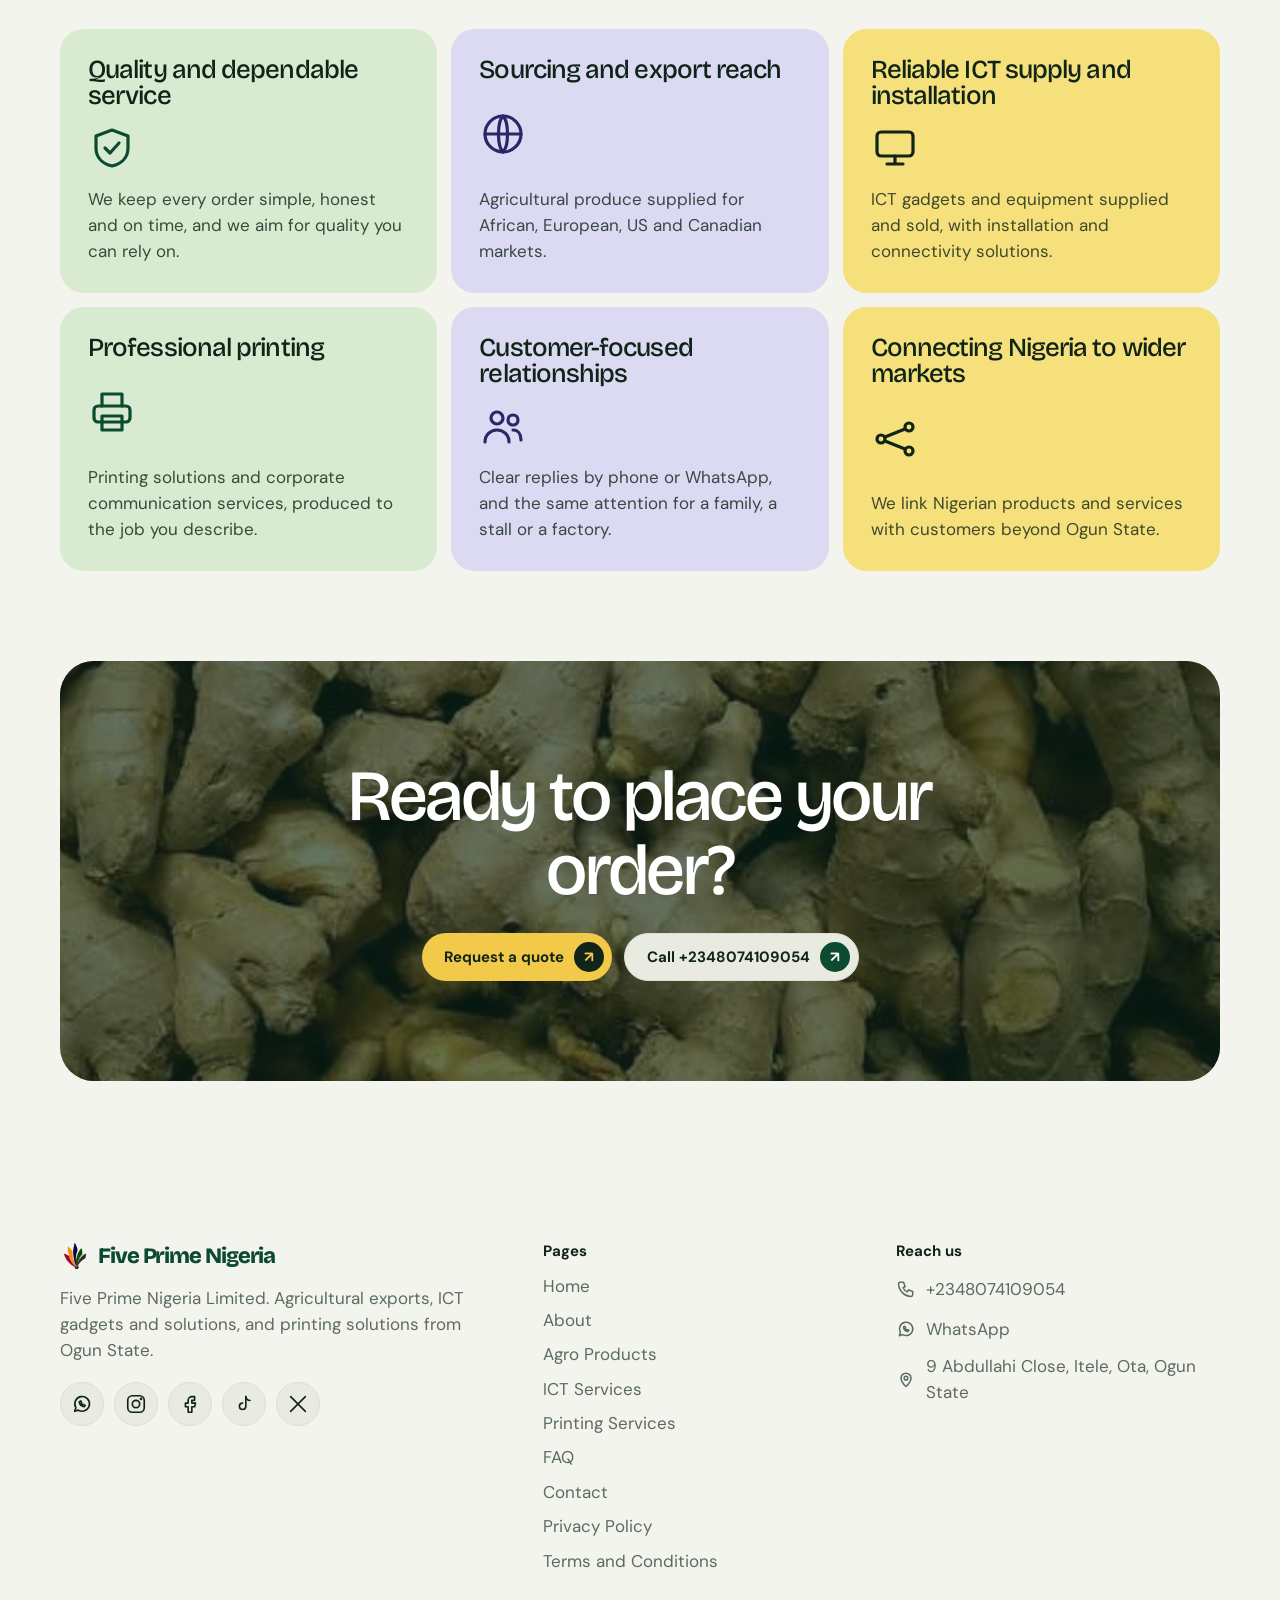
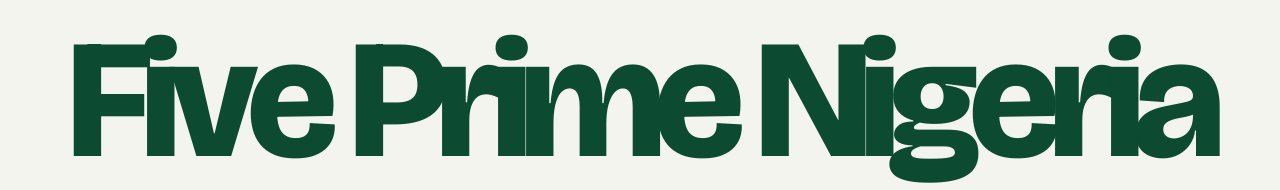
==== commit 5d5ffda6: "Optimize hero image framing, Navigation fix,  loading screen removal for other pages, icons add" ====
--- a/index.html
+++ b/index.html
@@ -25,7 +25,8 @@
 <meta name="twitter:image" content="https://fiveprimenigeria.com/images/og-image.jpg">
 <script type="application/ld+json">{"@context":"https://schema.org","@type":"Organization","name":"Five Prime Nigeria Limited","url":"https://fiveprimenigeria.com/","logo":"https://fiveprimenigeria.com/images/favicon-512.png","telephone":"+2348074109054","address":{"@type":"PostalAddress","streetAddress":"Onifade Bus-stop, 9 Abdullahi Close, Itele","addressLocality":"Ota","addressRegion":"Ogun State","postalCode":"102213","addressCountry":"NG"},"contactPoint":{"@type":"ContactPoint","telephone":"+2348074109054","contactType":"sales","availableLanguage":"English"},"description":"Agricultural exportation, ICT gadgets and solutions, and printing solutions."}</script>
 <link href="https://fonts.googleapis.com/css2?family=Bricolage+Grotesque:opsz,wght@12..96,400;12..96,500;12..96,800&family=DM+Sans:wght@400;500;700&display=swap" rel="stylesheet">
-<link rel="stylesheet" href="css/style.css"></head>
+<script src="js/intro.js?v=7"></script>
+<link rel="stylesheet" href="css/style.css?v=7"></head>
 <body>
 <div id="intro" aria-hidden="true"><div id="il"><img src="images/logo-red.png" alt="" style="--k:0;--x:-80%;--y:35%;--r:-75deg"><img src="images/logo-orange.png" alt="" style="--k:1;--x:-55%;--y:-35%;--r:-50deg"><img src="images/logo-navy.png" alt="" style="--k:2;--x:0%;--y:-80%;--r:25deg"><img src="images/logo-green.png" alt="" style="--k:3;--x:55%;--y:-35%;--r:50deg"><img src="images/logo-dark.png" alt="" style="--k:4;--x:80%;--y:35%;--r:75deg"><img src="images/logo-dot.png" alt="" style="--k:5;--x:0%;--y:0%;--r:0deg"></div><div id="iw"></div></div>
 <header><div class="nav">
@@ -44,7 +45,7 @@
   <p class="sub">Agricultural exportation, ICT gadgets and solutions, and printing solutions from Five Prime Nigeria Limited, serving African, European, US and Canadian markets.</p>
   <div class="row"><a class="btn" href="#what-we-do">Explore our services</a><a class="btn l" href="#contact">Request a quote</a></div>
  </div></div>
- <div class="xp" data-xp><img class="on" src="images/hero.jpg" alt="Smiling woman holding a basket of fresh ginger" width="1600" height="1071"><img src="images/hero-ict.jpg" alt="Technician working on ICT equipment in a workshop" width="1600" height="1067" style="object-position:50% 40%"><img src="images/hero-printing.jpg" alt="Print operator loading a roll of paper on a wide-format printer" width="1600" height="1067" style="object-position:50% 28%"><span class="xc" id="xc">Agricultural Exportation</span></div>
+ <div class="xp" data-xp><img class="on" style="object-position:50% 30%" src="images/hero.jpg" alt="Smiling woman holding a basket of fresh ginger" width="1600" height="1071"><img src="images/hero-ict.jpg" alt="Technician working on ICT equipment in a workshop" width="1600" height="1067" style="object-position:50% 50%"><img src="images/hero-printing.jpg" alt="Print operator loading a roll of paper on a wide-format printer" width="1600" height="1067" style="object-position:50% 25%"><span class="xc" id="xc">Agricultural Exportation</span></div>
 
  <div class="s"><div class="w">
   <div class="hd"><div><span class="tag rv">Why Five Prime</span><h2 class="rv">Why choose Five Prime?</h2></div></div>
@@ -89,21 +90,21 @@
 <section class="pg" id="p-about"><div class="w">
  <span class="tag">About us</span><h1 class="ph1">A company built on trust.</h1>
  <p class="lead">Five Prime Nigeria Limited is based at Onifade Bus-stop, Itele, Ota in Ogun State. We work across agricultural exportation, ICT gadgets and solutions, and printing solutions.</p>
- <div class="s two"><img class="rv" src="images/about.jpg" alt="Ink cartridges loaded inside an open printer" loading="lazy" decoding="async"><div class="rv"><h2 style="font-size:clamp(30px,4vw,48px)">Honest dealing, every order.</h2><p class="lead" style="font-size:18px">We keep things simple. You tell us what you need, we confirm what we have and the price, and we get it to you. Whether you buy for a family, a stall or a factory, you get the same attention.</p><div class="row" style="justify-content:flex-start;margin-top:26px"><a class="btn" href="#contact">Request a quote</a></div></div></div>
- <div class="bn" style="padding-bottom:90px">
-  <div class="bc m rv"><h3>Built for export</h3><p>Produce supplied for export markets.</p></div>
-  <div class="bc w2 rv" style="--d:1"><h3>Bulk or small lots</h3><p>From a few bags to large orders.</p></div>
-  <div class="bc d rv" style="--d:2;grid-row:auto;grid-column:auto"><h3>Quick answers</h3><p>Clear replies by phone or WhatsApp.</p></div>
+ <div class="s two"><img class="rv" src="images/hero.jpg" alt="Smiling woman holding a basket of fresh ginger" loading="lazy" decoding="async"><div class="rv"><h2 style="font-size:clamp(30px,4vw,48px)">Honest dealing, every order.</h2><p class="lead" style="font-size:18px">We keep things simple. You tell us what you need, we confirm what we have and the price, and we get it to you. Whether you buy for a family, a stall or a factory, you get the same attention.</p><div class="row" style="justify-content:flex-start;margin-top:26px"><a class="btn" href="#contact">Request a quote</a></div></div></div>
+ <div class="bn three" style="padding-bottom:90px">
+  <div class="bc m rv"><span class="ic3"><svg viewBox="0 0 24 24" width="34" height="34" fill="none" stroke="currentColor" stroke-width="1.6" stroke-linecap="round" stroke-linejoin="round" aria-hidden="true"><circle cx="12" cy="12" r="9"/><path d="M3 12h18M12 3c3 3 3 15 0 18M12 3c-3 3-3 15 0 18"/></svg></span><h3>Built for export</h3><p>Produce supplied for export markets.</p></div>
+  <div class="bc  rv" style="--d:1"><span class="ic3"><svg viewBox="0 0 24 24" width="34" height="34" fill="none" stroke="currentColor" stroke-width="1.6" stroke-linecap="round" stroke-linejoin="round" aria-hidden="true"><path d="M12 3l9 5v8l-9 5-9-5V8z"/><path d="M3 8l9 5 9-5M12 13v8"/></svg></span><h3>Bulk or small lots</h3><p>From a few bags to large orders.</p></div>
+  <div class="bc d rv" style="--d:2"><span class="ic3"><svg viewBox="0 0 24 24" width="34" height="34" fill="none" stroke="currentColor" stroke-width="1.6" stroke-linecap="round" stroke-linejoin="round" aria-hidden="true"><path d="M21 12a8 8 0 0 1-11.6 7.1L4 20l1-4.6A8 8 0 1 1 21 12z"/><path d="M9 11h6M9 14h4"/></svg></span><h3>Quick answers</h3><p>Clear replies by phone or WhatsApp.</p></div>
  </div>
 
  <div class="s" style="padding:0 0 90px"><div class="hd"><div><span class="tag rv">Our divisions</span><h2 class="rv">Three divisions, one company.</h2></div></div>
-  <div class="pas">
-   <div class="pa rv" style="--d:0"><h3>Agricultural Exportation</h3><p>Fresh and dried agricultural produce, raw commodities and processed products for international supply and distribution.</p></div>
-   <div class="pa rv" style="--d:1"><h3>ICT Gadgets and Solutions</h3><p>Supply and sales of ICT gadgets and equipment, installation of ICT infrastructure, and technology and connectivity solutions.</p></div>
-   <div class="pa rv" style="--d:2"><h3>Printing Solutions</h3><p>Printing solutions and corporate communication services.</p></div>
+  <div class="pas ctr">
+   <div class="pa rv" style="--d:0"><svg viewBox="0 0 24 24" width="64" height="64" fill="none" stroke="#0c4a32" stroke-width="1.6" stroke-linecap="round" stroke-linejoin="round" aria-hidden="true"><path d="M5 19c0-8 4-13 14-14 0 10-5 14-13 14"/><path d="M5 19c3-5 6-8 10-10"/></svg><h3>Agricultural Exportation</h3><p>Fresh and dried agricultural produce, raw commodities and processed products for international supply and distribution.</p></div>
+   <div class="pa rv" style="--d:1"><svg viewBox="0 0 24 24" width="64" height="64" fill="none" stroke="#2b2766" stroke-width="1.6" stroke-linecap="round" stroke-linejoin="round" aria-hidden="true"><rect x="3" y="4" width="18" height="12" rx="2"/><path d="M8 20h8M12 16v4"/></svg><h3>ICT Gadgets and Solutions</h3><p>Supply and sales of ICT gadgets and equipment, installation of ICT infrastructure, and technology and connectivity solutions.</p></div>
+   <div class="pa rv" style="--d:2"><svg viewBox="0 0 24 24" width="64" height="64" fill="none" stroke="#102418" stroke-width="1.6" stroke-linecap="round" stroke-linejoin="round" aria-hidden="true"><path d="M7 9V3h10v6"/><rect x="3" y="9" width="18" height="8" rx="2"/><path d="M7 14h10v7H7z"/></svg><h3>Printing Solutions</h3><p>Printing solutions and corporate communication services.</p></div>
   </div></div>
- <div class="s two" style="padding-top:0"><div class="rv"><span class="tag">Vision</span><h2 style="font-size:clamp(30px,4vw,48px)">Our vision</h2><p class="lead" style="font-size:18px">To be the leading Nigerian conglomerate driving economic growth by connecting local agricultural excellence to global markets, enabling technological transformation through cutting-edge ICT, and setting the benchmark for printing solutions.</p></div><img class="rv" src="images/products/ict.jpg" alt="Technicians installing networking equipment in a server rack" loading="lazy" decoding="async"></div>
- <div class="s two" style="padding-top:0"><img class="rv" src="images/products/printing-press.jpg" alt="Industrial digital printing press producing printed packaging" loading="lazy" decoding="async"><div class="rv"><span class="tag">Mission</span><h2 style="font-size:clamp(30px,4vw,48px)">Our mission</h2><p class="lead" style="font-size:18px">At Five Prime Nigeria Limited, our mission is to build long-term trust and drive economic growth by connecting Nigerian agriculture to the world and empowering global trade, digital connectivity, and corporate communication by consistently supplying high-grade agricultural exports, cutting-edge ICT infrastructure, and precision printing services that exceed client expectations.</p></div></div>
+ <div class="s two" style="padding-top:0"><div class="rv"><span class="tag">Vision</span><h2 style="font-size:clamp(30px,4vw,48px)">Our vision</h2><p class="lead" style="font-size:18px">To be the leading Nigerian conglomerate driving economic growth by connecting local agricultural excellence to global markets, enabling technological transformation through cutting-edge ICT, and setting the benchmark for printing solutions.</p></div><img class="rv" src="images/ict-install.jpg" alt="Technician installing network cabling beneath an office desk" loading="lazy" decoding="async"></div>
+ <div class="s two" style="padding-top:0"><img class="rv" src="images/printing-operator.jpg" alt="Press operator adjusting a printing machine" loading="lazy" decoding="async"><div class="rv"><span class="tag">Mission</span><h2 style="font-size:clamp(30px,4vw,48px)">Our mission</h2><p class="lead" style="font-size:18px">At Five Prime Nigeria Limited, our mission is to build long-term trust and drive economic growth by connecting Nigerian agriculture to the world and empowering global trade, digital connectivity, and corporate communication by consistently supplying high-grade agricultural exports, cutting-edge ICT infrastructure, and precision printing services that exceed client expectations.</p></div></div>
  <div class="s" style="padding-top:0;padding-bottom:90px"><span class="tag rv">Export markets</span><h2 class="rv" style="font-size:clamp(30px,4vw,48px);margin-bottom:22px">Where we supply</h2><div class="row rv" style="justify-content:flex-start"><span class="tag mk"><svg viewBox="0 0 22 15" width="24" height="16" aria-hidden="true" style="border-radius:3px;flex:none"><rect width="22" height="5" fill="#d21034"/><rect y="5" width="22" height="5" fill="#111"/><rect y="10" width="22" height="5" fill="#078930"/></svg>African countries</span><span class="tag mk"><svg viewBox="0 0 22 15" width="24" height="16" aria-hidden="true" style="border-radius:3px;flex:none"><rect width="22" height="15" fill="#039"/><circle cx="15.60" cy="7.50" r=".7" fill="#fc0"/><circle cx="14.98" cy="9.80" r=".7" fill="#fc0"/><circle cx="13.30" cy="11.48" r=".7" fill="#fc0"/><circle cx="11.00" cy="12.10" r=".7" fill="#fc0"/><circle cx="8.70" cy="11.48" r=".7" fill="#fc0"/><circle cx="7.02" cy="9.80" r=".7" fill="#fc0"/><circle cx="6.40" cy="7.50" r=".7" fill="#fc0"/><circle cx="7.02" cy="5.20" r=".7" fill="#fc0"/><circle cx="8.70" cy="3.52" r=".7" fill="#fc0"/><circle cx="11.00" cy="2.90" r=".7" fill="#fc0"/><circle cx="13.30" cy="3.52" r=".7" fill="#fc0"/><circle cx="14.98" cy="5.20" r=".7" fill="#fc0"/></svg>Europe</span><span class="tag mk"><svg viewBox="0 0 22 15" width="24" height="16" aria-hidden="true" style="border-radius:3px;flex:none"><rect width="22" height="15" fill="#fff"/><rect y="0.00" width="22" height="1.15" fill="#b22234"/><rect y="2.31" width="22" height="1.15" fill="#b22234"/><rect y="4.62" width="22" height="1.15" fill="#b22234"/><rect y="6.92" width="22" height="1.15" fill="#b22234"/><rect y="9.23" width="22" height="1.15" fill="#b22234"/><rect y="11.54" width="22" height="1.15" fill="#b22234"/><rect y="13.85" width="22" height="1.15" fill="#b22234"/><rect width="9.5" height="8" fill="#3c3b6e"/><circle cx="1.6" cy="1.5" r=".5" fill="#fff"/><circle cx="3.8000000000000003" cy="1.5" r=".5" fill="#fff"/><circle cx="6.0" cy="1.5" r=".5" fill="#fff"/><circle cx="8.200000000000001" cy="1.5" r=".5" fill="#fff"/><circle cx="1.6" cy="3.7" r=".5" fill="#fff"/><circle cx="3.8000000000000003" cy="3.7" r=".5" fill="#fff"/><circle cx="6.0" cy="3.7" r=".5" fill="#fff"/><circle cx="8.200000000000001" cy="3.7" r=".5" fill="#fff"/><circle cx="1.6" cy="5.9" r=".5" fill="#fff"/><circle cx="3.8000000000000003" cy="5.9" r=".5" fill="#fff"/><circle cx="6.0" cy="5.9" r=".5" fill="#fff"/><circle cx="8.200000000000001" cy="5.9" r=".5" fill="#fff"/></svg>United States of America</span><span class="tag mk"><svg viewBox="0 0 22 15" width="24" height="16" aria-hidden="true" style="border-radius:3px;flex:none"><rect width="22" height="15" fill="#fff"/><rect width="5.5" height="15" fill="#d52b1e"/><rect x="16.5" width="5.5" height="15" fill="#d52b1e"/><polygon fill="#d52b1e" points="11,3 12,5.2 13.8,4.6 13.2,7.4 15,7 14.2,8.8 15.2,9.6 11.6,10.4 11.6,12.6 10.4,12.6 10.4,10.4 6.8,9.6 7.8,8.8 7,7 8.8,7.4 8.2,4.6 10,5.2"/></svg>Canada</span></div></div>
 </div></section>
 
@@ -138,5 +139,5 @@
 <div><h3>Reach us</h3><a class="fx" href="tel:+2348074109054"><svg viewBox="0 0 24 24" width="20" height="20" fill="none" stroke="currentColor" stroke-width="1.8" stroke-linecap="round" stroke-linejoin="round" aria-hidden="true"><path d="M5 4h4l2 5-2.5 1.5a11 11 0 0 0 5 5L15 13l5 2v4a2 2 0 0 1-2 2A16 16 0 0 1 3 6a2 2 0 0 1 2-2z"/></svg><span>+2348074109054</span></a><a class="fx" href="https://wa.me/2348074109054" target="_blank" rel="noopener"><svg viewBox="0 0 24 24" width="20" height="20" fill="none" stroke="currentColor" stroke-width="1.8" stroke-linecap="round" stroke-linejoin="round" aria-hidden="true"><path d="M4 20l1.3-4A8 8 0 1 1 8 18.7z"/><path d="M9 9.5c0 3 2.5 5.5 5.5 5.5l1-1.5-2-1-.8.8a4 4 0 0 1-1.8-1.8l.8-.8-1-2z"/></svg><span>WhatsApp</span></a><a class="fx" href="https://www.google.com/maps/search/?api=1&amp;query=9+Abdullahi+Close+Itele+Ota+Ogun+State+Nigeria" target="_blank" rel="noopener"><svg viewBox="0 0 24 24" width="20" height="20" fill="none" stroke="currentColor" stroke-width="1.8" stroke-linecap="round" stroke-linejoin="round" aria-hidden="true"><path d="M12 21s-6-5.6-6-10a6 6 0 1 1 12 0c0 4.4-6 10-6 10z"/><circle cx="12" cy="11" r="2.2"/></svg><span>9 Abdullahi Close, Itele, Ota, Ogun State</span></a></div>
 </div></div><div class="wm" id="wm" aria-label="Five Prime Nigeria"></div></footer>
 
-<script src="js/script.js"></script>
+<script src="js/script.js?v=7"></script>
 </body></html>
--- a/css/style.css
+++ b/css/style.css
@@ -54,8 +54,8 @@
 .hero p.sub{max-width:46ch;margin:26px auto 30px;color:var(--mute);font-size:19px}
 .row{display:flex;gap:12px;justify-content:center;flex-wrap:wrap}
 /* expanding image */
-.xp{height:clamp(300px,72vh,680px);overflow:hidden;clip-path:inset(0 12vw round 44px);will-change:clip-path}
-.xp{position:relative}.xp img{position:absolute;inset:0;opacity:0;transition:opacity 1.2s ease;width:100%;height:100%;object-fit:cover;object-position:50% 6%;transform-origin:50% 10%;display:block;transform:scale(1.2);will-change:transform}
+.xp{aspect-ratio:3/2;max-height:min(90vh,860px);max-width:1500px;margin:0 auto;overflow:hidden;clip-path:inset(0 12vw round 44px);will-change:clip-path}
+.xp{position:relative}.xp img{position:absolute;inset:0;opacity:0;transition:opacity 1.2s ease;width:100%;height:100%;object-fit:cover;object-position:50% 6%;transform-origin:50% 10%;display:block;transform:scale(1.06);will-change:transform}
 /* bento */
 .bn{display:grid;grid-template-columns:repeat(4,1fr);gap:14px}
 .bc{border-radius:24px;padding:24px;min-height:250px;display:flex;flex-direction:column;justify-content:flex-end;gap:8px;background:var(--card);overflow:hidden;position:relative;transition:transform .4s cubic-bezier(.2,.8,.2,1)}
@@ -162,3 +162,22 @@
 .soc a{display:grid;place-items:center;width:44px;height:44px;border-radius:50%;background:var(--card);color:var(--ink);border:1px solid var(--line);margin:0;transition:.2s}
 .soc a:hover{background:var(--g);color:#fff;border-color:var(--g)}
 .fx{display:flex;align-items:center;gap:10px;min-height:32px}.fx svg{flex:none}
+
+/* intro only on a visitor's first page view of the session */
+#intro{display:none}html.first #intro{display:flex}
+/* navigation: one straight line, logo never wraps */
+.logo,.links a,.cta{white-space:nowrap}.nav{flex-wrap:nowrap}.links{align-items:center}.logo{flex:none}
+@media(min-width:1181px) and (max-width:1320px){.links{gap:2px}.links a{padding:9px 11px;font-size:14px}.cta{padding:12px 18px}}
+@media(max-width:1180px){.links{position:absolute;top:calc(100% + 10px);left:0;right:0;flex-direction:column;align-items:stretch;background:var(--bg);border:1px solid var(--line);border-radius:26px;padding:10px;display:none;pointer-events:auto}.links.open{display:flex}.links a{font-size:18px;white-space:normal}.burger{display:block;flex:none}.cta{display:none}.nav{padding:8px 8px 8px 20px}}
+/* about page: centred icon cards */
+.bn.three{grid-template-columns:repeat(3,1fr)}
+.bn.three .bc{grid-column:auto!important;grid-row:auto!important;min-height:250px;align-items:center;justify-content:center;text-align:center;gap:12px}
+.bn.three .bc p{max-width:26ch;margin:0 auto}
+.ic3{display:grid;place-items:center;width:68px;height:68px;border-radius:50%;background:color-mix(in srgb,currentColor 12%,transparent)}
+@media(max-width:860px){.bn.three{grid-template-columns:1fr}.bn.three .bc{min-height:210px}}
+.pas.ctr .pa{align-items:center;text-align:center;justify-content:center;gap:16px}
+.pas.ctr .pa svg{order:-1;align-self:center}.pas.ctr .pa p{max-width:30ch}
+.bn.three .bc svg{position:static;top:auto;left:auto;transform:none;width:34px;height:34px;max-width:none}
+.bn.three .bc{justify-content:flex-start;padding-top:40px}
+.pas.ctr .pa{justify-content:flex-start;padding-top:40px}
+.pas.ctr .pa h3{font-size:28px}
